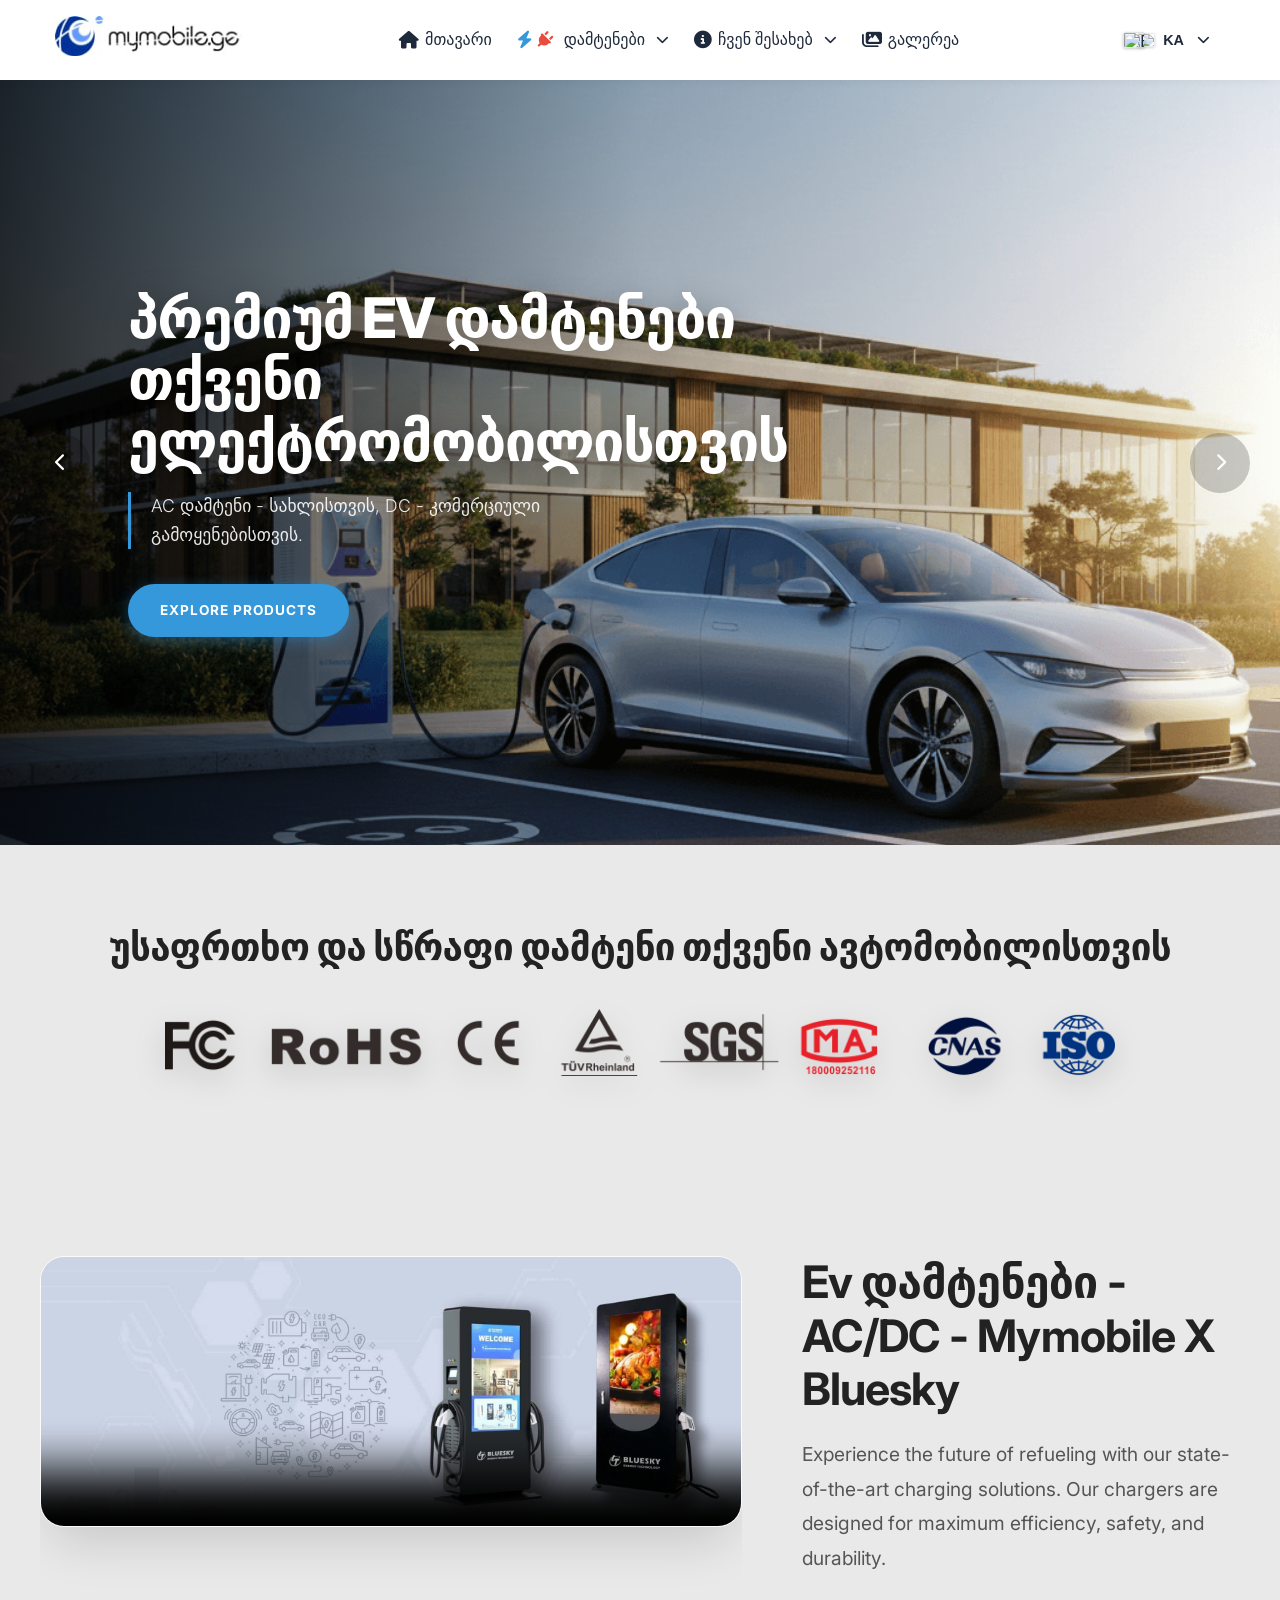
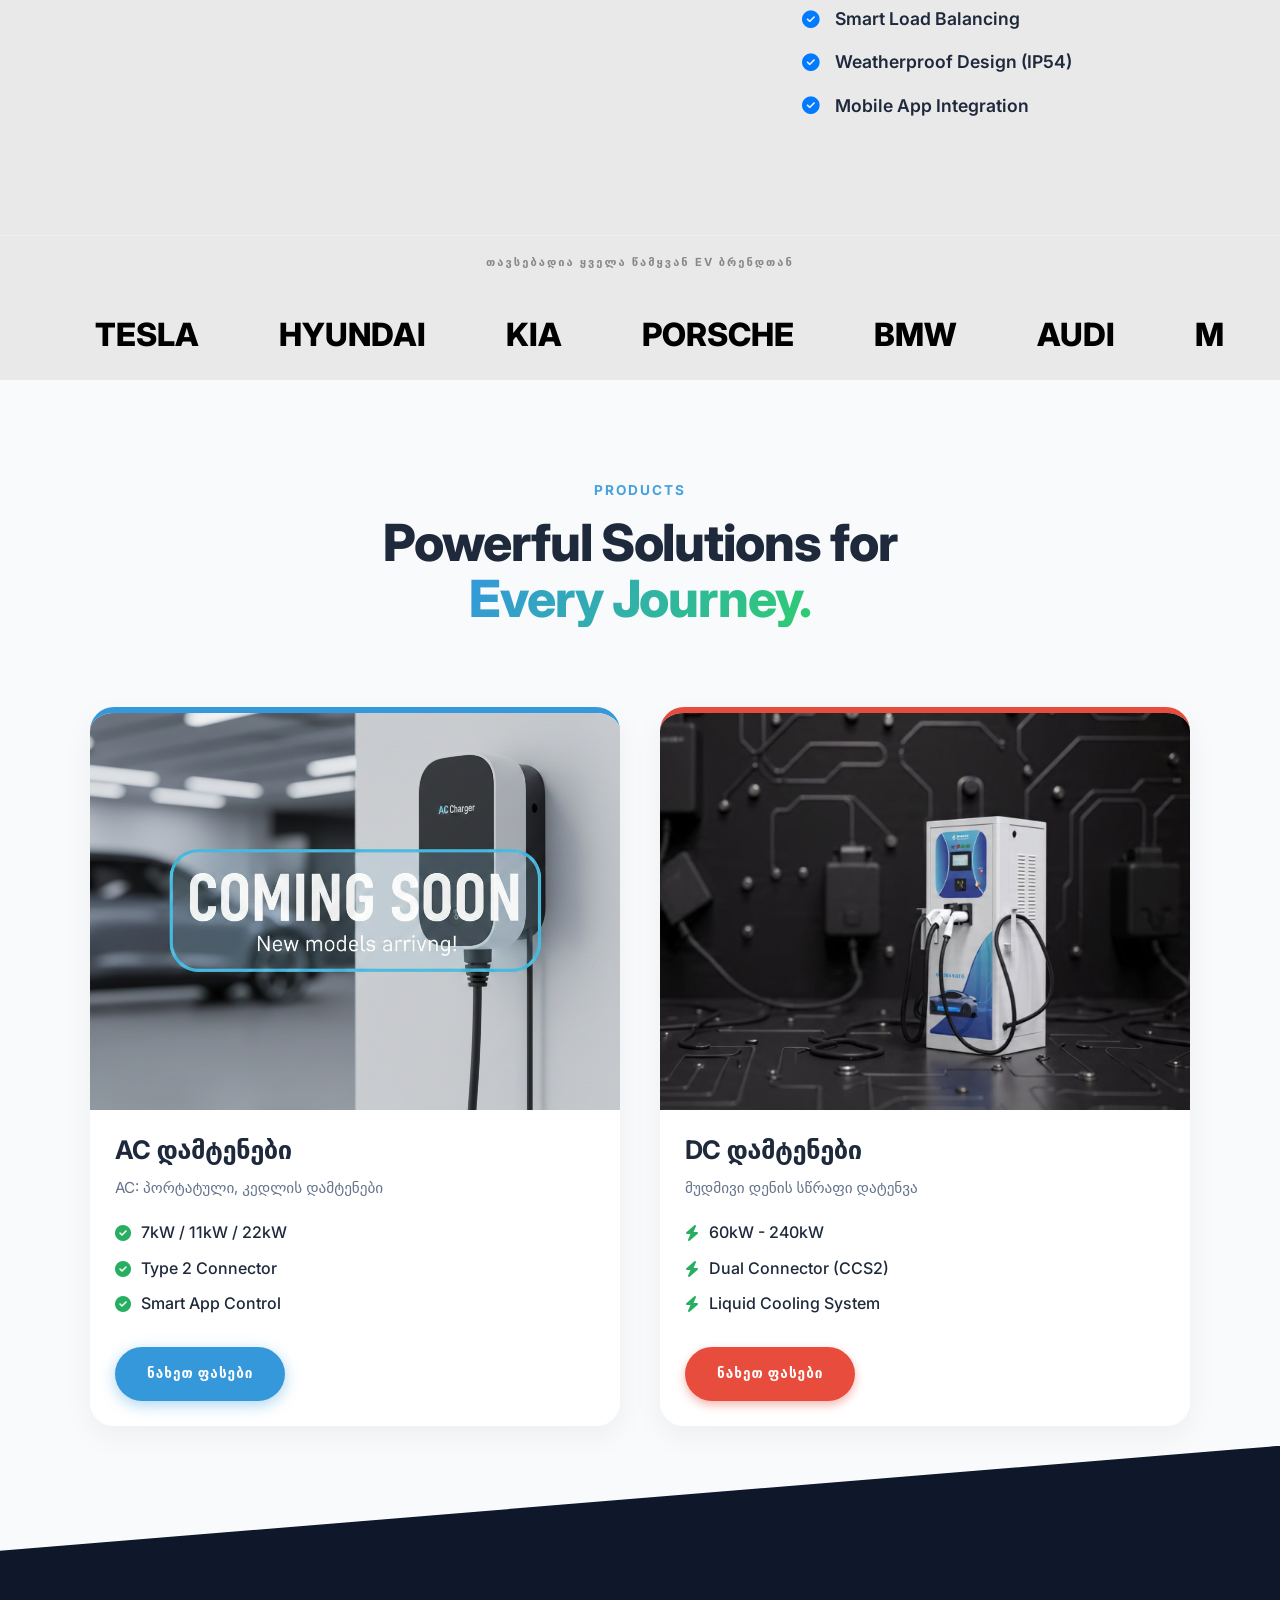
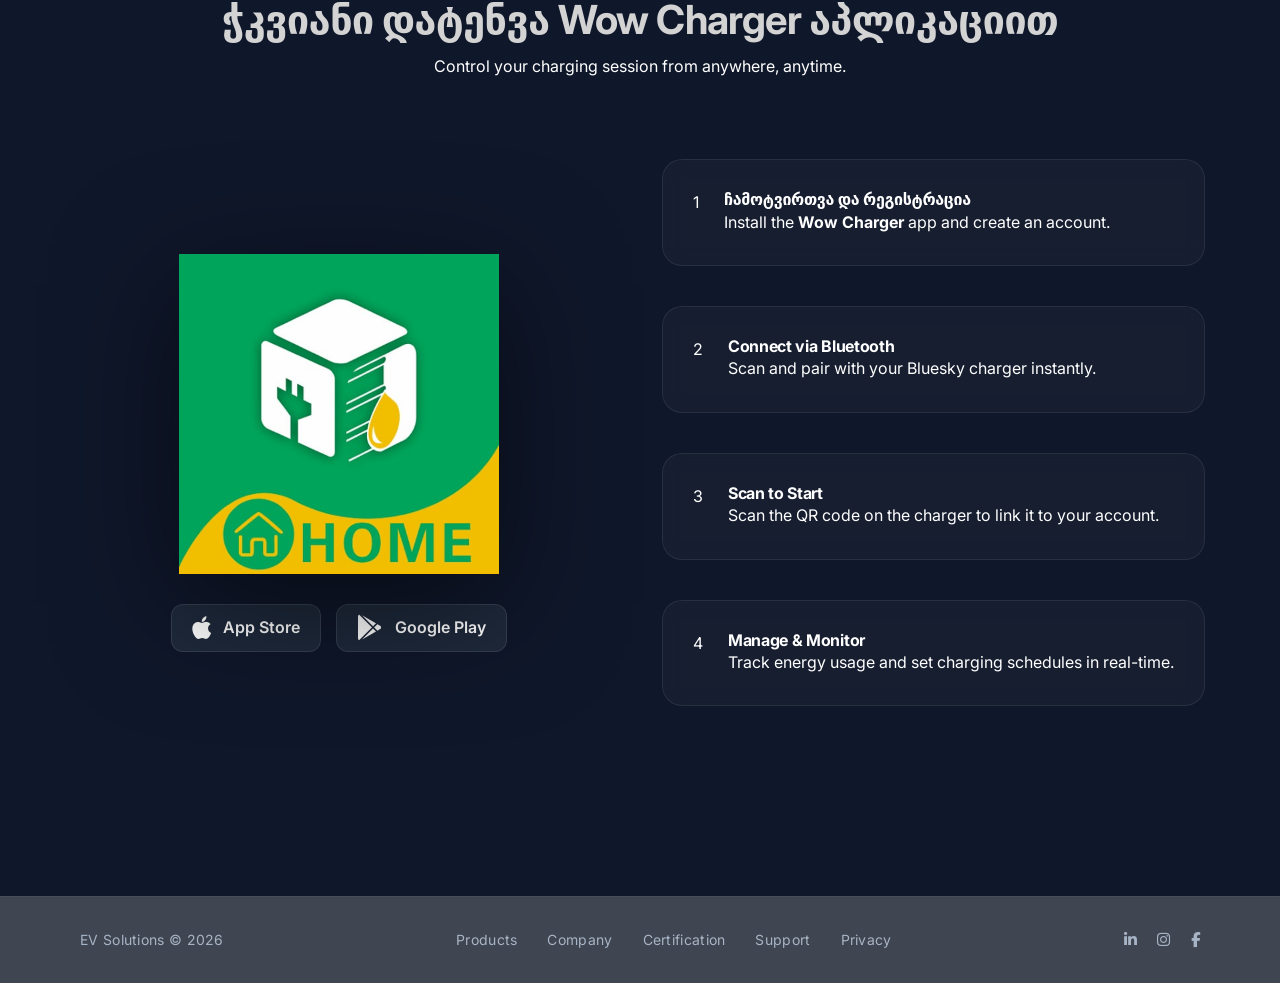
==== index.html @ a7d4d6d0 "myevcar.ge" ====
<!DOCTYPE html>
<html lang="en">

<head>
    <meta charset="UTF-8">
    <meta name="viewport" content="width=device-width, initial-scale=1.0">
    <title data-i18n="pageTitle">AC & DC Chargers | Premium EV Solutions</title>
    <link rel="stylesheet" href="index.css">

    <link rel="preconnect" href="https://fonts.googleapis.com">
    <link rel="preconnect" href="https://fonts.gstatic.com" crossorigin>
    <link href="https://fonts.googleapis.com/css2?family=Inter:wght@400;600;700&display=swap" rel="stylesheet">
    <script src="https://identity.netlify.com/v1/netlify-identity-widget.js"></script>      
    <link rel="stylesheet" href="https://cdnjs.cloudflare.com/ajax/libs/font-awesome/6.4.0/css/all.min.css">

</head>

<body>
    <header class="header">
        <div class="container">
            <div class="logo">
                <a href="index.html">
                    <img src="images/mymobile.png" alt="Logo" class="logo-img" loading="eager" fetchpriority="high">
                </a>
            </div>

            <nav class="navbar" id="mobileNavMenu">
                <ul class="nav-menu">
                    <li class="nav-item">
                        <a href="index.html" class="nav-link">
                            <i class="fas fa-home"></i>
                            <span data-i18n="home">Home</span>
                        </a>
                    </li>

                    <li class="nav-item dropdown">
                        <a href="product.html" class="nav-link dropdown-toggle">
                            <div class="charger-icon">
                                <i class="fas fa-bolt ac-icon-small"></i>
                                <i class="fas fa-plug dc-icon-small"></i>
                            </div>
                            <span data-i18n="chargers">Chargers</span>
                            <i class="fas fa-chevron-down dropdown-icon"></i>
                        </a>
                        <ul class="dropdown-menu">
                            <li>
                                <a href="product.html" class="charger-option">
                                    <div class="charger-type ac-option">
                                        <div class="wave-small"></div>
                                        <span data-i18n="acChargers">AC Chargers</span>
                                    </div>
                                    <small data-i18n="acDesc">AC: portable, wall-mounted</small>
                                </a>
                            </li>
                            <li>
                                <a href="product.html" class="charger-option">
                                    <div class="charger-type dc-option">
                                        <div class="battery-small">
                                            <div class="pos-small"></div>
                                            <div class="neg-small"></div>
                                        </div>
                                        <span data-i18n="dcChargers">DC Chargers</span>
                                    </div>
                                    <small data-i18n="dcDesc">Direct Current Fast Charging</small>
                                </a>
                            </li>
                            <li class="dropdown-divider"></li>
                            <li>
                                <a href="product.html" class="all-products">
                                    <i class="fas fa-bolt-lightning"></i>
                                    <span data-i18n="allProducts">All Charging Products</span>
                                </a>
                            </li>
                        </ul>
                    </li>

                    <li class="nav-item dropdown">
                        <a href="aboutus.html" class="nav-link dropdown-toggle">
                            <i class="fas fa-info-circle"></i>
                            <span data-i18n="about">About Us</span>
                            <i class="fas fa-chevron-down dropdown-icon"></i>
                        </a>
                        <ul class="dropdown-menu">
                            <li>
                                <a href="aboutus.html" class="charger-option">
                                    <i class="fas fa-users"></i>
                                    <span data-i18n="whoWeAre">Who We Are</span>
                                </a>
                            </li>
                            <li>
                                <a href="aboutus.html" class="charger-option">
                                    <i class="fas fa-award"></i>
                                    <span data-i18n="certification">Certification</span>
                                </a>
                            </li>
                            <li class="dropdown-divider"></li>
                            <li>
                                <a href="#" class="all-products" id="openContactModal">
                                    <i class="fas fa-envelope"></i>
                                    <span data-i18n="contact">Contact Us</span>
                                </a>
                            </li>
                        </ul>
                    </li>

                    <li class="nav-item">
                        <a href="#" class="nav-link">
                            <i class="fas fa-images"></i>
                            <span data-i18n="gallery">Gallery</span>
                        </a>
                    </li>

                    <li class="nav-item mobile-lang-switcher-item">
                        <div class="language-switcher mobile-visible">
                            <div class="lang-dropdown">
                                <button class="lang-option" data-lang="en">
                                    <img src="https://flagcdn.com/w20/us.png" class="flag-image option-flag" alt="EN">
                                    <span class="lang-name">English</span>
                                </button>
                                <button class="lang-option" data-lang="ka">
                                    <img src="https://flagcdn.com/w20/ge.png" class="flag-image option-flag" alt="KA">
                                    <span class="lang-name">ქართული</span>
                                </button>
                            </div>
                        </div>
                    </li>
                </ul>
            </nav>

            <div class="header-right-group">
                <div class="language-switcher" id="languageSwitcherDesktop">
                    <button class="lang-btn" id="langToggle">
                        <div class="dual-flags">
                            <img src="https://flagcdn.com/w20/us.png" class="flag-image current-flag" alt="EN">
                            <img src="https://flagcdn.com/w20/ge.png" class="flag-image secondary-flag" alt="KA">
                        </div>
                        <span class="lang-code">EN</span>
                        <i class="fas fa-chevron-down lang-arrow"></i>
                    </button>
                    <div class="lang-dropdown" id="langDropdownDesktop">
                        <button class="lang-option" data-lang="en">
                            <img src="https://flagcdn.com/w20/us.png" class="flag-image option-flag" alt="EN">
                            <span class="lang-name">English</span>
                            <span class="lang-code-option">EN</span>
                        </button>
                        <button class="lang-option" data-lang="ka">
                            <img src="https://flagcdn.com/w20/ge.png" class="flag-image option-flag" alt="KA">
                            <span class="lang-name">ქართული</span>
                            <span class="lang-code-option">KA</span>
                        </button>
                    </div>
                </div>

                <div class="mobile-menu-btn" id="mobileMenuToggle">
                    <i class="fas fa-bars"></i>
                </div>
            </div>
        </div>
    </header>

    <div id="contactModal" class="modal" style="display: none;">
        <div class="modal-content">
            <span id="closeContactModal" class="close-btn">&times;</span>
            <h2 data-i18n="contact">Contact Us</h2>
            <form id="contactForm">
                <input type="text" data-i18n="contactName" placeholder="Name" required>
                <input type="email" data-i18n="contactEmail" placeholder="Email" required>
                <textarea data-i18n="contactMsg" placeholder="How can we help?"></textarea>
                <button type="submit" class="main-button" data-i18n="contactBtn">Send Message</button>
            </form>
        </div>
    </div>
    <main class="main-content-wrapper">
        <div class="slideshow-container full-width-hero">

            <div class="mySlides fade">
                <img src="images/Gemini_Generated_Image_58wnsj58wnsj58wn.png" alt="Fast, Efficient DC Charging Station"
                    style="width:100%">
                <div class="slide-caption-text">
                    <h2 id="db-hero-t1" data-i18n="heroTitle">Premium EV Chargers for Your Electric Vehicle</h2>
                    <p id="db-hero-s1" data-i18n="heroSubtitle">Charger (AC) - home, - office charger, (DC) - commercial
                        charger.</p>
                    <div class="slide-caption-products">
                        <a href="product.html" id="db-hero-btn1" class="cta-button">Explore Products</a>
                    </div>
                </div>
            </div>

            <div class="mySlides fade">
                <img src="images/banner4.jpg" alt="DC Fast Charging System" style="width:100%">
                <div class="slide-caption-text">
                    <h2 id="db-hero-t2" data-i18n="heroTitleTwo">Certified Quality & Reliability</h2>
                    <p id="db-hero-s2" data-i18n="heroSubtitleTwo">Our chargers meet the highest safety and performance
                        standards.</p>
                    <div class="slide-caption-certification">
                        <a href="aboutus.html" id="db-hero-btn2" class="certification-button">Certification</a>
                    </div>
                </div>
            </div>

            <div class="mySlides fade">
                <img src="images/slide2.jpeg" alt="Home AC Wallbox Charger" style="width:100%">
                <div class="slide-caption-text">
                    <h2 id="db-hero-t3" data-i18n="heroTitleThree">Powering the Future of Mobility</h2>
                    <p id="db-hero-s3" data-i18n="heroSubtitleThree">Learn more about our mission, vision, and team of
                        experts.</p>
                    <div class="slide-caption-aboutus">
                        <a href="aboutus.html" id="db-hero-btn3" class="aboutus-button">Who We Are</a>
                    </div>
                </div>
            </div>

            <div class="mySlides fade">
                <img src="images/banner0.jpg" alt="Home AC Wallbox Charger" style="width:100%">
                <div class="slide-caption-text">
                    <h2 id="db-hero-t4" data-i18n="heroTitleFour">See Our Chargers in Action</h2>
                    <p id="db-hero-s4" data-i18n="heroSubtitleFour">Explore our portfolio showing installations and
                        product details.</p>
                    <div class="slide-caption-gallery">
                        <a href="aboutus.html" id="db-hero-btn4" class="gallery-button">Gallery</a>
                    </div>
                </div>
            </div>

            <a class="prev" onclick="plusSlides(-1)"><i class="fas fa-chevron-left"></i></a>
            <a class="next" onclick="plusSlides(1)"><i class="fas fa-chevron-right"></i></a>
        </div>

        <section class="promo-section">
            <h1 id="db-promo-title" data-i18n="promoTitle">Provide a Safe and Fast EV Charger For Your Electric Vehicle
            </h1>
            <img src="images/Certification-mark-2.png" alt="Certification" class="promo-img">
        </section>
        <section class="video-info-section">
            <div class="video-info-flex">
                <div class="video-column">
                    <div class="video-container">
                        <video controls poster="images/banner4.jpg">
                            <source src="images/video3.mp4" type="video/mp4">
                            Your browser does not support the video tag.
                        </video>
                    </div>
                </div>
                <div class="text-column">
                    <h2 id="db-video-title" data-i18n="videoSectionTitle">Ev Chargers - AC/DC - Mymobile X Bluesky</h2>

                    <p id="db-video-text" data-i18n="videoSectionText">
                        Experience the future of refueling with our state-of-the-art charging solutions.
                        Our chargers are designed for maximum efficiency, safety, and durability.
                    </p>

                    <ul class="feature-list">
                        <li><i class="fas fa-check-circle"></i> <span id="db-feat1" data-i18n="feat1">Smart Load
                                Balancing</span></li>
                        <li><i class="fas fa-check-circle"></i> <span id="db-feat2" data-i18n="feat2">Weatherproof
                                Design (IP54)</span></li>
                        <li><i class="fas fa-check-circle"></i> <span id="db-feat3" data-i18n="feat3">Mobile App
                                Integration</span></li>
                    </ul>
                </div>
            </div>
        </section>
        <section class="compatibility-section">
            <div class="container">
                <h3 id="db-compat-title" data-i18n="compatibleWith">Compatible with all major EV brands</h3>
                <div class="logo-slider">
                    <div class="logo-track">
                        <span>TESLA</span> <span>HYUNDAI</span> <span>KIA</span> <span>PORSCHE</span>
                        <span>BMW</span> <span>AUDI</span> <span>MERCEDES</span> <span>TESLA</span>
                        <span>HYUNDAI</span> <span>TOYOTA</span>
                    </div>
                </div>
            </div>
        </section>
        <section id="products" class="products-section container">
            <header class="section-header">
                <span class="eyebrow-text">Products</span>
                <h1 class="product-title" id="db-prod-main-title">Powerful Solutions for <span class="accent-text">Every
                        Journey.</span></h1>
            </header>

            <div class="products-grid">
                <div class="product-card ac-border">
                    <div class="product-badge ac-bg">AC Charger</div>
                    <div class="product-image">
                        <img src="images/coming soon!.png" alt="AC Charger">
                    </div>
                    <div class="product-info">
                        <h3 id="db-prod-ac-name" data-i18n="acChargers">AC დამტენები</h3>
                        <p id="db-prod-ac-desc" data-i18n="acDesc">AC: პორტატული, კედელზე დასამონტაჟებელი</p>
                        <ul class="product-features">
                            <li><i class="fas fa-check-circle"></i> <span id="db-prod-ac-f1">7kW / 11kW / 22kW</span>
                            </li>
                            <li><i class="fas fa-check-circle"></i> <span id="db-prod-ac-f2">Type 2 Connector</span>
                            </li>
                            <li><i class="fas fa-check-circle"></i> <span id="db-prod-ac-f3">Smart App Control</span>
                            </li>
                        </ul>
                        <a href="product.html" id="db-prod-ac-btn" class="cta-button ac-button"
                            data-i18n="viewPricing">Check the prices</a>
                    </div>
                </div>

                <div class="product-card dc-border">
                    <div class="product-badge dc-bg">DC Fast Charger</div>
                    <div class="product-image">
                        <img src="images/dcchargerforproducts.png" alt="DC Charger">
                    </div>
                    <div class="product-info">
                        <h3 id="db-prod-dc-name" data-i18n="dcChargers">DC დამტენები</h3>
                        <p id="db-prod-dc-desc" data-i18n="dcDesc">პირდაპირი დენის სწრაფი დატენვა</p>
                        <ul class="product-features">
                            <li><i class="fas fa-bolt"></i> <span id="db-prod-dc-f1">60kW - 240kW</span></li>
                            <li><i class="fas fa-bolt"></i> <span id="db-prod-dc-f2">Dual Connector (CCS2)</span></li>
                            <li><i class="fas fa-bolt"></i> <span id="db-prod-dc-f3">Liquid Cooling System</span></li>
                        </ul>
                        <a href="product.html" id="db-prod-dc-btn" class="cta-button dc-btn"
                            data-i18n="viewPricing">Check the prices</a>
                    </div>
                </div>
            </div>
        </section>
        <section class="app-instruction-section">
            <div class="container">
                <div class="section-header">
                    <h2 id="db-app-main-title" data-i18n="appTitle">Smart Charging with Wow Charger App</h2>
                    <p id="db-app-subtitle" data-i18n="appSubtitle">Control your charging session from anywhere,
                        anytime.</p>
                </div>
                <div class="app-flex-container">
                    <div class="app-image-column">
                        <img src="images/wowimage.png" alt="Wow Charger App" class="app-mockup">
                        <div class="download-buttons">
                            <a href="https://apps.apple.com/app/wow-charge/id1617208990" class="store-link">
                                <i class="fab fa-apple"></i> App Store
                            </a>
                            <a href="https://play.google.com/store/apps/details?id=com.bluesky.ev.user"
                                class="store-link">
                                <i class="fab fa-google-play"></i> Google Play
                            </a>
                        </div>
                    </div>
                    <div class="app-steps-column">
                        <div class="instruction-step">
                            <span class="step-circle">1</span>
                            <div class="step-text">
                                <h4 id="db-app-s1-title" data-i18n="appStep1Title">Download & Register</h4>
                                <p id="db-app-s1-desc" data-i18n="appStep1Desc">Install the <strong>Wow Charger</strong>
                                    app and create an account.</p>
                            </div>
                        </div>
                        <div class="instruction-step">
                            <span class="step-circle">2</span>
                            <div class="step-text">
                                <h4 id="db-app-s2-title" data-i18n="appStep2Title">Connect via Bluetooth</h4>
                                <p id="db-app-s2-desc" data-i18n="appStep2Desc">Scan and pair with your Bluesky charger
                                    instantly.</p>
                            </div>
                        </div>
                        <div class="instruction-step">
                            <span class="step-circle">3</span>
                            <div class="step-text">
                                <h4 id="db-app-s3-title" data-i18n="appStep3Title">Scan to Start</h4>
                                <p id="db-app-s3-desc" data-i18n="appStep3Desc">Scan the QR code on the charger to link
                                    it to your account.</p>
                            </div>
                        </div>
                        <div class="instruction-step">
                            <span class="step-circle">4</span>
                            <div class="step-text">
                                <h4 id="db-app-s4-title" data-i18n="appStep4Title">Manage & Monitor</h4>
                                <p id="db-app-s4-desc" data-i18n="appStep4Desc">Track energy usage and set charging
                                    schedules in real-time.</p>
                            </div>
                        </div>
                    </div>
                </div>
            </div>
        </section>
    </main>
    <footer class="minimal-footer">
        <div class="footer-container">
            <div class="footer-copy">
                <span id="db-footer-copy">EV Solutions © 2026</span>
            </div>

            <nav class="footer-nav">
                <a href="#" id="db-foot-link-prod">Products</a>
                <a href="#" id="db-foot-link-comp">Company</a>
                <a href="#" id="db-foot-link-cert">Certification</a>
                <a href="#" id="db-foot-link-supp">Support</a>
                <a href="#" id="db-foot-link-priv">Privacy</a>
            </nav>

            <div class="footer-social">
                <a href="#" id="db-social-linkedin"><i class="fab fa-linkedin-in"></i></a>
                <a href="#" id="db-social-instagram"><i class="fab fa-instagram"></i></a>
                <a href="#" id="db-social-facebook"><i class="fab fa-facebook-f"></i></a>
            </div>
        </div>
    </footer>
    <script src="index.js"></script>
</body>

</html>
---- index.css ----
/* ================================================= */
/* RESET & BASE STYLES                              */
/* ================================================= */
:root {
    /* ძირითადი ფერები */
    --primary-blue: #3498db;
    --primary-red: #e74c3c;
    --brand-blue: #3a86ff;
    --brand-navy: #001e62;

    /* ფონი და ტექსტი */
    --bg-light: #f8fafc;
    --slate-bg: #0f172a;
    --slate-dark: #0f172a;
    /* დუბლიკატია, მაგრამ ზოგან ასე გიწერია და იყოს */
    --dark-slate: #1e293b;
    --text-muted: #64748b;
    --text-slate: #94a3b8;
    --text-light: #f1f5f9;
    --white: #ffffff;

    /* ზომები და ეფექტები */
    --header-height: 80px;
    --transition: all 0.3s cubic-bezier(0.4, 0, 0.2, 1);
}

* {
    margin: 0;
    padding: 0;
    box-sizing: border-box;
    /* დაამატე ეს ორი ხაზი */
    overflow-wrap: break-word;
    word-wrap: break-word;
}

html {
    /* Allows smooth scrolling for anchor links */
    scroll-behavior: smooth;
}

body {
    background-color: var(--bg-light);
    color: var(--dark-slate);
    font-family: 'Inter', system-ui, -apple-system, sans-serif;
    -webkit-font-smoothing: antialiased;
    line-height: 1.6;

    /* --- THE FIX --- */
    /* 1. Use 'clip' instead of 'hidden' if supported. 
       It prevents horizontal scroll WITHOUT breaking 'sticky' */
    overflow-x: clip;

    /* 2. Remove 'overflow-y: auto' from body. 
       Let the 'html' handle the natural window scroll. */

}

/* Fallback for older browsers that don't support 'clip' */
@supports not (overflow-x: clip) {
    body {
        overflow-x: hidden;
    }
}

h1,
h2,
h3,
h4 {
    letter-spacing: -0.02em;
    line-height: 1.2;
    font-weight: 700;
}

.container {
    max-width: 1200px;
    margin: 0 auto;
    padding: 0 15px;
    /* შეამცირე 20-დან 15-მდე */
    width: 100%;
    /* დაამატე ეს */
}

/* ================================================= */
/* HEADER & NAVIGATION                              */
/* ================================================= */
.header {
    background-color: white;
    box-shadow: 0 1px 10px rgba(0, 0, 0, 0.05);
    position: sticky;
    top: 0;
    z-index: 1000;
    height: var(--header-height);
    transition: transform 0.3s ease-in-out, background-color 0.3s ease;
    will-change: transform;
}


.header .container {
    display: flex;
    justify-content: space-between;
    align-items: center;
    height: 100%;
}

.header-hidden {
    transform: translateY(-100%);
    /* ჰედერი ავა ზემოთ და დაიმალება */
}

/* Logo */
.logo-img {
    height: 40px;
    transition: var(--transition);
}

.logo a:hover .logo-img {
    transform: scale(1.05);
}

/* Navigation */
.navbar {
    display: flex;
}

.nav-menu {
    display: flex;
    list-style: none;
    /* წერტილების მოშორება მთავარ მენიუში */
    margin: 0;
    padding: 0;
    gap: 5px;
}

.nav-item {
    position: relative;
    list-style: none;
}

.nav-link {
    display: flex;
    align-items: center;
    gap: 6px;
    /* შეამცირე 8-დან 6-მდე */
    padding: 8px 10px;
    /* შეამცირე 10px 15px-დან */
    color: var(--dark-slate);
    text-decoration: none;
    font-weight: 500;
    transition: var(--transition);
    border-radius: 6px;
}

.nav-link:hover {
    background-color: rgba(52, 152, 219, 0.08);
    color: var(--primary-blue);
}

.nav-link i {
    font-size: 1.1rem;
}

.dropdown-icon {
    font-size: 0.8rem !important;
    margin-left: 5px;
    transition: transform 0.3s ease;
}

/* Charger Icons in Nav */
.charger-icon {
    display: inline-flex;
    align-items: center;
    gap: 5px;
    margin-right: 8px;
}

.ac-icon-small {
    color: #3498db;
    font-size: 14px;
}

.dc-icon-small {
    color: #e74c3c;
    font-size: 14px;
    transform: rotate(45deg);
}

/* Dropdown Menu */
.dropdown-menu {
    position: absolute;
    top: 100%;
    left: 0;
    min-width: 220px;
    /* შეამცირე 260-დან */
    max-width: 90vw;
    background: white;
    border-radius: 12px;
    box-shadow: 0 20px 40px rgba(0, 0, 0, 0.12);
    opacity: 0;
    visibility: hidden;
    transform: translateY(10px);
    transition: var(--transition);
    padding: 10px 0;
    list-style: none;
    /* წერტილების მოშორება ჩამოსაშლელ სიაში */
    margin: 0;
}

.dropdown:hover .dropdown-menu {
    opacity: 1;
    visibility: visible;
    transform: translateY(0);
}

.dropdown:hover .dropdown-icon {
    transform: rotate(180deg);
}

.dropdown-menu li {
    list-style: none;
    /* დამატებითი დაზღვევა წერტილების წინააღმდეგ */
    border-bottom: 1px solid #f5f5f5;
    margin: 0;
    padding: 0;
}

.dropdown-menu li:last-child {
    border-bottom: none;
}

/* Charger Options */
.charger-option {
    display: flex;
    flex-direction: column;
    padding: 15px 20px !important;
    text-decoration: none;
    transition: all 0.3s ease;
    color: inherit;
}

.charger-option:hover {
    background-color: #f8f9fa;
}

.charger-type {
    display: flex;
    align-items: center;
    gap: 12px;
    margin-bottom: 5px;
}

.ac-option {
    color: #3498db;
}

.dc-option {
    color: #e74c3c;
}

/* AC/DC Icons */
.wave-small {
    width: 20px;
    height: 12px;
    background:
        radial-gradient(circle at 5px 6px, #3498db 1.5px, transparent 2px),
        radial-gradient(circle at 15px 6px, #3498db 1.5px, transparent 2px);
}

.battery-small {
    width: 20px;
    height: 12px;
    background: white;
    border: 1px solid #e74c3c;
    border-radius: 2px;
    position: relative;
    display: flex;
    align-items: center;
    justify-content: space-around;
}

.battery-small:after {
    content: "";
    position: absolute;
    right: -3px;
    top: 3px;
    width: 1px;
    height: 4px;
    background: #e74c3c;
}

.pos-small,
.neg-small {
    width: 3px;
    height: 3px;
    border-radius: 50%;
    background: #e74c3c;
    background: #2c3e50;
}


.charger-option small {
    color: #7f8c8d;
    font-size: 11px;
    margin-left: 32px;
}

.dropdown-divider {
    height: 1px;
    background: linear-gradient(90deg, transparent, #ddd, transparent);
    margin: 8px 0;
}

.all-products {
    color: #2c3e50 !important;
    font-weight: 500;
    padding: 12px 20px !important;
    display: flex;
    align-items: center;
    gap: 10px;
    text-decoration: none;
}

.all-products i {
    color: #3498db;
}

.all-products:hover {
    background-color: #f8f9fa;
    color: #3498db !important;
}


#languageSwitcherDesktop {
    position: relative;
    display: block;
}

.mobile-lang-switcher-item {
    display: none;
}

.language-switcher {
    position: relative;
}

.lang-btn {
    display: flex;
    align-items: center;
    gap: 8px;
    padding: 8px 15px;
    color: #1e293b;
    text-decoration: none;
    font-weight: 500;
    transition: all 0.3s ease;
    border-radius: 5px;
    white-space: nowrap;
    background-color: transparent;
    border: none;
    cursor: pointer;
    font-size: 1rem;
    white-space: nowrap;
    display: flex;
    flex-shrink: 0;
}

.lang-btn:hover {
    background-color: rgba(52, 152, 219, 0.2);
    color: #3498db;
}

.dual-flags {
    display: flex;
    align-items: center;
    position: relative;
}

.flag-image {
    border-radius: 2px;
    box-shadow: 0 1px 3px rgba(0, 0, 0, 0.2);
    object-fit: cover;
    border: 1px solid rgba(0, 0, 0, 0.1);
}

.current-flag {
    width: 22px;
    height: 16px;
    z-index: 2;
}

.secondary-flag {
    width: 18px;
    height: 14px;
    margin-left: -8px;
    opacity: 0.8;
    z-index: 1;
}

.lang-code {
    font-weight: 600;
    font-size: 0.9rem;
    text-transform: uppercase;
}

.lang-arrow {
    font-size: 0.8rem !important;
    margin-left: 5px;
    transition: transform 0.3s ease;
    color: inherit;
}

.language-switcher.active .lang-arrow {
    transform: rotate(180deg);
}

.lang-dropdown {
    position: absolute;
    top: 100%;
    right: 0;
    min-width: 160px;
    /* შეამცირე 200-დან 160-მდე */
    max-width: 90vw;
    /* დაზღვევა: ეკრანის 90%-ზე მეტი არასდროს იყოს */
    background: white;
    border-radius: 10px;
    box-shadow: 0 15px 35px rgba(0, 0, 0, 0.15);
    opacity: 0;
    visibility: hidden;
    transform: translateY(10px);
    transition: all 0.3s ease;
    z-index: 1000;
    overflow: hidden;
    padding: 10px 0;
    margin-top: 5px;
}

#languageSwitcherDesktop.active .lang-dropdown {
    opacity: 1;
    visibility: visible;
    transform: translateY(0);
}

.lang-option {
    display: flex;
    align-items: center;
    gap: 12px;
    padding: 12px 20px;
    background: none;
    border: none;
    cursor: pointer;
    width: 100%;
    text-align: left;
    transition: all 0.3s ease;
    color: #333;
    text-decoration: none;
}

.lang-option:hover {
    background-color: rgba(52, 152, 219, 0.2);
    color: #3498db;
}



.option-flag {
    width: 20px;
    height: 15px;
    flex-shrink: 0;
}

.lang-name {
    flex: 1;
    font-weight: 500;
    font-size: 0.95rem;
}

/* Mobile Menu Button */
.mobile-menu-btn {
    display: none;
    font-size: 1.5rem;
    color: #1e293b;
    cursor: pointer;
    padding: 10px;
    transition: all 0.3s ease;
    background: none;
    border: none;
}

.mobile-menu-btn.active {
    color: #3498db;
}


/* Universal Button Styling */
.cta-button,
.certification-button,
.aboutus-button,
.gallery-button {
    display: inline-block;
    padding: 16px 32px;
    background-color: var(--primary-blue);
    color: white;
    text-decoration: none;
    border-radius: 50px;
    font-weight: 700;
    text-transform: uppercase;
    letter-spacing: 1px;
    font-size: 0.85rem;
    transition: all 0.3s ease;
    box-shadow: 0 4px 15px rgba(52, 152, 219, 0.4);
    border: none;
    cursor: pointer;
    max-width: 100%;
    /* ღილაკი ეკრანზე დიდი არასდროს იქნება */
    white-space: normal;
    /* ტექსტი გადავა მეორე ხაზზე თუ არ დაეტევა */
    text-align: center;
    word-break: break-word;
}

.cta-button:hover,
.certification-button:hover,
.aboutus-button:hover,
.gallery-button:hover {
    background-color: #2980b9;
    transform: translateY(-3px);
    box-shadow: 0 8px 25px rgba(52, 152, 219, 0.5);

}

/* ================================================= */
/* 5. NAVIGATION ARROWS                              */
/* ================================================= */
.prev,
.next {
    cursor: pointer;
    position: absolute;
    top: 50%;
    transform: translateY(-50%);
    width: 60px;
    height: 60px;
    color: white;
    font-size: 18px;
    display: flex;
    align-items: center;
    justify-content: center;
    z-index: 10;
    transition: var(--transition);
    background-color: rgba(0, 0, 0, 0.2);
    border-radius: 50%;
    text-decoration: none;
}

.prev {
    left: 30px;
}

.next {
    right: 30px;
}

/* ================================================= */
/* HERO SLIDESHOW                                   */
/* ================================================= */
.slideshow-container.full-width-hero {
    margin-top: 0;
    /* Adjusted for seamless look */
    max-width: none;
    width: 100%;
    position: relative;
    overflow: hidden;
}

.mySlides {
    display: none;
    position: relative;
    overflow: hidden;
    height: 85vh;
}

.mySlides.active {
    display: block;
}

.slideshow-container.full-width-hero .mySlides img {
    display: block;
    width: 100%;
    height: 100%;
    object-fit: cover;
}

/* Ken Burns Effect */
.ken-burns {
    width: 100%;
    height: 100%;
    transform: scale(1);
    transition: transform 8s ease-out;
}

.mySlides.active .ken-burns {
    transform: scale(1.1);
}

/* ================================================= */
/* 3. SLIDE CAPTION & TYPOGRAPHY                     */
/* ================================================= */
.slide-caption-text {
    position: absolute;
    top: 0;
    left: 0;
    width: 100%;
    height: 100%;
    display: flex;
    flex-direction: column;
    justify-content: center;
    align-items: flex-start;
    /* Aligns content to the left */
    text-align: left;
    /* Gradient overlay for readability */
    background: linear-gradient(to right, rgba(0, 0, 0, 0.8) 0%, rgba(0, 0, 0, 0.2) 50%, rgba(0, 0, 0, 0) 100%);
    color: white;
    padding: 0 10%;
    opacity: 0;
    transition: opacity 0.8s ease-in-out;
    z-index: 2;
}

.mySlides.active .slide-caption-text {
    opacity: 1;
}

/* Heading Style */
.slide-caption-text h2 {
    font-size: clamp(2rem, 5vw, 3.5rem);
    font-weight: 800;
    line-height: 1.1;
    letter-spacing: -0.03em;
    max-width: 700px;
    margin-bottom: 20px;
    filter: drop-shadow(0 5px 15px rgba(0, 0, 0, 0.3));

    /* Animation: Slide in from left */
    transform: translateX(-50px);
    opacity: 0;
    transition: all 0.7s cubic-bezier(0.2, 1, 0.3, 1) 0.3s;
}

/* Paragraph Style */
.slide-caption-text p {
    font-size: 1.1rem;
    font-weight: 300;
    color: rgba(255, 255, 255, 0.9);
    max-width: 500px;
    line-height: 1.6;
    border-left: 3px solid var(--primary-blue);
    padding-left: 20px;
    margin-bottom: 35px;

    /* Animation: Slide in from left with more delay */
    transform: translateX(-40px);
    opacity: 0;
    transition: all 0.7s cubic-bezier(0.2, 1, 0.3, 1) 0.5s;
}

/* ================================================= */
/* 4. BUTTONS & ANIMATIONS                           */
/* ================================================= */

/* Initial state for all button wrappers in your HTML */
.slide-caption-products,
.slide-caption-certification,
.slide-caption-aboutus,
.slide-caption-gallery {
    opacity: 0;
    transform: translateX(-30px);
    transition: all 0.7s cubic-bezier(0.2, 1, 0.3, 1) 0.7s;
}

/* Trigger Animations when Slide is Active */
.mySlides.active .slide-caption-text h2,
.mySlides.active .slide-caption-text p,
.mySlides.active .slide-caption-products,
.mySlides.active .slide-caption-certification,
.mySlides.active .slide-caption-aboutus,
.mySlides.active .slide-caption-gallery {
    transform: translateX(0);
    opacity: 1;
}

/* Universal Button Styling */
.cta-button,
.certification-button,
.aboutus-button,
.gallery-button {
    display: inline-block;
    padding: 16px 32px;
    background-color: var(--primary-blue);
    color: white;
    text-decoration: none;
    border-radius: 50px;
    font-weight: 700;
    text-transform: uppercase;
    letter-spacing: 1px;
    font-size: 0.85rem;
    transition: all 0.3s ease;
    box-shadow: 0 4px 15px rgba(52, 152, 219, 0.4);
    border: none;
    cursor: pointer;
}

.cta-button:hover,
.certification-button:hover,
.aboutus-button:hover,
.gallery-button:hover {
    background-color: #2980b9;
    transform: translateY(-3px);
    box-shadow: 0 8px 25px rgba(52, 152, 219, 0.5);
}

/* ================================================= */
/* 5. NAVIGATION ARROWS                              */
/* ================================================= */
.prev,
.next {
    cursor: pointer;
    position: absolute;
    top: 50%;
    transform: translateY(-50%);
    width: 60px;
    height: 60px;
    color: white;
    font-size: 18px;
    display: flex;
    align-items: center;
    justify-content: center;
    z-index: 10;
    transition: var(--transition);
    background-color: rgba(0, 0, 0, 0.2);
    border-radius: 50%;
    text-decoration: none;
}

.prev {
    left: 30px;
}

.next {
    right: 30px;
}

.prev:hover,
.next:hover {
    background-color: var(--primary-blue);
    transform: translateY(-50%) scale(1.1);
}

/* ================================================= */
/* VALUE PROPOSITIONS                               */
/* ================================================= */
.value-props-section {
    display: grid;
    grid-template-columns: repeat(auto-fit, minmax(200px, 1fr));
    gap: 30px;
    padding: 60px 20px;
    width: 100%;
    overflow: hidden;
}

.prop-card {
    background: white;
    padding: 30px 20px;
    border-radius: 10px;
    box-shadow: 0 5px 15px rgba(0, 0, 0, 0.05);
    transition: transform 0.3s ease, box-shadow 0.3s ease;
    border-top: 5px solid transparent;
}

.prop-card:hover {
    transform: translateY(-5px);
    box-shadow: 0 10px 20px rgba(0, 0, 0, 0.1);
}

.prop-icon {
    font-size: 2.5rem;
    margin-bottom: 15px;
}

.prop-card h3 {
    font-size: 1.25rem;
    margin-bottom: 10px;
    font-weight: 600;
    color: #1e293b;
}

.prop-card p {
    font-size: 0.95rem;
    color: #7f8c8d;
}

.ac-color {
    color: #3498db;
    border-color: #3498db;
}

.dc-color {
    color: #e74c3c;
    border-color: #e74c3c;
}

.safety-color {
    color: #27ae60;
    border-color: #27ae60;
}

.support-color {
    color: #f39c12;
    border-color: #f39c12;
}

/* ================================================= */
/* PROMO SECTION                                    */
/* ================================================= */
.promo-section {
    background-color: #eae9e9;
    padding: 80px 20px;
    width: 100%;
    display: flex;
    flex-direction: column;
    align-items: center;
    justify-content: center;
    text-align: center;
}

.promo-section h1 {
    color: #222;
    margin-bottom: 40px;
    font-weight: 700;
    line-height: 1.2;
    width: 100%;
    transition: all 0.3s ease;
}

.promo-section h1:not(:lang(ka)) {
    font-size: clamp(1.5rem, 4vw, 2.5rem);
    /* Uses fluid sizing */
    white-space: normal;
    /* CHANGED: Allow wrapping to prevent pushing the page right */
    max-width: 900px;
    margin-left: auto;
    margin-right: auto;
}

.promo-section h1:lang(ka) {
    font-size: clamp(1.5rem, 6vw, 2.3rem);
    /* Dynamically shrinks */
    white-space: normal !important;
    word-wrap: break-word;
    overflow-wrap: break-word;
    max-width: 90%;
    margin: 0 auto 40px auto;
}

.promo-img {
    display: block;
    width: 100%;
    max-width: 950px;
    height: auto;
    filter: drop-shadow(0px 10px 15px rgba(0, 0, 0, 0.15));
    transition: transform 0.3s ease;
}

.promo-img:hover {
    transform: scale(1.01);
}

/* ================================================= */
/* VIDEO INFO SECTION                               */
/* ================================================= */
.video-info-section {
    padding: 100px 0;
    background-color: #eae9e9;
}

.video-info-flex {
    display: flex;
    align-items: stretch;
    gap: 60px;
    max-width: 1400px;
    margin: 0 auto;
    padding: 0 40px;
}

.video-column {
    flex: 1.6;
    display: flex;
}

.text-column {
    flex: 1;
    display: flex;
    flex-direction: column;
    justify-content: center;
}

.video-container {
    width: 100%;
    height: 100%;
    position: relative;
    transition: all 0.5s cubic-bezier(0.4, 0, 0.2, 1);
    border-radius: 20px;
    overflow: hidden;
}

.video-container video {
    width: 100%;
    border-radius: 24px;
    box-shadow: 0 25px 50px -12px rgba(0, 0, 0, 0.15);
    border: 1px solid rgba(255, 255, 255, 0.8);
}

.video-container.is-playing {
    transform: scale(1.05);
    z-index: 10;
}

.text-column h2 {
    font-size: 2.8rem;
    color: #222;
    margin-bottom: 20px;
}

.text-column p {
    font-size: 1.2rem;
    line-height: 1.8;
    color: #555;
    margin-bottom: 30px;
}

.feature-list {
    list-style: none;
    padding: 0;
}

.feature-list li {
    margin-bottom: 15px;
    display: flex;
    align-items: center;
    gap: 15px;
    font-size: 1.1rem;
    font-weight: 600;
}

.feature-list i {
    color: #007bff;
}

/* ================================================= */
/* COMPATIBILITY SLIDER                             */
/* ================================================= */
.compatibility-section {
    padding: 20px 0;
    background-color: #eae9e9;
    border-top: 1px solid #eee;
    text-align: center;
    overflow: hidden;
    /* Clips the animation path */
    width: 100%;
}

.logo-slider {
    overflow: hidden;
    width: 100%;
    max-width: 100vw;
    position: relative;
    contain: paint;
    /* Advanced: limits the browser render area to this box */
}

.compatibility-section h3 {
    font-size: 0.7rem;
    color: #888;
    text-transform: uppercase;
    letter-spacing: 2px;
    margin-bottom: 40px;
}

.logo-slider {
    overflow: hidden;
    width: 100%;
    max-width: 100vw;
    /* Forces it to respect the viewport width */
    position: relative;
    /* This prevents the "invisible" part of the animation from creating a scrollbar */
    contain: paint;
}

.logo-track {
    display: inline-flex;
    /* Changed from inline-block */
    animation: scroll 20s linear infinite;
    will-change: transform;
    /* Helps with zoom performance */
}

.logo-track span {
    font-size: 2rem;
    font-weight: 800;
    color: black;
    margin: 0 40px;
    filter: grayscale(1);
}

@keyframes scroll {
    0% {
        transform: translateX(0);
    }

    100% {
        transform: translateX(-50%);
    }
}

.logo-slider:hover .logo-track {
    animation-play-state: paused;
}

/* ================================================= */
/* APP SECTION                                      */
/* ================================================= */
/* ================================================= */
/* RESTORED APP SECTION (Original Design)            */
/* ================================================= */
.app-instruction-section {
    background-color: #0f172a;
    color: white;
    padding-top: 150px;
    padding-bottom: 150px;
    /* Keeping your original slant */
    clip-path: polygon(0 10%, 100% 0, 100% 100%, 0 100%);
    margin-top: -80px;
    position: relative;
    z-index: 10;
    display: flow-root;
    clear: both;
}

.app-flex-container {
    display: flex;
    align-items: center;
    justify-content: space-between;
    gap: 60px;
    max-width: 1200px;
    margin: 0 auto;
    padding: 0 20px;
}

.app-image-column {
    flex: 1;
    display: flex;
    flex-direction: column;
    /* Fixed: Stack image and buttons */
    justify-content: center;
    align-items: center;
}

.app-mockup {
    width: 100%;
    max-width: 320px;
    filter: drop-shadow(0 30px 60px rgba(0, 0, 0, 0.5));
    margin-bottom: 30px;
    /* Space between phone and buttons */
}

/* Restored Glass-morphism Steps */
.instruction-step {
    display: flex;
    align-items: flex-start;
    gap: 25px;
    margin-bottom: 40px;
    padding: 30px;
    border-radius: 20px;
    background: rgba(255, 255, 255, 0.03);
    border: 1px solid rgba(255, 255, 255, 0.08);
    transition: all 0.3s ease;
    backdrop-filter: blur(10px);
}

.instruction-step:hover {
    background: rgba(255, 255, 255, 0.07);
    transform: translateX(10px);
}

/* ================================================= */
/* NEW FIXED DOWNLOAD BUTTONS (Professional Style)   */
/* ================================================= */
.download-buttons {
    display: flex;
    gap: 15px;
    justify-content: center;
    flex-wrap: wrap;
}

.store-link {
    background: #1e293b;
    color: white !important;
    /* Ensure text is white */
    padding: 10px 20px;
    border-radius: 12px;
    text-decoration: none;
    font-weight: 600;
    border: 1px solid rgba(255, 255, 255, 0.1);
    display: flex;
    align-items: center;
    gap: 12px;
    transition: all 0.3s cubic-bezier(0.175, 0.885, 0.32, 1.275);
    /* Snappy hover */
}

/* Hover effect */
.store-link:hover {
    background: #0f172a;
    transform: translateY(-5px);
    border-color: #3498db;
    box-shadow: 0 10px 20px rgba(0, 0, 0, 0.4);
}

.store-link i {
    font-size: 1.6rem;
}

/* Small label + Big text layout */
.btn-content {
    display: flex;
    flex-direction: column;
    text-align: left;
    line-height: 1.2;
}

.btn-label {
    font-size: 0.65rem;
    text-transform: uppercase;
    color: #94a3b8;
}

.btn-text {
    font-size: 1rem;
    font-weight: 700;
}

/* Responsive fix for mobile */
@media (max-width: 768px) {
    .app-flex-container {
        flex-direction: column;
    }

    .download-buttons {
        width: 100%;
    }
}

/* ================================================= */
/* FOOTER                                            */
/* ================================================= */

/* ================================================= */
/* RESPONSIVE DESIGN                                */
/* ================================================= */

/* Tablet (900px and below) */
@media (max-width: 900px) {


    /* Slideshow */
    .slideshow-container.full-width-hero .mySlides img,
    .mySlides {
        height: 70vh;
    }

    .slide-caption-text h2 {
        font-size: 1.8rem;
        max-width: 80%;
    }

    .slide-caption-text p {
        font-size: 0.95rem;
        max-width: 90%;
    }

    /* Value Props */
    .value-props-section {
        grid-template-columns: repeat(2, 1fr);
        gap: 25px;
    }

    /* Video Info */
    .video-info-flex {
        flex-direction: column;
        text-align: center;
        padding: 0 20px;
    }

    .feature-list li {
        justify-content: center;
    }

    /* App Section */
    .app-flex-container {
        flex-direction: column;
        text-align: center;
    }

    .instruction-step {
        flex-direction: column;
        align-items: center;
        gap: 10px;
        text-align: center;
    }

    /* Promo Section */
    .promo-section h1:not(:lang(ka)) {
        white-space: normal;
        font-size: 2.2rem;
    }
}

/* Mobile (768px and below) */
@media (max-width: 768px) {

    /* Slideshow */
    .slideshow-container.full-width-hero .mySlides img,
    .mySlides {
        height: 60vh;
    }

    .slide-caption-text {
        padding: 0 20px;
    }

    .slide-caption-text h2 {
        font-size: 5.5vw;
        margin-bottom: 5px;
    }

    .slide-caption-text p {
        font-size: 0.85rem;
        margin-bottom: 10px;
    }

    .cta-button {
        padding: 8px 18px;
        font-size: 0.85rem;
    }

    .prev,
    .next {
        top: 55%;
        width: 35px;
        height: 35px;
        line-height: 35px;
        font-size: 16px;
    }

    /* General Sections */
    section {
        padding: 60px 0;
    }

    .app-instruction-section {
        padding: 60px 0;
        margin-top: 60px;
        border-radius: 50px 50px 0 0;
        clip-path: polygon(0 5%, 100% 0, 100% 100%, 0 100%);
    }

    .app-instruction-section::before {
        top: -40px;
        height: 40px;
    }

    .video-info-section {
        padding: 60px 0;
    }

    .promo-section {
        padding: 50px 15px;
    }

    .promo-section h1 {
        font-size: 1.8rem !important;
        margin-bottom: 25px;
        white-space: normal !important;
    }

    .promo-img {
        max-width: 100%;
    }

    .text-column h2 {
        font-size: 2rem;
    }

    .text-column p {
        font-size: 1rem;
    }
}

/* 550px Breakpoint */
@media (max-width: 550px) {

    /* Slideshow */
    .slideshow-container.full-width-hero .mySlides img,
    .mySlides {
        height: 55vh;
    }

    /* Value Props */
    .value-props-section {
        grid-template-columns: 1fr;
        gap: 20px;
        padding: 40px 20px;
    }

    /* Download Buttons */
    .download-buttons {
        flex-direction: column;
        width: 100%;
    }

    .store-link {
        justify-content: center;
    }
}

/* 500px Breakpoint */
/* 500px Breakpoint */
@media (max-width: 500px) {

    /* ტექსტის გამოჩენა და გასწორება */
    .slide-caption-text h2 {
        display: block !important;
        /* გაქრობის მაგივრად ვაჩენთ */
        font-size: 1.5rem !important;
        /* პატარა ეკრანისთვის ოპტიმალური ზომა */
        margin-bottom: 10px;
        text-align: center;
        max-width: 100%;
    }

    .slide-caption-text p {
        display: block !important;
        /* ვაჩენთ */
        font-size: 0.85rem !important;
        margin-bottom: 20px;
        text-align: center;
        border-left: none !important;
        /* ცენტრში ხაზი აღარ გვინდა */
        padding-left: 0 !important;
        max-width: 100%;
    }

    .slide-caption-text {
        justify-content: center;
        align-items: center !important;
        /* ყველაფერი ცენტრში */
        padding: 0 15px;
        /* ვამატებთ მუქ ფონს უკეთესი კითხვადობისთვის */
        background: rgba(0, 0, 0, 0.45) !important;
    }

    .slide-cta {
        margin-top: 10px;
        opacity: 1;
        transform: none;
        display: flex;
        justify-content: center;
        width: 100%;
    }

    .cta-button,
    .certification-button,
    .aboutus-button,
    .gallery-button {
        padding: 10px 20px;
        font-size: 0.85rem;
    }
}

/* 400px Breakpoint */
@media (max-width: 400px) {

    /* Slideshow - ტექსტის გამოჩენა და ლამაზად გასწორება */
    .slideshow-container.full-width-hero .mySlides img,
    .mySlides {
        height: 50vh;
    }

    /* აქ ვაჩენთ ტექსტს, რომელიც ადრე გათიშული იყო */
    .slide-caption-text h2 {
        display: block !important;
        font-size: 1.3rem !important;
        /* ზომა პატარა ეკრანისთვის */
        margin-bottom: 8px;
        text-align: center;
        max-width: 100%;
        opacity: 1 !important;
        transform: none !important;
    }

    .slide-caption-text p {
        display: block !important;
        font-size: 0.8rem !important;
        line-height: 1.3;
        margin-bottom: 15px;
        text-align: center;
        border-left: none !important;
        padding-left: 0 !important;
        max-width: 100%;
        opacity: 1 !important;
        transform: none !important;
    }

    .slide-caption-text {
        display: flex !important;
        flex-direction: column;
        justify-content: center;
        align-items: center !important;
        /* ტექსტი და ღილაკები ცენტრში */
        padding: 0 15px;
        background: rgba(0, 0, 0, 0.4);
        /* მსუბუქი ფონი კითხვადობისთვის */
    }

    /* ღილაკების სტილი */
    .cta-button,
    .certification-button,
    .aboutus-button,
    .gallery-button {
        padding: 6px 14px;
        font-size: 0.75rem;
    }

    /* --- აქედან ქვემოთ შენი ძველი კოდი უცვლელია --- */
    /* Header */
    .header .container {
        padding: 0 10px;
        height: 60px;
    }

    .navbar {
        top: 60px;
    }

    .logo-img {
        height: 25px;
    }

    .mobile-menu-btn {
        font-size: 1.3rem;
    }

    /* App Section */
    .app-flex-container {
        padding: 0 15px;
    }

    .instruction-step {
        padding: 20px;
    }
}

/* ================================================= */
/* PRODUCTS SECTION styles                           */
/* ================================================= */
.products-section {
    padding: 100px 20px;
}

.section-header {
    text-align: center;
    margin-bottom: 60px;
}

.section-header h2 {
    font-size: 2.5rem;
    color: lightgray;
    margin-bottom: 10px;
}

.header-line {
    width: 80px;
    height: 4px;
    background: var(--primary-blue);
    margin: 0 auto;
    border-radius: 2px;
}

.products-grid {
    display: grid;
    grid-template-columns: repeat(auto-fit, minmax(350px, 1fr));
    gap: 40px;
    max-width: 1100px;
    margin: 0 auto;
}

.product-card {
    background: white;
    border-radius: 24px;
    overflow: hidden;
    transition: var(--transition);
    position: relative;
    box-shadow: 0 10px 30px rgba(0, 0, 0, 0.05);
    display: flex;
    flex-direction: column;
}

.product-card:hover {
    transform: translateY(-10px);
    box-shadow: 0 20px 40px rgba(0, 0, 0, 0.1);
}

.ac-border {
    border-top: 6px solid var(--primary-blue);
}

.dc-border {
    border-top: 6px solid var(--primary-red);
}

.product-badge {
    position: absolute;
    top: 20px;
    right: 20px;
    padding: 6px 15px;
    border-radius: 50px;
    font-size: 0.75rem;
    font-weight: 800;
    text-transform: uppercase;
    color: white;
}

.ac-bg {
    background-color: var(--primary-blue);
}

.dc-bg {
    background-color: var(--primary-red);
}

.product-image {
    position: relative;
    width: 100%;
    /* ქმნის კვადრატულ ან მართკუთხა სივრცეს (მაგ: 4:3) */
    aspect-ratio: 4 / 3;
    background: #f8fafc;
    display: flex;
    justify-content: center;
    align-items: center;
    overflow: hidden;
    /* რომ Hover-ის დროს სურათი არ გამოვიდეს გარეთ */
}

.product-image img {
    width: 100%;
    height: 100%;
    /* 'cover' ავსებს მთელ სივრცეს პროპორციების დაცვით */
    /* თუ გინდა მთლიანი სურათი გამოჩნდეს (თეთრი გვერდებით), დატოვე 'contain' */
    object-fit: cover;
    transition: transform 0.6s cubic-bezier(0.4, 0, 0.2, 1);
}

.product-card:hover .product-image img {
    transform: scale(1.1);
}

.product-info {
    padding: 25px;
    /* ოდნავ შევამცირე უფრო სუფთა ვიზუალისთვის */
    text-align: left;
    background: white;
}

.product-info h3 {
    font-size: 1.6rem;
    margin-bottom: 10px;
}

.product-info p {
    color: var(--text-muted);
    font-size: 0.95rem;
    margin-bottom: 20px;
}

.product-features {
    list-style: none;
    margin-bottom: 30px;
}

.product-features li {
    margin-bottom: 10px;
    display: flex;
    align-items: center;
    gap: 10px;
    font-weight: 500;
    color: var(--dark-slate);
}

.product-features i {
    color: #27ae60;
    /* მწვანე სიმბოლოებისთვის */
}

.dc-btn {
    background-color: var(--primary-red);
    box-shadow: 0 4px 10px rgba(231, 76, 60, 0.4);
}

.dc-btn:hover {
    background-color: #c0392b;
}

/* Responsive */
@media (max-width: 768px) {
    .products-grid {
        grid-template-columns: 1fr;
    }
}

.section-header {
    text-align: center;
    margin-bottom: 80px;
    padding: 0 20px;
}

.eyebrow-text {
    display: block;
    font-size: 0.85rem;
    font-weight: 700;
    text-transform: uppercase;
    letter-spacing: 0.15em;
    color: var(--primary-blue);
    margin-bottom: 12px;
    opacity: 0.9;
}

.product-title {
    font-size: clamp(2.2rem, 5vw, 3.2rem);
    /* Fluid typography */
    font-weight: 800;
    color: var(--dark-slate);
    line-height: 1.1;
    margin-bottom: 24px;
    max-width: 800px;
    margin-left: auto;
    margin-right: auto;
}

.accent-text {
    background: linear-gradient(120deg, var(--primary-blue), #2ecc71);
    -webkit-background-clip: text;
    -webkit-text-fill-color: transparent;
    display: inline-block;
}



/* Responsive adjustments */
@media (max-width: 768px) {
    .section-header {
        margin-bottom: 40px;
    }

    .product-title {
        font-size: 1.8rem;
    }
}

.minimal-footer {
    background-color: #111827;
    /* Deep Slate/Charcoal - NOT pure black */
    padding: 30px 0;
    width: 100%;
    font-family: 'Inter', sans-serif;
    border-top: 1px solid rgba(255, 255, 255, 0.05);
    transition: opacity 0.3s ease-in-out;
    opacity: 0.8;
    /* Default state */
}

.footer-container {
    max-width: 1200px;
    margin: 0 auto;
    display: flex;
    justify-content: space-between;
    /* Pushes items to edges */
    align-items: center;
    padding: 0 40px;
}

/* Base style for all text and links */
.footer-copy span,
.footer-nav a,
.footer-social a {
    color: #94a3b8;
    /* Muted steel blue/gray */
    font-size: 14px;
    text-decoration: none;
    transition: all 0.3s ease;
    letter-spacing: 0.3px;
    font-weight: 400;
}

/* Horizontal Nav specific spacing */
.footer-nav {
    display: flex;
    gap: 30px;
}

/* Hover Effect - Changes to a clean off-white */
.footer-nav a:hover,
.footer-social a:hover {
    color: #f8fafc;
}

/* Social Icon spacing */
.footer-social {
    display: flex;
    gap: 20px;
}

.footer-social i {
    font-size: 15px;
}

/* --- Responsive Layout for Mobile --- */
@media (max-width: 768px) {
    .footer-container {
        flex-direction: column;
        /* Stack vertically on small screens */
        gap: 20px;
        text-align: center;
        padding: 40px 20px;
    }

    .footer-nav {
        flex-wrap: wrap;
        justify-content: center;
        gap: 15px 20px;
    }
}

@keyframes scroll {
    from {
        transform: translateX(0);
    }

    to {
        transform: translateX(calc(-100% / 2));
    }

    /* Assumes content is duplicated once */
}


.lang-option-btn.active {
    background-color: var(--primary-blue);
    color: white;
    border-color: var(--primary-blue);
}


@media (max-width: 900px) {

    /* Hide Desktop Switcher */
    #languageSwitcherDesktop {
        display: none;
    }

    .mobile-lang-switcher-item {
        display: block;
        padding: 15px 0;
        border-top: 2px solid #f1f5f9;
        margin-top: 10px;
    }

    .mobile-menu-btn {
        display: block;
        z-index: 1001;
    }

    /* Modern Slide-Down Menu */
    .navbar {
        position: fixed;
        /* მყარად დგას ეკრანზე */
        top: var(--header-height);
        left: 0;
        width: 100%;
        background-color: white;
        box-shadow: 0 15px 30px rgba(0, 0, 0, 0.1);
        transform: translateY(-110%);
        transition: transform 0.4s cubic-bezier(0.4, 0, 0.2, 1), opacity 0.3s ease;
        opacity: 0;
        visibility: hidden;
        padding-bottom: 40px;
        z-index: 999;
        display: block;
        max-height: calc(100vh - var(--header-height));
        overflow-y: auto;
        /* შიდა სქროლვა თუ ბევრი ლინკია */
    }

    .navbar.active {
        transform: translateY(0);
        opacity: 1;
        visibility: visible;
    }

    /* Menu Item Adjustments */
    .nav-menu {
        flex-direction: column;
        padding: 0 20px;
        gap: 0;
    }

    .nav-item {
        width: 100%;
        border-bottom: 1px solid #f1f5f9;
    }

    .nav-link {
        padding: 18px 0;
        font-size: 1.05rem;
        justify-content: flex-start;
    }

    /* Mobile Language Switcher Styling */
    .language-switcher.mobile-visible .lang-dropdown {
        position: static;
        opacity: 1;
        visibility: visible;
        transform: none;
        box-shadow: none;
        display: flex;
        gap: 10px;
        padding: 10px 0;
        background: transparent;
    }

    .language-switcher.mobile-visible .lang-option {
        flex: 1;
        justify-content: center;
        border: 1px solid #e2e8f0;
        border-radius: 8px;
        padding: 12px;
        background: #f8fafc;
    }

    .language-switcher.mobile-visible .lang-option.active {
        border-color: var(--primary-blue);
        background: rgba(52, 152, 219, 0.05);
    }

    /* Submenu (Dropdown) on Mobile */
    .dropdown-menu {
        position: static;
        display: none;
        /* Toggle this via JS */
        opacity: 1;
        visibility: visible;
        transform: none;
        box-shadow: none;
        padding-left: 20px;
        background: #fdfdfd;
    }

    .nav-item.open .dropdown-menu {
        display: block;
    }
}
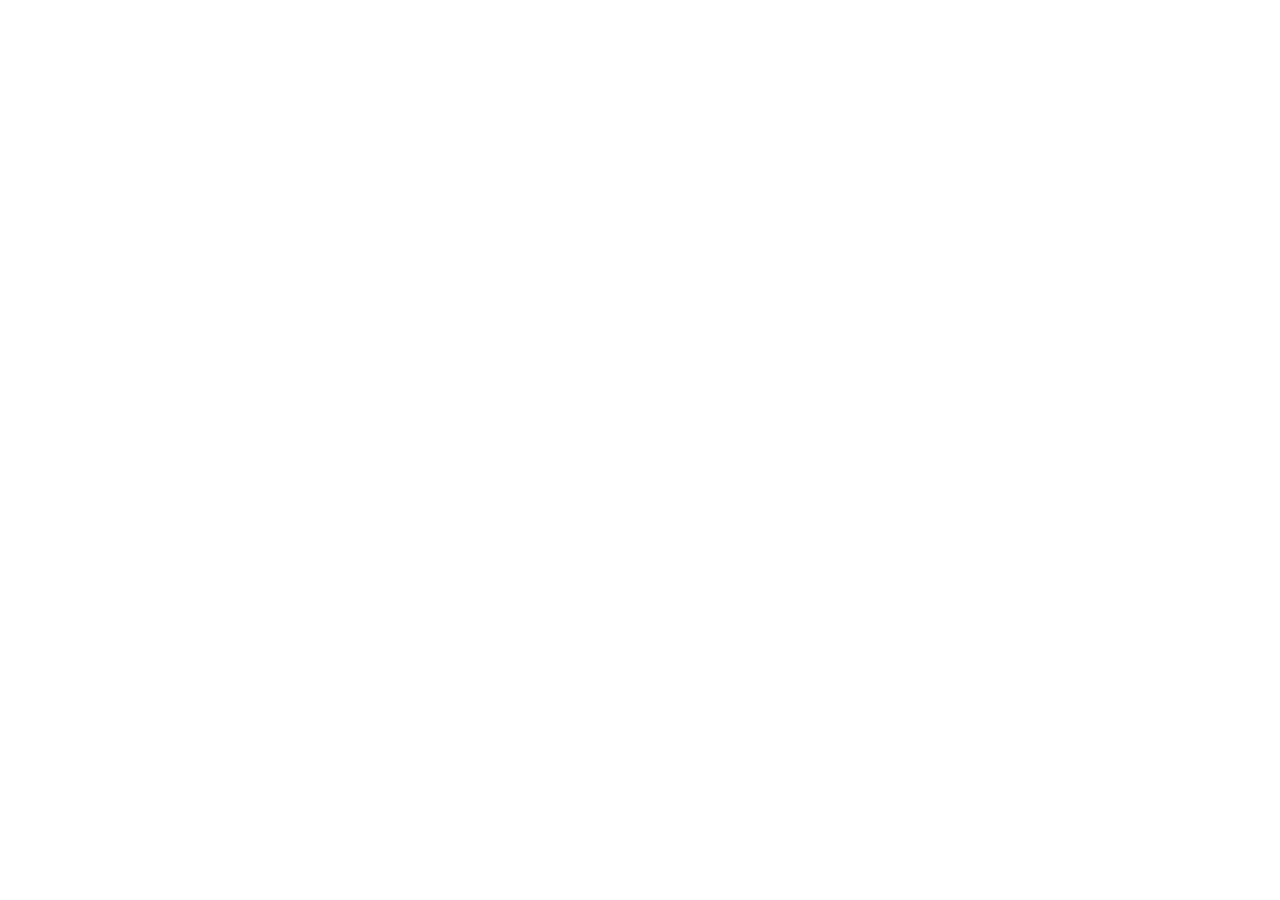
==== commit d7129fb3: "changes2" ====
--- a/index.html
+++ b/index.html
@@ -1,405 +1,12 @@
 <!DOCTYPE html>
-<html lang="en">
-
+<html>
 <head>
-    <meta charset="UTF-8">
-    <meta name="viewport" content="width=device-width, initial-scale=1.0">
-    <title data-i18n="pageTitle">AC & DC Chargers | Premium EV Solutions</title>
-    <link rel="stylesheet" href="index.css">
-
-    <link rel="preconnect" href="https://fonts.googleapis.com">
-    <link rel="preconnect" href="https://fonts.gstatic.com" crossorigin>
-    <link href="https://fonts.googleapis.com/css2?family=Inter:wght@400;600;700&display=swap" rel="stylesheet">
-    <script src="https://identity.netlify.com/v1/netlify-identity-widget.js"></script>      
-    <link rel="stylesheet" href="https://cdnjs.cloudflare.com/ajax/libs/font-awesome/6.4.0/css/all.min.css">
-
+  <meta charset="utf-8" />
+  <meta name="viewport" content="width=device-width, initial-scale=1.0" />
+  <title>Content Manager</title>
+  <script src="https://identity.netlify.com/v1/netlify-identity-widget.js"></script>
 </head>
-
 <body>
-    <header class="header">
-        <div class="container">
-            <div class="logo">
-                <a href="index.html">
-                    <img src="images/mymobile.png" alt="Logo" class="logo-img" loading="eager" fetchpriority="high">
-                </a>
-            </div>
-
-            <nav class="navbar" id="mobileNavMenu">
-                <ul class="nav-menu">
-                    <li class="nav-item">
-                        <a href="index.html" class="nav-link">
-                            <i class="fas fa-home"></i>
-                            <span data-i18n="home">Home</span>
-                        </a>
-                    </li>
-
-                    <li class="nav-item dropdown">
-                        <a href="product.html" class="nav-link dropdown-toggle">
-                            <div class="charger-icon">
-                                <i class="fas fa-bolt ac-icon-small"></i>
-                                <i class="fas fa-plug dc-icon-small"></i>
-                            </div>
-                            <span data-i18n="chargers">Chargers</span>
-                            <i class="fas fa-chevron-down dropdown-icon"></i>
-                        </a>
-                        <ul class="dropdown-menu">
-                            <li>
-                                <a href="product.html" class="charger-option">
-                                    <div class="charger-type ac-option">
-                                        <div class="wave-small"></div>
-                                        <span data-i18n="acChargers">AC Chargers</span>
-                                    </div>
-                                    <small data-i18n="acDesc">AC: portable, wall-mounted</small>
-                                </a>
-                            </li>
-                            <li>
-                                <a href="product.html" class="charger-option">
-                                    <div class="charger-type dc-option">
-                                        <div class="battery-small">
-                                            <div class="pos-small"></div>
-                                            <div class="neg-small"></div>
-                                        </div>
-                                        <span data-i18n="dcChargers">DC Chargers</span>
-                                    </div>
-                                    <small data-i18n="dcDesc">Direct Current Fast Charging</small>
-                                </a>
-                            </li>
-                            <li class="dropdown-divider"></li>
-                            <li>
-                                <a href="product.html" class="all-products">
-                                    <i class="fas fa-bolt-lightning"></i>
-                                    <span data-i18n="allProducts">All Charging Products</span>
-                                </a>
-                            </li>
-                        </ul>
-                    </li>
-
-                    <li class="nav-item dropdown">
-                        <a href="aboutus.html" class="nav-link dropdown-toggle">
-                            <i class="fas fa-info-circle"></i>
-                            <span data-i18n="about">About Us</span>
-                            <i class="fas fa-chevron-down dropdown-icon"></i>
-                        </a>
-                        <ul class="dropdown-menu">
-                            <li>
-                                <a href="aboutus.html" class="charger-option">
-                                    <i class="fas fa-users"></i>
-                                    <span data-i18n="whoWeAre">Who We Are</span>
-                                </a>
-                            </li>
-                            <li>
-                                <a href="aboutus.html" class="charger-option">
-                                    <i class="fas fa-award"></i>
-                                    <span data-i18n="certification">Certification</span>
-                                </a>
-                            </li>
-                            <li class="dropdown-divider"></li>
-                            <li>
-                                <a href="#" class="all-products" id="openContactModal">
-                                    <i class="fas fa-envelope"></i>
-                                    <span data-i18n="contact">Contact Us</span>
-                                </a>
-                            </li>
-                        </ul>
-                    </li>
-
-                    <li class="nav-item">
-                        <a href="#" class="nav-link">
-                            <i class="fas fa-images"></i>
-                            <span data-i18n="gallery">Gallery</span>
-                        </a>
-                    </li>
-
-                    <li class="nav-item mobile-lang-switcher-item">
-                        <div class="language-switcher mobile-visible">
-                            <div class="lang-dropdown">
-                                <button class="lang-option" data-lang="en">
-                                    <img src="https://flagcdn.com/w20/us.png" class="flag-image option-flag" alt="EN">
-                                    <span class="lang-name">English</span>
-                                </button>
-                                <button class="lang-option" data-lang="ka">
-                                    <img src="https://flagcdn.com/w20/ge.png" class="flag-image option-flag" alt="KA">
-                                    <span class="lang-name">ქართული</span>
-                                </button>
-                            </div>
-                        </div>
-                    </li>
-                </ul>
-            </nav>
-
-            <div class="header-right-group">
-                <div class="language-switcher" id="languageSwitcherDesktop">
-                    <button class="lang-btn" id="langToggle">
-                        <div class="dual-flags">
-                            <img src="https://flagcdn.com/w20/us.png" class="flag-image current-flag" alt="EN">
-                            <img src="https://flagcdn.com/w20/ge.png" class="flag-image secondary-flag" alt="KA">
-                        </div>
-                        <span class="lang-code">EN</span>
-                        <i class="fas fa-chevron-down lang-arrow"></i>
-                    </button>
-                    <div class="lang-dropdown" id="langDropdownDesktop">
-                        <button class="lang-option" data-lang="en">
-                            <img src="https://flagcdn.com/w20/us.png" class="flag-image option-flag" alt="EN">
-                            <span class="lang-name">English</span>
-                            <span class="lang-code-option">EN</span>
-                        </button>
-                        <button class="lang-option" data-lang="ka">
-                            <img src="https://flagcdn.com/w20/ge.png" class="flag-image option-flag" alt="KA">
-                            <span class="lang-name">ქართული</span>
-                            <span class="lang-code-option">KA</span>
-                        </button>
-                    </div>
-                </div>
-
-                <div class="mobile-menu-btn" id="mobileMenuToggle">
-                    <i class="fas fa-bars"></i>
-                </div>
-            </div>
-        </div>
-    </header>
-
-    <div id="contactModal" class="modal" style="display: none;">
-        <div class="modal-content">
-            <span id="closeContactModal" class="close-btn">&times;</span>
-            <h2 data-i18n="contact">Contact Us</h2>
-            <form id="contactForm">
-                <input type="text" data-i18n="contactName" placeholder="Name" required>
-                <input type="email" data-i18n="contactEmail" placeholder="Email" required>
-                <textarea data-i18n="contactMsg" placeholder="How can we help?"></textarea>
-                <button type="submit" class="main-button" data-i18n="contactBtn">Send Message</button>
-            </form>
-        </div>
-    </div>
-    <main class="main-content-wrapper">
-        <div class="slideshow-container full-width-hero">
-
-            <div class="mySlides fade">
-                <img src="images/Gemini_Generated_Image_58wnsj58wnsj58wn.png" alt="Fast, Efficient DC Charging Station"
-                    style="width:100%">
-                <div class="slide-caption-text">
-                    <h2 id="db-hero-t1" data-i18n="heroTitle">Premium EV Chargers for Your Electric Vehicle</h2>
-                    <p id="db-hero-s1" data-i18n="heroSubtitle">Charger (AC) - home, - office charger, (DC) - commercial
-                        charger.</p>
-                    <div class="slide-caption-products">
-                        <a href="product.html" id="db-hero-btn1" class="cta-button">Explore Products</a>
-                    </div>
-                </div>
-            </div>
-
-            <div class="mySlides fade">
-                <img src="images/banner4.jpg" alt="DC Fast Charging System" style="width:100%">
-                <div class="slide-caption-text">
-                    <h2 id="db-hero-t2" data-i18n="heroTitleTwo">Certified Quality & Reliability</h2>
-                    <p id="db-hero-s2" data-i18n="heroSubtitleTwo">Our chargers meet the highest safety and performance
-                        standards.</p>
-                    <div class="slide-caption-certification">
-                        <a href="aboutus.html" id="db-hero-btn2" class="certification-button">Certification</a>
-                    </div>
-                </div>
-            </div>
-
-            <div class="mySlides fade">
-                <img src="images/slide2.jpeg" alt="Home AC Wallbox Charger" style="width:100%">
-                <div class="slide-caption-text">
-                    <h2 id="db-hero-t3" data-i18n="heroTitleThree">Powering the Future of Mobility</h2>
-                    <p id="db-hero-s3" data-i18n="heroSubtitleThree">Learn more about our mission, vision, and team of
-                        experts.</p>
-                    <div class="slide-caption-aboutus">
-                        <a href="aboutus.html" id="db-hero-btn3" class="aboutus-button">Who We Are</a>
-                    </div>
-                </div>
-            </div>
-
-            <div class="mySlides fade">
-                <img src="images/banner0.jpg" alt="Home AC Wallbox Charger" style="width:100%">
-                <div class="slide-caption-text">
-                    <h2 id="db-hero-t4" data-i18n="heroTitleFour">See Our Chargers in Action</h2>
-                    <p id="db-hero-s4" data-i18n="heroSubtitleFour">Explore our portfolio showing installations and
-                        product details.</p>
-                    <div class="slide-caption-gallery">
-                        <a href="aboutus.html" id="db-hero-btn4" class="gallery-button">Gallery</a>
-                    </div>
-                </div>
-            </div>
-
-            <a class="prev" onclick="plusSlides(-1)"><i class="fas fa-chevron-left"></i></a>
-            <a class="next" onclick="plusSlides(1)"><i class="fas fa-chevron-right"></i></a>
-        </div>
-
-        <section class="promo-section">
-            <h1 id="db-promo-title" data-i18n="promoTitle">Provide a Safe and Fast EV Charger For Your Electric Vehicle
-            </h1>
-            <img src="images/Certification-mark-2.png" alt="Certification" class="promo-img">
-        </section>
-        <section class="video-info-section">
-            <div class="video-info-flex">
-                <div class="video-column">
-                    <div class="video-container">
-                        <video controls poster="images/banner4.jpg">
-                            <source src="images/video3.mp4" type="video/mp4">
-                            Your browser does not support the video tag.
-                        </video>
-                    </div>
-                </div>
-                <div class="text-column">
-                    <h2 id="db-video-title" data-i18n="videoSectionTitle">Ev Chargers - AC/DC - Mymobile X Bluesky</h2>
-
-                    <p id="db-video-text" data-i18n="videoSectionText">
-                        Experience the future of refueling with our state-of-the-art charging solutions.
-                        Our chargers are designed for maximum efficiency, safety, and durability.
-                    </p>
-
-                    <ul class="feature-list">
-                        <li><i class="fas fa-check-circle"></i> <span id="db-feat1" data-i18n="feat1">Smart Load
-                                Balancing</span></li>
-                        <li><i class="fas fa-check-circle"></i> <span id="db-feat2" data-i18n="feat2">Weatherproof
-                                Design (IP54)</span></li>
-                        <li><i class="fas fa-check-circle"></i> <span id="db-feat3" data-i18n="feat3">Mobile App
-                                Integration</span></li>
-                    </ul>
-                </div>
-            </div>
-        </section>
-        <section class="compatibility-section">
-            <div class="container">
-                <h3 id="db-compat-title" data-i18n="compatibleWith">Compatible with all major EV brands</h3>
-                <div class="logo-slider">
-                    <div class="logo-track">
-                        <span>TESLA</span> <span>HYUNDAI</span> <span>KIA</span> <span>PORSCHE</span>
-                        <span>BMW</span> <span>AUDI</span> <span>MERCEDES</span> <span>TESLA</span>
-                        <span>HYUNDAI</span> <span>TOYOTA</span>
-                    </div>
-                </div>
-            </div>
-        </section>
-        <section id="products" class="products-section container">
-            <header class="section-header">
-                <span class="eyebrow-text">Products</span>
-                <h1 class="product-title" id="db-prod-main-title">Powerful Solutions for <span class="accent-text">Every
-                        Journey.</span></h1>
-            </header>
-
-            <div class="products-grid">
-                <div class="product-card ac-border">
-                    <div class="product-badge ac-bg">AC Charger</div>
-                    <div class="product-image">
-                        <img src="images/coming soon!.png" alt="AC Charger">
-                    </div>
-                    <div class="product-info">
-                        <h3 id="db-prod-ac-name" data-i18n="acChargers">AC დამტენები</h3>
-                        <p id="db-prod-ac-desc" data-i18n="acDesc">AC: პორტატული, კედელზე დასამონტაჟებელი</p>
-                        <ul class="product-features">
-                            <li><i class="fas fa-check-circle"></i> <span id="db-prod-ac-f1">7kW / 11kW / 22kW</span>
-                            </li>
-                            <li><i class="fas fa-check-circle"></i> <span id="db-prod-ac-f2">Type 2 Connector</span>
-                            </li>
-                            <li><i class="fas fa-check-circle"></i> <span id="db-prod-ac-f3">Smart App Control</span>
-                            </li>
-                        </ul>
-                        <a href="product.html" id="db-prod-ac-btn" class="cta-button ac-button"
-                            data-i18n="viewPricing">Check the prices</a>
-                    </div>
-                </div>
-
-                <div class="product-card dc-border">
-                    <div class="product-badge dc-bg">DC Fast Charger</div>
-                    <div class="product-image">
-                        <img src="images/dcchargerforproducts.png" alt="DC Charger">
-                    </div>
-                    <div class="product-info">
-                        <h3 id="db-prod-dc-name" data-i18n="dcChargers">DC დამტენები</h3>
-                        <p id="db-prod-dc-desc" data-i18n="dcDesc">პირდაპირი დენის სწრაფი დატენვა</p>
-                        <ul class="product-features">
-                            <li><i class="fas fa-bolt"></i> <span id="db-prod-dc-f1">60kW - 240kW</span></li>
-                            <li><i class="fas fa-bolt"></i> <span id="db-prod-dc-f2">Dual Connector (CCS2)</span></li>
-                            <li><i class="fas fa-bolt"></i> <span id="db-prod-dc-f3">Liquid Cooling System</span></li>
-                        </ul>
-                        <a href="product.html" id="db-prod-dc-btn" class="cta-button dc-btn"
-                            data-i18n="viewPricing">Check the prices</a>
-                    </div>
-                </div>
-            </div>
-        </section>
-        <section class="app-instruction-section">
-            <div class="container">
-                <div class="section-header">
-                    <h2 id="db-app-main-title" data-i18n="appTitle">Smart Charging with Wow Charger App</h2>
-                    <p id="db-app-subtitle" data-i18n="appSubtitle">Control your charging session from anywhere,
-                        anytime.</p>
-                </div>
-                <div class="app-flex-container">
-                    <div class="app-image-column">
-                        <img src="images/wowimage.png" alt="Wow Charger App" class="app-mockup">
-                        <div class="download-buttons">
-                            <a href="https://apps.apple.com/app/wow-charge/id1617208990" class="store-link">
-                                <i class="fab fa-apple"></i> App Store
-                            </a>
-                            <a href="https://play.google.com/store/apps/details?id=com.bluesky.ev.user"
-                                class="store-link">
-                                <i class="fab fa-google-play"></i> Google Play
-                            </a>
-                        </div>
-                    </div>
-                    <div class="app-steps-column">
-                        <div class="instruction-step">
-                            <span class="step-circle">1</span>
-                            <div class="step-text">
-                                <h4 id="db-app-s1-title" data-i18n="appStep1Title">Download & Register</h4>
-                                <p id="db-app-s1-desc" data-i18n="appStep1Desc">Install the <strong>Wow Charger</strong>
-                                    app and create an account.</p>
-                            </div>
-                        </div>
-                        <div class="instruction-step">
-                            <span class="step-circle">2</span>
-                            <div class="step-text">
-                                <h4 id="db-app-s2-title" data-i18n="appStep2Title">Connect via Bluetooth</h4>
-                                <p id="db-app-s2-desc" data-i18n="appStep2Desc">Scan and pair with your Bluesky charger
-                                    instantly.</p>
-                            </div>
-                        </div>
-                        <div class="instruction-step">
-                            <span class="step-circle">3</span>
-                            <div class="step-text">
-                                <h4 id="db-app-s3-title" data-i18n="appStep3Title">Scan to Start</h4>
-                                <p id="db-app-s3-desc" data-i18n="appStep3Desc">Scan the QR code on the charger to link
-                                    it to your account.</p>
-                            </div>
-                        </div>
-                        <div class="instruction-step">
-                            <span class="step-circle">4</span>
-                            <div class="step-text">
-                                <h4 id="db-app-s4-title" data-i18n="appStep4Title">Manage & Monitor</h4>
-                                <p id="db-app-s4-desc" data-i18n="appStep4Desc">Track energy usage and set charging
-                                    schedules in real-time.</p>
-                            </div>
-                        </div>
-                    </div>
-                </div>
-            </div>
-        </section>
-    </main>
-    <footer class="minimal-footer">
-        <div class="footer-container">
-            <div class="footer-copy">
-                <span id="db-footer-copy">EV Solutions © 2026</span>
-            </div>
-
-            <nav class="footer-nav">
-                <a href="#" id="db-foot-link-prod">Products</a>
-                <a href="#" id="db-foot-link-comp">Company</a>
-                <a href="#" id="db-foot-link-cert">Certification</a>
-                <a href="#" id="db-foot-link-supp">Support</a>
-                <a href="#" id="db-foot-link-priv">Privacy</a>
-            </nav>
-
-            <div class="footer-social">
-                <a href="#" id="db-social-linkedin"><i class="fab fa-linkedin-in"></i></a>
-                <a href="#" id="db-social-instagram"><i class="fab fa-instagram"></i></a>
-                <a href="#" id="db-social-facebook"><i class="fab fa-facebook-f"></i></a>
-            </div>
-        </div>
-    </footer>
-    <script src="index.js"></script>
+  <script src="https://unpkg.com/decap-cms@^3.0.0/dist/decap-cms.js"></script>
 </body>
-
 </html>
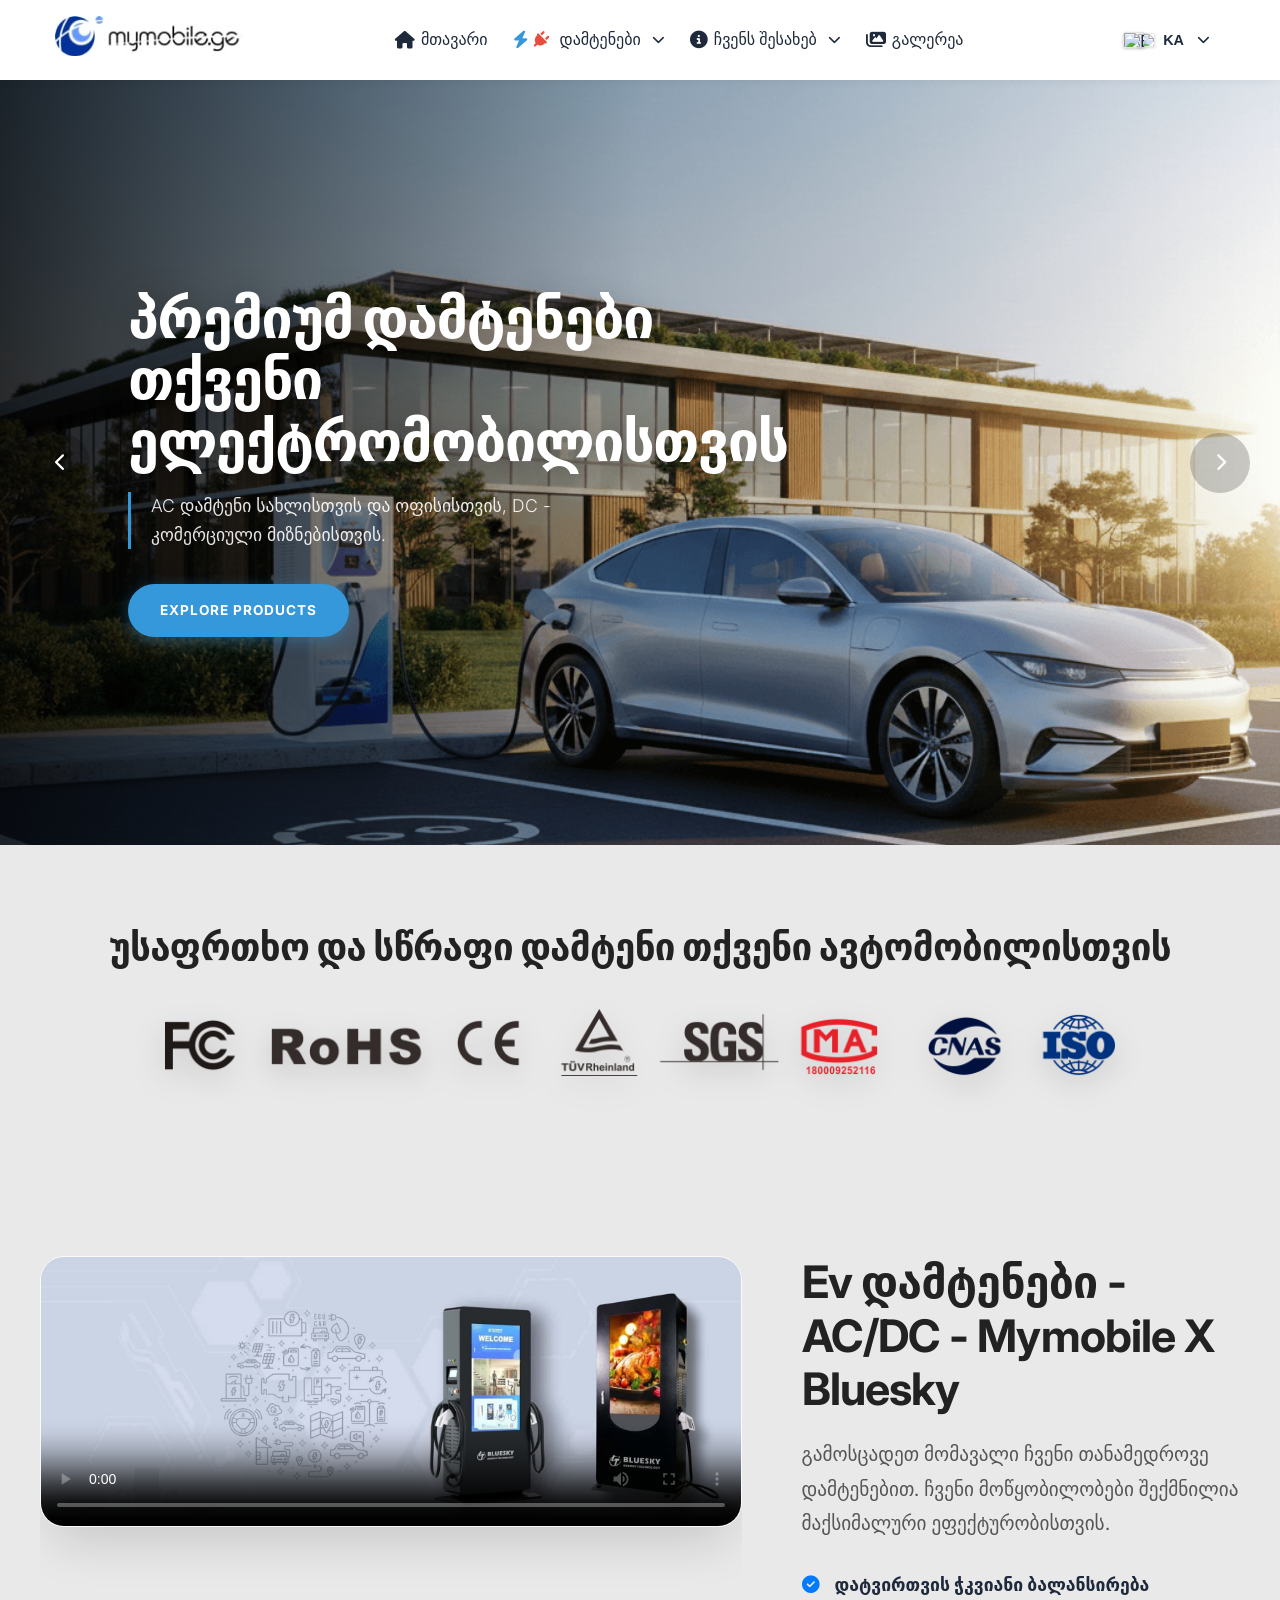
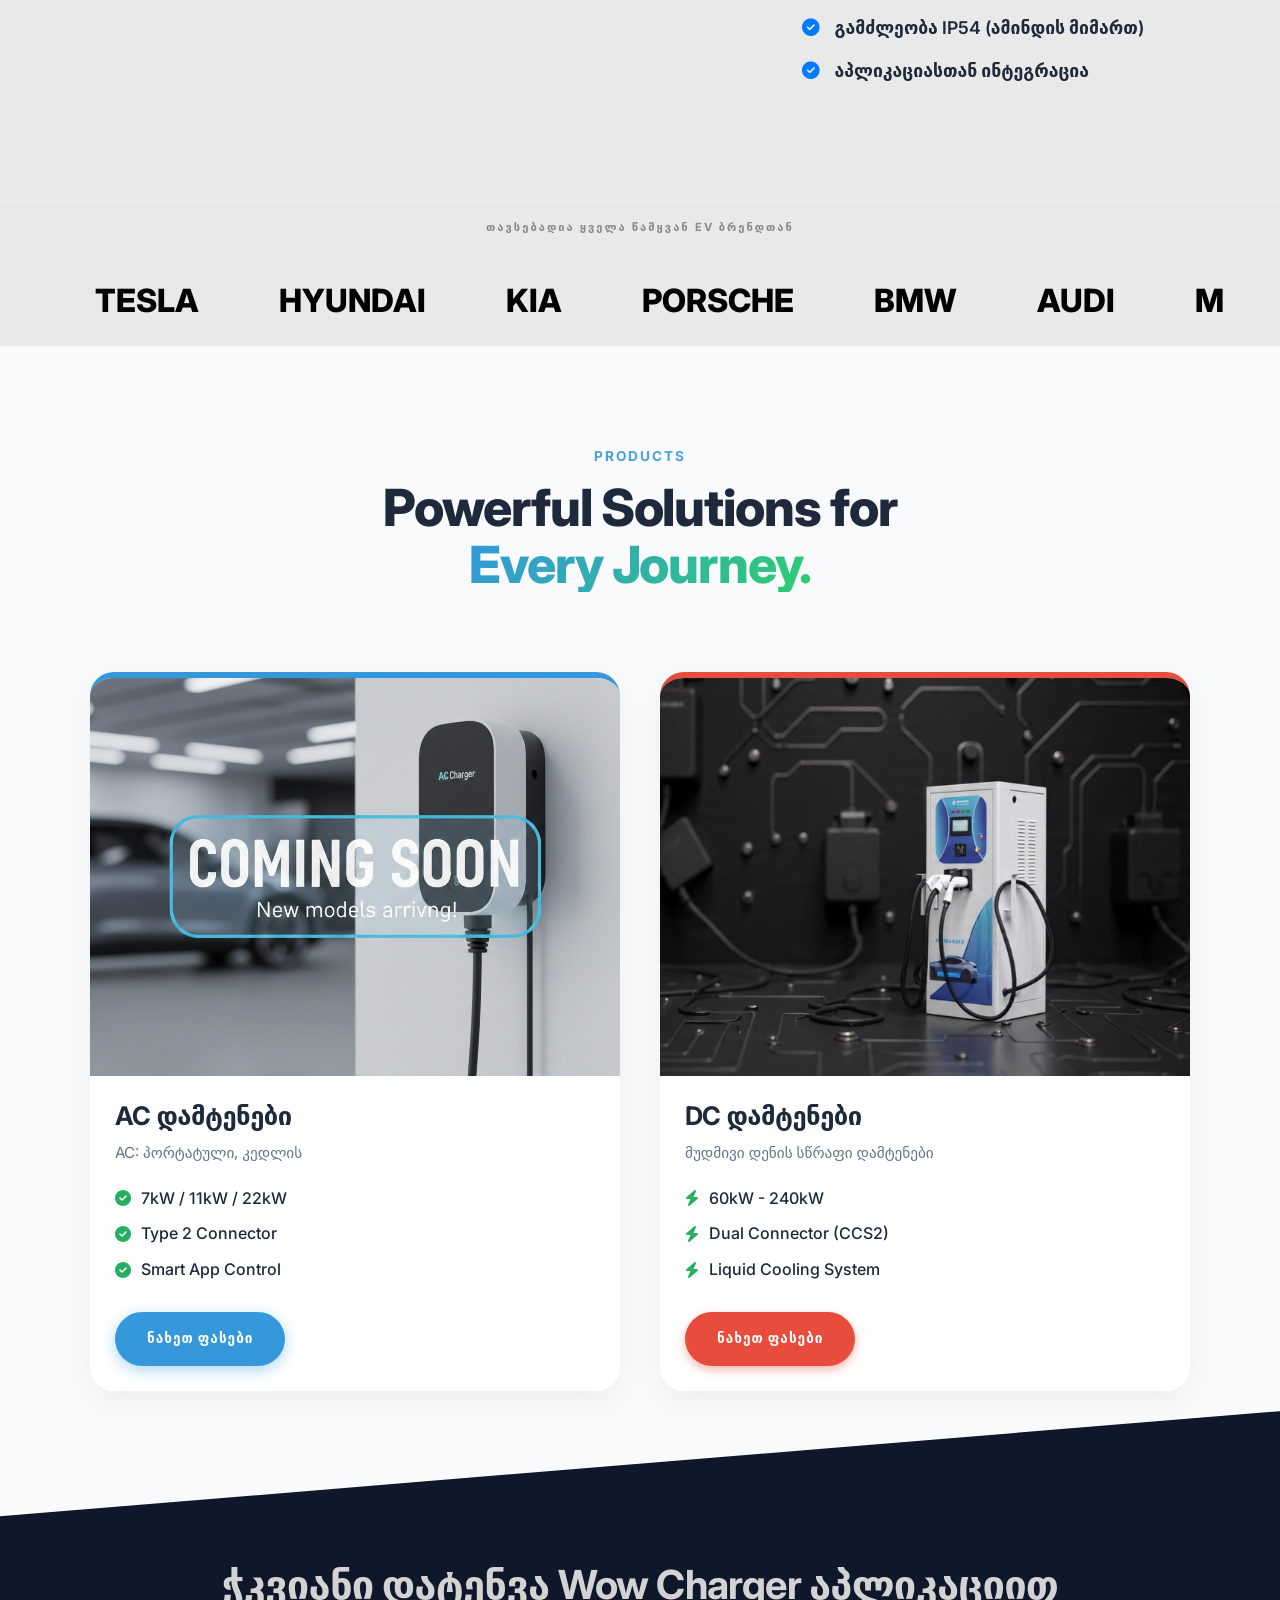
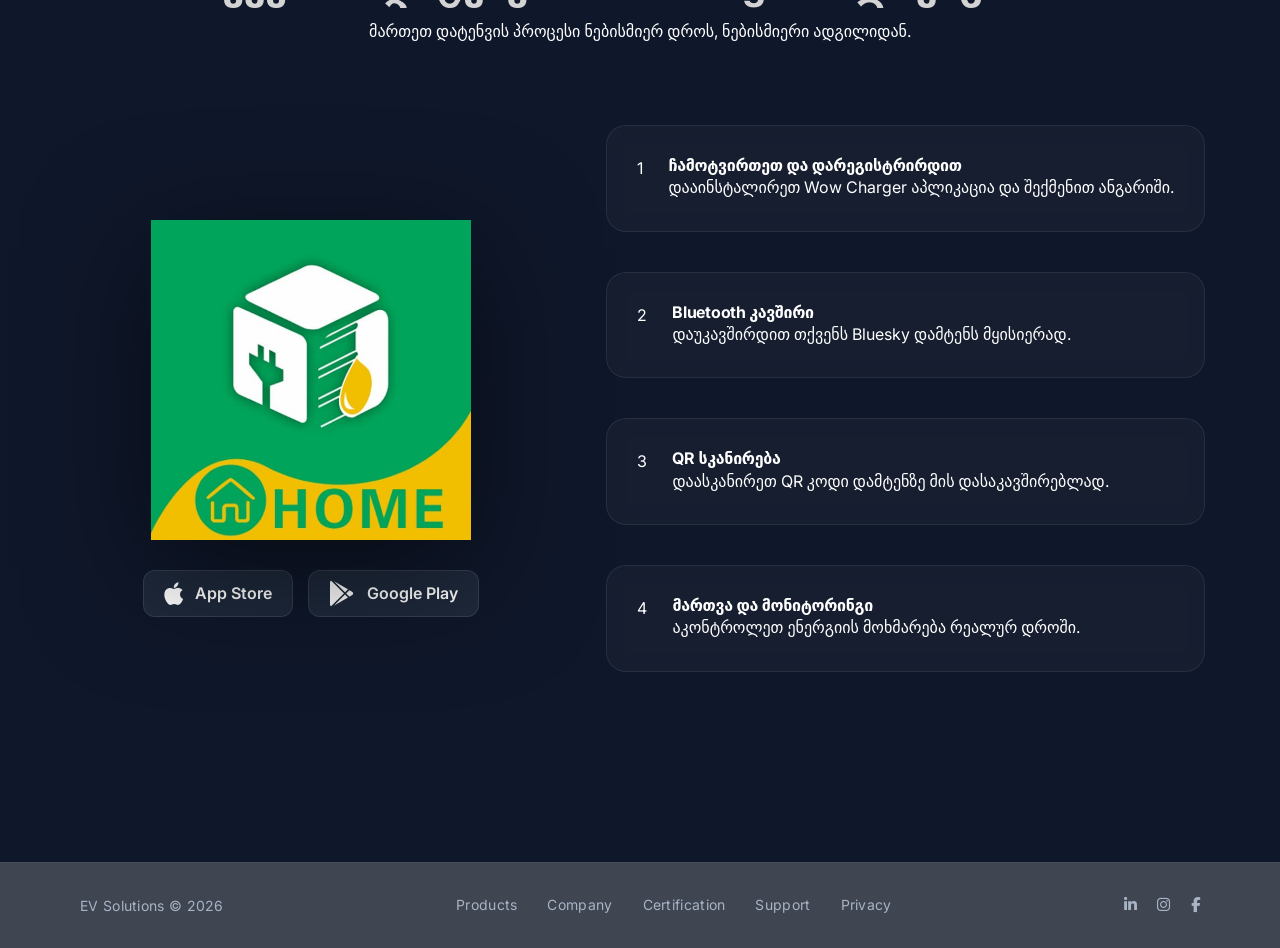
==== commit ef3e3e97: "changes4" ====
--- a/index.html
+++ b/index.html
@@ -1,12 +1,405 @@
 <!DOCTYPE html>
-<html>
+<html lang="en">
+
 <head>
-  <meta charset="utf-8" />
-  <meta name="viewport" content="width=device-width, initial-scale=1.0" />
-  <title>Content Manager</title>
-  <script src="https://identity.netlify.com/v1/netlify-identity-widget.js"></script>
+    <meta charset="UTF-8">
+    <meta name="viewport" content="width=device-width, initial-scale=1.0">
+    <title data-i18n="pageTitle">AC & DC Chargers | Premium EV Solutions</title>
+    <link rel="stylesheet" href="index.css">
+
+    <link rel="preconnect" href="https://fonts.googleapis.com">
+    <link rel="preconnect" href="https://fonts.gstatic.com" crossorigin>
+    <link href="https://fonts.googleapis.com/css2?family=Inter:wght@400;600;700&display=swap" rel="stylesheet">
+    <script src="https://identity.netlify.com/v1/netlify-identity-widget.js"></script>      
+    <link rel="stylesheet" href="https://cdnjs.cloudflare.com/ajax/libs/font-awesome/6.4.0/css/all.min.css">
+
 </head>
+
 <body>
-  <script src="https://unpkg.com/decap-cms@^3.0.0/dist/decap-cms.js"></script>
+    <header class="header">
+        <div class="container">
+            <div class="logo">
+                <a href="index.html">
+                    <img src="images/mymobile.png" alt="Logo" class="logo-img" loading="eager" fetchpriority="high">
+                </a>
+            </div>
+
+            <nav class="navbar" id="mobileNavMenu">
+                <ul class="nav-menu">
+                    <li class="nav-item">
+                        <a href="index.html" class="nav-link">
+                            <i class="fas fa-home"></i>
+                            <span data-i18n="home">Home</span>
+                        </a>
+                    </li>
+
+                    <li class="nav-item dropdown">
+                        <a href="product.html" class="nav-link dropdown-toggle">
+                            <div class="charger-icon">
+                                <i class="fas fa-bolt ac-icon-small"></i>
+                                <i class="fas fa-plug dc-icon-small"></i>
+                            </div>
+                            <span data-i18n="chargers">Chargers</span>
+                            <i class="fas fa-chevron-down dropdown-icon"></i>
+                        </a>
+                        <ul class="dropdown-menu">
+                            <li>
+                                <a href="product.html" class="charger-option">
+                                    <div class="charger-type ac-option">
+                                        <div class="wave-small"></div>
+                                        <span data-i18n="acChargers">AC Chargers</span>
+                                    </div>
+                                    <small data-i18n="acDesc">AC: portable, wall-mounted</small>
+                                </a>
+                            </li>
+                            <li>
+                                <a href="product.html" class="charger-option">
+                                    <div class="charger-type dc-option">
+                                        <div class="battery-small">
+                                            <div class="pos-small"></div>
+                                            <div class="neg-small"></div>
+                                        </div>
+                                        <span data-i18n="dcChargers">DC Chargers</span>
+                                    </div>
+                                    <small data-i18n="dcDesc">Direct Current Fast Charging</small>
+                                </a>
+                            </li>
+                            <li class="dropdown-divider"></li>
+                            <li>
+                                <a href="product.html" class="all-products">
+                                    <i class="fas fa-bolt-lightning"></i>
+                                    <span data-i18n="allProducts">All Charging Products</span>
+                                </a>
+                            </li>
+                        </ul>
+                    </li>
+
+                    <li class="nav-item dropdown">
+                        <a href="aboutus.html" class="nav-link dropdown-toggle">
+                            <i class="fas fa-info-circle"></i>
+                            <span data-i18n="about">About Us</span>
+                            <i class="fas fa-chevron-down dropdown-icon"></i>
+                        </a>
+                        <ul class="dropdown-menu">
+                            <li>
+                                <a href="aboutus.html" class="charger-option">
+                                    <i class="fas fa-users"></i>
+                                    <span data-i18n="whoWeAre">Who We Are</span>
+                                </a>
+                            </li>
+                            <li>
+                                <a href="aboutus.html" class="charger-option">
+                                    <i class="fas fa-award"></i>
+                                    <span data-i18n="certification">Certification</span>
+                                </a>
+                            </li>
+                            <li class="dropdown-divider"></li>
+                            <li>
+                                <a href="#" class="all-products" id="openContactModal">
+                                    <i class="fas fa-envelope"></i>
+                                    <span data-i18n="contact">Contact Us</span>
+                                </a>
+                            </li>
+                        </ul>
+                    </li>
+
+                    <li class="nav-item">
+                        <a href="#" class="nav-link">
+                            <i class="fas fa-images"></i>
+                            <span data-i18n="gallery">Gallery</span>
+                        </a>
+                    </li>
+
+                    <li class="nav-item mobile-lang-switcher-item">
+                        <div class="language-switcher mobile-visible">
+                            <div class="lang-dropdown">
+                                <button class="lang-option" data-lang="en">
+                                    <img src="https://flagcdn.com/w20/us.png" class="flag-image option-flag" alt="EN">
+                                    <span class="lang-name">English</span>
+                                </button>
+                                <button class="lang-option" data-lang="ka">
+                                    <img src="https://flagcdn.com/w20/ge.png" class="flag-image option-flag" alt="KA">
+                                    <span class="lang-name">ქართული</span>
+                                </button>
+                            </div>
+                        </div>
+                    </li>
+                </ul>
+            </nav>
+
+            <div class="header-right-group">
+                <div class="language-switcher" id="languageSwitcherDesktop">
+                    <button class="lang-btn" id="langToggle">
+                        <div class="dual-flags">
+                            <img src="https://flagcdn.com/w20/us.png" class="flag-image current-flag" alt="EN">
+                            <img src="https://flagcdn.com/w20/ge.png" class="flag-image secondary-flag" alt="KA">
+                        </div>
+                        <span class="lang-code">EN</span>
+                        <i class="fas fa-chevron-down lang-arrow"></i>
+                    </button>
+                    <div class="lang-dropdown" id="langDropdownDesktop">
+                        <button class="lang-option" data-lang="en">
+                            <img src="https://flagcdn.com/w20/us.png" class="flag-image option-flag" alt="EN">
+                            <span class="lang-name">English</span>
+                            <span class="lang-code-option">EN</span>
+                        </button>
+                        <button class="lang-option" data-lang="ka">
+                            <img src="https://flagcdn.com/w20/ge.png" class="flag-image option-flag" alt="KA">
+                            <span class="lang-name">ქართული</span>
+                            <span class="lang-code-option">KA</span>
+                        </button>
+                    </div>
+                </div>
+
+                <div class="mobile-menu-btn" id="mobileMenuToggle">
+                    <i class="fas fa-bars"></i>
+                </div>
+            </div>
+        </div>
+    </header>
+
+    <div id="contactModal" class="modal" style="display: none;">
+        <div class="modal-content">
+            <span id="closeContactModal" class="close-btn">&times;</span>
+            <h2 data-i18n="contact">Contact Us</h2>
+            <form id="contactForm">
+                <input type="text" data-i18n="contactName" placeholder="Name" required>
+                <input type="email" data-i18n="contactEmail" placeholder="Email" required>
+                <textarea data-i18n="contactMsg" placeholder="How can we help?"></textarea>
+                <button type="submit" class="main-button" data-i18n="contactBtn">Send Message</button>
+            </form>
+        </div>
+    </div>
+    <main class="main-content-wrapper">
+        <div class="slideshow-container full-width-hero">
+
+            <div class="mySlides fade">
+                <img src="images/Gemini_Generated_Image_58wnsj58wnsj58wn.png" alt="Fast, Efficient DC Charging Station"
+                    style="width:100%">
+                <div class="slide-caption-text">
+                    <h2 id="db-hero-t1" data-i18n="heroTitle">Premium EV Chargers for Your Electric Vehicle</h2>
+                    <p id="db-hero-s1" data-i18n="heroSubtitle">Charger (AC) - home, - office charger, (DC) - commercial
+                        charger.</p>
+                    <div class="slide-caption-products">
+                        <a href="product.html" id="db-hero-btn1" class="cta-button">Explore Products</a>
+                    </div>
+                </div>
+            </div>
+
+            <div class="mySlides fade">
+                <img src="images/banner4.jpg" alt="DC Fast Charging System" style="width:100%">
+                <div class="slide-caption-text">
+                    <h2 id="db-hero-t2" data-i18n="heroTitleTwo">Certified Quality & Reliability</h2>
+                    <p id="db-hero-s2" data-i18n="heroSubtitleTwo">Our chargers meet the highest safety and performance
+                        standards.</p>
+                    <div class="slide-caption-certification">
+                        <a href="aboutus.html" id="db-hero-btn2" class="certification-button">Certification</a>
+                    </div>
+                </div>
+            </div>
+
+            <div class="mySlides fade">
+                <img src="images/slide2.jpeg" alt="Home AC Wallbox Charger" style="width:100%">
+                <div class="slide-caption-text">
+                    <h2 id="db-hero-t3" data-i18n="heroTitleThree">Powering the Future of Mobility</h2>
+                    <p id="db-hero-s3" data-i18n="heroSubtitleThree">Learn more about our mission, vision, and team of
+                        experts.</p>
+                    <div class="slide-caption-aboutus">
+                        <a href="aboutus.html" id="db-hero-btn3" class="aboutus-button">Who We Are</a>
+                    </div>
+                </div>
+            </div>
+
+            <div class="mySlides fade">
+                <img src="images/banner0.jpg" alt="Home AC Wallbox Charger" style="width:100%">
+                <div class="slide-caption-text">
+                    <h2 id="db-hero-t4" data-i18n="heroTitleFour">See Our Chargers in Action</h2>
+                    <p id="db-hero-s4" data-i18n="heroSubtitleFour">Explore our portfolio showing installations and
+                        product details.</p>
+                    <div class="slide-caption-gallery">
+                        <a href="aboutus.html" id="db-hero-btn4" class="gallery-button">Gallery</a>
+                    </div>
+                </div>
+            </div>
+
+            <a class="prev" onclick="plusSlides(-1)"><i class="fas fa-chevron-left"></i></a>
+            <a class="next" onclick="plusSlides(1)"><i class="fas fa-chevron-right"></i></a>
+        </div>
+
+        <section class="promo-section">
+            <h1 id="db-promo-title" data-i18n="promoTitle">Provide a Safe and Fast EV Charger For Your Electric Vehicle
+            </h1>
+            <img src="images/Certification-mark-2.png" alt="Certification" class="promo-img">
+        </section>
+        <section class="video-info-section">
+            <div class="video-info-flex">
+                <div class="video-column">
+                    <div class="video-container">
+                        <video controls poster="images/banner4.jpg">
+                            <source src="images/video3.mp4" type="video/mp4">
+                            Your browser does not support the video tag.
+                        </video>
+                    </div>
+                </div>
+                <div class="text-column">
+                    <h2 id="db-video-title" data-i18n="videoSectionTitle">Ev Chargers - AC/DC - Mymobile X Bluesky</h2>
+
+                    <p id="db-video-text" data-i18n="videoSectionText">
+                        Experience the future of refueling with our state-of-the-art charging solutions.
+                        Our chargers are designed for maximum efficiency, safety, and durability.
+                    </p>
+
+                    <ul class="feature-list">
+                        <li><i class="fas fa-check-circle"></i> <span id="db-feat1" data-i18n="feat1">Smart Load
+                                Balancing</span></li>
+                        <li><i class="fas fa-check-circle"></i> <span id="db-feat2" data-i18n="feat2">Weatherproof
+                                Design (IP54)</span></li>
+                        <li><i class="fas fa-check-circle"></i> <span id="db-feat3" data-i18n="feat3">Mobile App
+                                Integration</span></li>
+                    </ul>
+                </div>
+            </div>
+        </section>
+        <section class="compatibility-section">
+            <div class="container">
+                <h3 id="db-compat-title" data-i18n="compatibleWith">Compatible with all major EV brands</h3>
+                <div class="logo-slider">
+                    <div class="logo-track">
+                        <span>TESLA</span> <span>HYUNDAI</span> <span>KIA</span> <span>PORSCHE</span>
+                        <span>BMW</span> <span>AUDI</span> <span>MERCEDES</span> <span>TESLA</span>
+                        <span>HYUNDAI</span> <span>TOYOTA</span>
+                    </div>
+                </div>
+            </div>
+        </section>
+        <section id="products" class="products-section container">
+            <header class="section-header">
+                <span class="eyebrow-text">Products</span>
+                <h1 class="product-title" id="db-prod-main-title">Powerful Solutions for <span class="accent-text">Every
+                        Journey.</span></h1>
+            </header>
+
+            <div class="products-grid">
+                <div class="product-card ac-border">
+                    <div class="product-badge ac-bg">AC Charger</div>
+                    <div class="product-image">
+                        <img src="images/coming soon!.png" alt="AC Charger">
+                    </div>
+                    <div class="product-info">
+                        <h3 id="db-prod-ac-name" data-i18n="acChargers">AC დამტენები</h3>
+                        <p id="db-prod-ac-desc" data-i18n="acDesc">AC: პორტატული, კედელზე დასამონტაჟებელი</p>
+                        <ul class="product-features">
+                            <li><i class="fas fa-check-circle"></i> <span id="db-prod-ac-f1">7kW / 11kW / 22kW</span>
+                            </li>
+                            <li><i class="fas fa-check-circle"></i> <span id="db-prod-ac-f2">Type 2 Connector</span>
+                            </li>
+                            <li><i class="fas fa-check-circle"></i> <span id="db-prod-ac-f3">Smart App Control</span>
+                            </li>
+                        </ul>
+                        <a href="product.html" id="db-prod-ac-btn" class="cta-button ac-button"
+                            data-i18n="viewPricing">Check the prices</a>
+                    </div>
+                </div>
+
+                <div class="product-card dc-border">
+                    <div class="product-badge dc-bg">DC Fast Charger</div>
+                    <div class="product-image">
+                        <img src="images/dcchargerforproducts.png" alt="DC Charger">
+                    </div>
+                    <div class="product-info">
+                        <h3 id="db-prod-dc-name" data-i18n="dcChargers">DC დამტენები</h3>
+                        <p id="db-prod-dc-desc" data-i18n="dcDesc">პირდაპირი დენის სწრაფი დატენვა</p>
+                        <ul class="product-features">
+                            <li><i class="fas fa-bolt"></i> <span id="db-prod-dc-f1">60kW - 240kW</span></li>
+                            <li><i class="fas fa-bolt"></i> <span id="db-prod-dc-f2">Dual Connector (CCS2)</span></li>
+                            <li><i class="fas fa-bolt"></i> <span id="db-prod-dc-f3">Liquid Cooling System</span></li>
+                        </ul>
+                        <a href="product.html" id="db-prod-dc-btn" class="cta-button dc-btn"
+                            data-i18n="viewPricing">Check the prices</a>
+                    </div>
+                </div>
+            </div>
+        </section>
+        <section class="app-instruction-section">
+            <div class="container">
+                <div class="section-header">
+                    <h2 id="db-app-main-title" data-i18n="appTitle">Smart Charging with Wow Charger App</h2>
+                    <p id="db-app-subtitle" data-i18n="appSubtitle">Control your charging session from anywhere,
+                        anytime.</p>
+                </div>
+                <div class="app-flex-container">
+                    <div class="app-image-column">
+                        <img src="images/wowimage.png" alt="Wow Charger App" class="app-mockup">
+                        <div class="download-buttons">
+                            <a href="https://apps.apple.com/app/wow-charge/id1617208990" class="store-link">
+                                <i class="fab fa-apple"></i> App Store
+                            </a>
+                            <a href="https://play.google.com/store/apps/details?id=com.bluesky.ev.user"
+                                class="store-link">
+                                <i class="fab fa-google-play"></i> Google Play
+                            </a>
+                        </div>
+                    </div>
+                    <div class="app-steps-column">
+                        <div class="instruction-step">
+                            <span class="step-circle">1</span>
+                            <div class="step-text">
+                                <h4 id="db-app-s1-title" data-i18n="appStep1Title">Download & Register</h4>
+                                <p id="db-app-s1-desc" data-i18n="appStep1Desc">Install the <strong>Wow Charger</strong>
+                                    app and create an account.</p>
+                            </div>
+                        </div>
+                        <div class="instruction-step">
+                            <span class="step-circle">2</span>
+                            <div class="step-text">
+                                <h4 id="db-app-s2-title" data-i18n="appStep2Title">Connect via Bluetooth</h4>
+                                <p id="db-app-s2-desc" data-i18n="appStep2Desc">Scan and pair with your Bluesky charger
+                                    instantly.</p>
+                            </div>
+                        </div>
+                        <div class="instruction-step">
+                            <span class="step-circle">3</span>
+                            <div class="step-text">
+                                <h4 id="db-app-s3-title" data-i18n="appStep3Title">Scan to Start</h4>
+                                <p id="db-app-s3-desc" data-i18n="appStep3Desc">Scan the QR code on the charger to link
+                                    it to your account.</p>
+                            </div>
+                        </div>
+                        <div class="instruction-step">
+                            <span class="step-circle">4</span>
+                            <div class="step-text">
+                                <h4 id="db-app-s4-title" data-i18n="appStep4Title">Manage & Monitor</h4>
+                                <p id="db-app-s4-desc" data-i18n="appStep4Desc">Track energy usage and set charging
+                                    schedules in real-time.</p>
+                            </div>
+                        </div>
+                    </div>
+                </div>
+            </div>
+        </section>
+    </main>
+    <footer class="minimal-footer">
+        <div class="footer-container">
+            <div class="footer-copy">
+                <span id="db-footer-copy">EV Solutions © 2026</span>
+            </div>
+
+            <nav class="footer-nav">
+                <a href="#" id="db-foot-link-prod">Products</a>
+                <a href="#" id="db-foot-link-comp">Company</a>
+                <a href="#" id="db-foot-link-cert">Certification</a>
+                <a href="#" id="db-foot-link-supp">Support</a>
+                <a href="#" id="db-foot-link-priv">Privacy</a>
+            </nav>
+
+            <div class="footer-social">
+                <a href="#" id="db-social-linkedin"><i class="fab fa-linkedin-in"></i></a>
+                <a href="#" id="db-social-instagram"><i class="fab fa-instagram"></i></a>
+                <a href="#" id="db-social-facebook"><i class="fab fa-facebook-f"></i></a>
+            </div>
+        </div>
+    </footer>
+    <script src="index.js"></script>
 </body>
+
 </html>
--- a/index.css
+++ b/index.css
@@ -0,0 +1,1876 @@
+/* ================================================= */
+/* RESET & BASE STYLES                              */
+/* ================================================= */
+:root {
+    /* ძირითადი ფერები */
+    --primary-blue: #3498db;
+    --primary-red: #e74c3c;
+    --brand-blue: #3a86ff;
+    --brand-navy: #001e62;
+
+    /* ფონი და ტექსტი */
+    --bg-light: #f8fafc;
+    --slate-bg: #0f172a;
+    --slate-dark: #0f172a;
+    /* დუბლიკატია, მაგრამ ზოგან ასე გიწერია და იყოს */
+    --dark-slate: #1e293b;
+    --text-muted: #64748b;
+    --text-slate: #94a3b8;
+    --text-light: #f1f5f9;
+    --white: #ffffff;
+
+    /* ზომები და ეფექტები */
+    --header-height: 80px;
+    --transition: all 0.3s cubic-bezier(0.4, 0, 0.2, 1);
+}
+
+* {
+    margin: 0;
+    padding: 0;
+    box-sizing: border-box;
+    /* დაამატე ეს ორი ხაზი */
+    overflow-wrap: break-word;
+    word-wrap: break-word;
+}
+
+html {
+    /* Allows smooth scrolling for anchor links */
+    scroll-behavior: smooth;
+}
+
+body {
+    background-color: var(--bg-light);
+    color: var(--dark-slate);
+    font-family: 'Inter', system-ui, -apple-system, sans-serif;
+    -webkit-font-smoothing: antialiased;
+    line-height: 1.6;
+
+    /* --- THE FIX --- */
+    /* 1. Use 'clip' instead of 'hidden' if supported. 
+       It prevents horizontal scroll WITHOUT breaking 'sticky' */
+    overflow-x: clip;
+
+    /* 2. Remove 'overflow-y: auto' from body. 
+       Let the 'html' handle the natural window scroll. */
+
+}
+
+/* Fallback for older browsers that don't support 'clip' */
+@supports not (overflow-x: clip) {
+    body {
+        overflow-x: hidden;
+    }
+}
+
+h1,
+h2,
+h3,
+h4 {
+    letter-spacing: -0.02em;
+    line-height: 1.2;
+    font-weight: 700;
+}
+
+.container {
+    max-width: 1200px;
+    margin: 0 auto;
+    padding: 0 15px;
+    /* შეამცირე 20-დან 15-მდე */
+    width: 100%;
+    /* დაამატე ეს */
+}
+
+/* ================================================= */
+/* HEADER & NAVIGATION                              */
+/* ================================================= */
+.header {
+    background-color: white;
+    box-shadow: 0 1px 10px rgba(0, 0, 0, 0.05);
+    position: sticky;
+    top: 0;
+    z-index: 1000;
+    height: var(--header-height);
+    transition: transform 0.3s ease-in-out, background-color 0.3s ease;
+    will-change: transform;
+}
+
+
+.header .container {
+    display: flex;
+    justify-content: space-between;
+    align-items: center;
+    height: 100%;
+}
+
+.header-hidden {
+    transform: translateY(-100%);
+    /* ჰედერი ავა ზემოთ და დაიმალება */
+}
+
+/* Logo */
+.logo-img {
+    height: 40px;
+    transition: var(--transition);
+}
+
+.logo a:hover .logo-img {
+    transform: scale(1.05);
+}
+
+/* Navigation */
+.navbar {
+    display: flex;
+}
+
+.nav-menu {
+    display: flex;
+    list-style: none;
+    /* წერტილების მოშორება მთავარ მენიუში */
+    margin: 0;
+    padding: 0;
+    gap: 5px;
+}
+
+.nav-item {
+    position: relative;
+    list-style: none;
+}
+
+.nav-link {
+    display: flex;
+    align-items: center;
+    gap: 6px;
+    /* შეამცირე 8-დან 6-მდე */
+    padding: 8px 10px;
+    /* შეამცირე 10px 15px-დან */
+    color: var(--dark-slate);
+    text-decoration: none;
+    font-weight: 500;
+    transition: var(--transition);
+    border-radius: 6px;
+}
+
+.nav-link:hover {
+    background-color: rgba(52, 152, 219, 0.08);
+    color: var(--primary-blue);
+}
+
+.nav-link i {
+    font-size: 1.1rem;
+}
+
+.dropdown-icon {
+    font-size: 0.8rem !important;
+    margin-left: 5px;
+    transition: transform 0.3s ease;
+}
+
+/* Charger Icons in Nav */
+.charger-icon {
+    display: inline-flex;
+    align-items: center;
+    gap: 5px;
+    margin-right: 8px;
+}
+
+.ac-icon-small {
+    color: #3498db;
+    font-size: 14px;
+}
+
+.dc-icon-small {
+    color: #e74c3c;
+    font-size: 14px;
+    transform: rotate(45deg);
+}
+
+/* Dropdown Menu */
+.dropdown-menu {
+    position: absolute;
+    top: 100%;
+    left: 0;
+    min-width: 220px;
+    /* შეამცირე 260-დან */
+    max-width: 90vw;
+    background: white;
+    border-radius: 12px;
+    box-shadow: 0 20px 40px rgba(0, 0, 0, 0.12);
+    opacity: 0;
+    visibility: hidden;
+    transform: translateY(10px);
+    transition: var(--transition);
+    padding: 10px 0;
+    list-style: none;
+    /* წერტილების მოშორება ჩამოსაშლელ სიაში */
+    margin: 0;
+}
+
+.dropdown:hover .dropdown-menu {
+    opacity: 1;
+    visibility: visible;
+    transform: translateY(0);
+}
+
+.dropdown:hover .dropdown-icon {
+    transform: rotate(180deg);
+}
+
+.dropdown-menu li {
+    list-style: none;
+    /* დამატებითი დაზღვევა წერტილების წინააღმდეგ */
+    border-bottom: 1px solid #f5f5f5;
+    margin: 0;
+    padding: 0;
+}
+
+.dropdown-menu li:last-child {
+    border-bottom: none;
+}
+
+/* Charger Options */
+.charger-option {
+    display: flex;
+    flex-direction: column;
+    padding: 15px 20px !important;
+    text-decoration: none;
+    transition: all 0.3s ease;
+    color: inherit;
+}
+
+.charger-option:hover {
+    background-color: #f8f9fa;
+}
+
+.charger-type {
+    display: flex;
+    align-items: center;
+    gap: 12px;
+    margin-bottom: 5px;
+}
+
+.ac-option {
+    color: #3498db;
+}
+
+.dc-option {
+    color: #e74c3c;
+}
+
+/* AC/DC Icons */
+.wave-small {
+    width: 20px;
+    height: 12px;
+    background:
+        radial-gradient(circle at 5px 6px, #3498db 1.5px, transparent 2px),
+        radial-gradient(circle at 15px 6px, #3498db 1.5px, transparent 2px);
+}
+
+.battery-small {
+    width: 20px;
+    height: 12px;
+    background: white;
+    border: 1px solid #e74c3c;
+    border-radius: 2px;
+    position: relative;
+    display: flex;
+    align-items: center;
+    justify-content: space-around;
+}
+
+.battery-small:after {
+    content: "";
+    position: absolute;
+    right: -3px;
+    top: 3px;
+    width: 1px;
+    height: 4px;
+    background: #e74c3c;
+}
+
+.pos-small,
+.neg-small {
+    width: 3px;
+    height: 3px;
+    border-radius: 50%;
+    background: #e74c3c;
+    background: #2c3e50;
+}
+
+
+.charger-option small {
+    color: #7f8c8d;
+    font-size: 11px;
+    margin-left: 32px;
+}
+
+.dropdown-divider {
+    height: 1px;
+    background: linear-gradient(90deg, transparent, #ddd, transparent);
+    margin: 8px 0;
+}
+
+.all-products {
+    color: #2c3e50 !important;
+    font-weight: 500;
+    padding: 12px 20px !important;
+    display: flex;
+    align-items: center;
+    gap: 10px;
+    text-decoration: none;
+}
+
+.all-products i {
+    color: #3498db;
+}
+
+.all-products:hover {
+    background-color: #f8f9fa;
+    color: #3498db !important;
+}
+
+
+#languageSwitcherDesktop {
+    position: relative;
+    display: block;
+}
+
+.mobile-lang-switcher-item {
+    display: none;
+}
+
+.language-switcher {
+    position: relative;
+}
+
+.lang-btn {
+    display: flex;
+    align-items: center;
+    gap: 8px;
+    padding: 8px 15px;
+    color: #1e293b;
+    text-decoration: none;
+    font-weight: 500;
+    transition: all 0.3s ease;
+    border-radius: 5px;
+    white-space: nowrap;
+    background-color: transparent;
+    border: none;
+    cursor: pointer;
+    font-size: 1rem;
+    white-space: nowrap;
+    display: flex;
+    flex-shrink: 0;
+}
+
+.lang-btn:hover {
+    background-color: rgba(52, 152, 219, 0.2);
+    color: #3498db;
+}
+
+.dual-flags {
+    display: flex;
+    align-items: center;
+    position: relative;
+}
+
+.flag-image {
+    border-radius: 2px;
+    box-shadow: 0 1px 3px rgba(0, 0, 0, 0.2);
+    object-fit: cover;
+    border: 1px solid rgba(0, 0, 0, 0.1);
+}
+
+.current-flag {
+    width: 22px;
+    height: 16px;
+    z-index: 2;
+}
+
+.secondary-flag {
+    width: 18px;
+    height: 14px;
+    margin-left: -8px;
+    opacity: 0.8;
+    z-index: 1;
+}
+
+.lang-code {
+    font-weight: 600;
+    font-size: 0.9rem;
+    text-transform: uppercase;
+}
+
+.lang-arrow {
+    font-size: 0.8rem !important;
+    margin-left: 5px;
+    transition: transform 0.3s ease;
+    color: inherit;
+}
+
+.language-switcher.active .lang-arrow {
+    transform: rotate(180deg);
+}
+
+.lang-dropdown {
+    position: absolute;
+    top: 100%;
+    right: 0;
+    min-width: 160px;
+    /* შეამცირე 200-დან 160-მდე */
+    max-width: 90vw;
+    /* დაზღვევა: ეკრანის 90%-ზე მეტი არასდროს იყოს */
+    background: white;
+    border-radius: 10px;
+    box-shadow: 0 15px 35px rgba(0, 0, 0, 0.15);
+    opacity: 0;
+    visibility: hidden;
+    transform: translateY(10px);
+    transition: all 0.3s ease;
+    z-index: 1000;
+    overflow: hidden;
+    padding: 10px 0;
+    margin-top: 5px;
+}
+
+#languageSwitcherDesktop.active .lang-dropdown {
+    opacity: 1;
+    visibility: visible;
+    transform: translateY(0);
+}
+
+.lang-option {
+    display: flex;
+    align-items: center;
+    gap: 12px;
+    padding: 12px 20px;
+    background: none;
+    border: none;
+    cursor: pointer;
+    width: 100%;
+    text-align: left;
+    transition: all 0.3s ease;
+    color: #333;
+    text-decoration: none;
+}
+
+.lang-option:hover {
+    background-color: rgba(52, 152, 219, 0.2);
+    color: #3498db;
+}
+
+
+
+.option-flag {
+    width: 20px;
+    height: 15px;
+    flex-shrink: 0;
+}
+
+.lang-name {
+    flex: 1;
+    font-weight: 500;
+    font-size: 0.95rem;
+}
+
+/* Mobile Menu Button */
+.mobile-menu-btn {
+    display: none;
+    font-size: 1.5rem;
+    color: #1e293b;
+    cursor: pointer;
+    padding: 10px;
+    transition: all 0.3s ease;
+    background: none;
+    border: none;
+}
+
+.mobile-menu-btn.active {
+    color: #3498db;
+}
+
+
+/* Universal Button Styling */
+.cta-button,
+.certification-button,
+.aboutus-button,
+.gallery-button {
+    display: inline-block;
+    padding: 16px 32px;
+    background-color: var(--primary-blue);
+    color: white;
+    text-decoration: none;
+    border-radius: 50px;
+    font-weight: 700;
+    text-transform: uppercase;
+    letter-spacing: 1px;
+    font-size: 0.85rem;
+    transition: all 0.3s ease;
+    box-shadow: 0 4px 15px rgba(52, 152, 219, 0.4);
+    border: none;
+    cursor: pointer;
+    max-width: 100%;
+    /* ღილაკი ეკრანზე დიდი არასდროს იქნება */
+    white-space: normal;
+    /* ტექსტი გადავა მეორე ხაზზე თუ არ დაეტევა */
+    text-align: center;
+    word-break: break-word;
+}
+
+.cta-button:hover,
+.certification-button:hover,
+.aboutus-button:hover,
+.gallery-button:hover {
+    background-color: #2980b9;
+    transform: translateY(-3px);
+    box-shadow: 0 8px 25px rgba(52, 152, 219, 0.5);
+
+}
+
+/* ================================================= */
+/* 5. NAVIGATION ARROWS                              */
+/* ================================================= */
+.prev,
+.next {
+    cursor: pointer;
+    position: absolute;
+    top: 50%;
+    transform: translateY(-50%);
+    width: 60px;
+    height: 60px;
+    color: white;
+    font-size: 18px;
+    display: flex;
+    align-items: center;
+    justify-content: center;
+    z-index: 10;
+    transition: var(--transition);
+    background-color: rgba(0, 0, 0, 0.2);
+    border-radius: 50%;
+    text-decoration: none;
+}
+
+.prev {
+    left: 30px;
+}
+
+.next {
+    right: 30px;
+}
+
+/* ================================================= */
+/* HERO SLIDESHOW                                   */
+/* ================================================= */
+.slideshow-container.full-width-hero {
+    margin-top: 0;
+    /* Adjusted for seamless look */
+    max-width: none;
+    width: 100%;
+    position: relative;
+    overflow: hidden;
+}
+
+.mySlides {
+    display: none;
+    position: relative;
+    overflow: hidden;
+    height: 85vh;
+}
+
+.mySlides.active {
+    display: block;
+}
+
+.slideshow-container.full-width-hero .mySlides img {
+    display: block;
+    width: 100%;
+    height: 100%;
+    object-fit: cover;
+}
+
+/* Ken Burns Effect */
+.ken-burns {
+    width: 100%;
+    height: 100%;
+    transform: scale(1);
+    transition: transform 8s ease-out;
+}
+
+.mySlides.active .ken-burns {
+    transform: scale(1.1);
+}
+
+/* ================================================= */
+/* 3. SLIDE CAPTION & TYPOGRAPHY                     */
+/* ================================================= */
+.slide-caption-text {
+    position: absolute;
+    top: 0;
+    left: 0;
+    width: 100%;
+    height: 100%;
+    display: flex;
+    flex-direction: column;
+    justify-content: center;
+    align-items: flex-start;
+    /* Aligns content to the left */
+    text-align: left;
+    /* Gradient overlay for readability */
+    background: linear-gradient(to right, rgba(0, 0, 0, 0.8) 0%, rgba(0, 0, 0, 0.2) 50%, rgba(0, 0, 0, 0) 100%);
+    color: white;
+    padding: 0 10%;
+    opacity: 0;
+    transition: opacity 0.8s ease-in-out;
+    z-index: 2;
+}
+
+.mySlides.active .slide-caption-text {
+    opacity: 1;
+}
+
+/* Heading Style */
+.slide-caption-text h2 {
+    font-size: clamp(2rem, 5vw, 3.5rem);
+    font-weight: 800;
+    line-height: 1.1;
+    letter-spacing: -0.03em;
+    max-width: 700px;
+    margin-bottom: 20px;
+    filter: drop-shadow(0 5px 15px rgba(0, 0, 0, 0.3));
+
+    /* Animation: Slide in from left */
+    transform: translateX(-50px);
+    opacity: 0;
+    transition: all 0.7s cubic-bezier(0.2, 1, 0.3, 1) 0.3s;
+}
+
+/* Paragraph Style */
+.slide-caption-text p {
+    font-size: 1.1rem;
+    font-weight: 300;
+    color: rgba(255, 255, 255, 0.9);
+    max-width: 500px;
+    line-height: 1.6;
+    border-left: 3px solid var(--primary-blue);
+    padding-left: 20px;
+    margin-bottom: 35px;
+
+    /* Animation: Slide in from left with more delay */
+    transform: translateX(-40px);
+    opacity: 0;
+    transition: all 0.7s cubic-bezier(0.2, 1, 0.3, 1) 0.5s;
+}
+
+/* ================================================= */
+/* 4. BUTTONS & ANIMATIONS                           */
+/* ================================================= */
+
+/* Initial state for all button wrappers in your HTML */
+.slide-caption-products,
+.slide-caption-certification,
+.slide-caption-aboutus,
+.slide-caption-gallery {
+    opacity: 0;
+    transform: translateX(-30px);
+    transition: all 0.7s cubic-bezier(0.2, 1, 0.3, 1) 0.7s;
+}
+
+/* Trigger Animations when Slide is Active */
+.mySlides.active .slide-caption-text h2,
+.mySlides.active .slide-caption-text p,
+.mySlides.active .slide-caption-products,
+.mySlides.active .slide-caption-certification,
+.mySlides.active .slide-caption-aboutus,
+.mySlides.active .slide-caption-gallery {
+    transform: translateX(0);
+    opacity: 1;
+}
+
+/* Universal Button Styling */
+.cta-button,
+.certification-button,
+.aboutus-button,
+.gallery-button {
+    display: inline-block;
+    padding: 16px 32px;
+    background-color: var(--primary-blue);
+    color: white;
+    text-decoration: none;
+    border-radius: 50px;
+    font-weight: 700;
+    text-transform: uppercase;
+    letter-spacing: 1px;
+    font-size: 0.85rem;
+    transition: all 0.3s ease;
+    box-shadow: 0 4px 15px rgba(52, 152, 219, 0.4);
+    border: none;
+    cursor: pointer;
+}
+
+.cta-button:hover,
+.certification-button:hover,
+.aboutus-button:hover,
+.gallery-button:hover {
+    background-color: #2980b9;
+    transform: translateY(-3px);
+    box-shadow: 0 8px 25px rgba(52, 152, 219, 0.5);
+}
+
+/* ================================================= */
+/* 5. NAVIGATION ARROWS                              */
+/* ================================================= */
+.prev,
+.next {
+    cursor: pointer;
+    position: absolute;
+    top: 50%;
+    transform: translateY(-50%);
+    width: 60px;
+    height: 60px;
+    color: white;
+    font-size: 18px;
+    display: flex;
+    align-items: center;
+    justify-content: center;
+    z-index: 10;
+    transition: var(--transition);
+    background-color: rgba(0, 0, 0, 0.2);
+    border-radius: 50%;
+    text-decoration: none;
+}
+
+.prev {
+    left: 30px;
+}
+
+.next {
+    right: 30px;
+}
+
+.prev:hover,
+.next:hover {
+    background-color: var(--primary-blue);
+    transform: translateY(-50%) scale(1.1);
+}
+
+/* ================================================= */
+/* VALUE PROPOSITIONS                               */
+/* ================================================= */
+.value-props-section {
+    display: grid;
+    grid-template-columns: repeat(auto-fit, minmax(200px, 1fr));
+    gap: 30px;
+    padding: 60px 20px;
+    width: 100%;
+    overflow: hidden;
+}
+
+.prop-card {
+    background: white;
+    padding: 30px 20px;
+    border-radius: 10px;
+    box-shadow: 0 5px 15px rgba(0, 0, 0, 0.05);
+    transition: transform 0.3s ease, box-shadow 0.3s ease;
+    border-top: 5px solid transparent;
+}
+
+.prop-card:hover {
+    transform: translateY(-5px);
+    box-shadow: 0 10px 20px rgba(0, 0, 0, 0.1);
+}
+
+.prop-icon {
+    font-size: 2.5rem;
+    margin-bottom: 15px;
+}
+
+.prop-card h3 {
+    font-size: 1.25rem;
+    margin-bottom: 10px;
+    font-weight: 600;
+    color: #1e293b;
+}
+
+.prop-card p {
+    font-size: 0.95rem;
+    color: #7f8c8d;
+}
+
+.ac-color {
+    color: #3498db;
+    border-color: #3498db;
+}
+
+.dc-color {
+    color: #e74c3c;
+    border-color: #e74c3c;
+}
+
+.safety-color {
+    color: #27ae60;
+    border-color: #27ae60;
+}
+
+.support-color {
+    color: #f39c12;
+    border-color: #f39c12;
+}
+
+/* ================================================= */
+/* PROMO SECTION                                    */
+/* ================================================= */
+.promo-section {
+    background-color: #eae9e9;
+    padding: 80px 20px;
+    width: 100%;
+    display: flex;
+    flex-direction: column;
+    align-items: center;
+    justify-content: center;
+    text-align: center;
+}
+
+.promo-section h1 {
+    color: #222;
+    margin-bottom: 40px;
+    font-weight: 700;
+    line-height: 1.2;
+    width: 100%;
+    transition: all 0.3s ease;
+}
+
+.promo-section h1:not(:lang(ka)) {
+    font-size: clamp(1.5rem, 4vw, 2.5rem);
+    /* Uses fluid sizing */
+    white-space: normal;
+    /* CHANGED: Allow wrapping to prevent pushing the page right */
+    max-width: 900px;
+    margin-left: auto;
+    margin-right: auto;
+}
+
+.promo-section h1:lang(ka) {
+    font-size: clamp(1.5rem, 6vw, 2.3rem);
+    /* Dynamically shrinks */
+    white-space: normal !important;
+    word-wrap: break-word;
+    overflow-wrap: break-word;
+    max-width: 90%;
+    margin: 0 auto 40px auto;
+}
+
+.promo-img {
+    display: block;
+    width: 100%;
+    max-width: 950px;
+    height: auto;
+    filter: drop-shadow(0px 10px 15px rgba(0, 0, 0, 0.15));
+    transition: transform 0.3s ease;
+}
+
+.promo-img:hover {
+    transform: scale(1.01);
+}
+
+/* ================================================= */
+/* VIDEO INFO SECTION                               */
+/* ================================================= */
+.video-info-section {
+    padding: 100px 0;
+    background-color: #eae9e9;
+}
+
+.video-info-flex {
+    display: flex;
+    align-items: stretch;
+    gap: 60px;
+    max-width: 1400px;
+    margin: 0 auto;
+    padding: 0 40px;
+}
+
+.video-column {
+    flex: 1.6;
+    display: flex;
+}
+
+.text-column {
+    flex: 1;
+    display: flex;
+    flex-direction: column;
+    justify-content: center;
+}
+
+.video-container {
+    width: 100%;
+    height: 100%;
+    position: relative;
+    transition: all 0.5s cubic-bezier(0.4, 0, 0.2, 1);
+    border-radius: 20px;
+    overflow: hidden;
+}
+
+.video-container video {
+    width: 100%;
+    border-radius: 24px;
+    box-shadow: 0 25px 50px -12px rgba(0, 0, 0, 0.15);
+    border: 1px solid rgba(255, 255, 255, 0.8);
+}
+
+.video-container.is-playing {
+    transform: scale(1.05);
+    z-index: 10;
+}
+
+.text-column h2 {
+    font-size: 2.8rem;
+    color: #222;
+    margin-bottom: 20px;
+}
+
+.text-column p {
+    font-size: 1.2rem;
+    line-height: 1.8;
+    color: #555;
+    margin-bottom: 30px;
+}
+
+.feature-list {
+    list-style: none;
+    padding: 0;
+}
+
+.feature-list li {
+    margin-bottom: 15px;
+    display: flex;
+    align-items: center;
+    gap: 15px;
+    font-size: 1.1rem;
+    font-weight: 600;
+}
+
+.feature-list i {
+    color: #007bff;
+}
+
+/* ================================================= */
+/* COMPATIBILITY SLIDER                             */
+/* ================================================= */
+.compatibility-section {
+    padding: 20px 0;
+    background-color: #eae9e9;
+    border-top: 1px solid #eee;
+    text-align: center;
+    overflow: hidden;
+    /* Clips the animation path */
+    width: 100%;
+}
+
+.logo-slider {
+    overflow: hidden;
+    width: 100%;
+    max-width: 100vw;
+    position: relative;
+    contain: paint;
+    /* Advanced: limits the browser render area to this box */
+}
+
+.compatibility-section h3 {
+    font-size: 0.7rem;
+    color: #888;
+    text-transform: uppercase;
+    letter-spacing: 2px;
+    margin-bottom: 40px;
+}
+
+.logo-slider {
+    overflow: hidden;
+    width: 100%;
+    max-width: 100vw;
+    /* Forces it to respect the viewport width */
+    position: relative;
+    /* This prevents the "invisible" part of the animation from creating a scrollbar */
+    contain: paint;
+}
+
+.logo-track {
+    display: inline-flex;
+    /* Changed from inline-block */
+    animation: scroll 20s linear infinite;
+    will-change: transform;
+    /* Helps with zoom performance */
+}
+
+.logo-track span {
+    font-size: 2rem;
+    font-weight: 800;
+    color: black;
+    margin: 0 40px;
+    filter: grayscale(1);
+}
+
+@keyframes scroll {
+    0% {
+        transform: translateX(0);
+    }
+
+    100% {
+        transform: translateX(-50%);
+    }
+}
+
+.logo-slider:hover .logo-track {
+    animation-play-state: paused;
+}
+
+/* ================================================= */
+/* APP SECTION                                      */
+/* ================================================= */
+/* ================================================= */
+/* RESTORED APP SECTION (Original Design)            */
+/* ================================================= */
+.app-instruction-section {
+    background-color: #0f172a;
+    color: white;
+    padding-top: 150px;
+    padding-bottom: 150px;
+    /* Keeping your original slant */
+    clip-path: polygon(0 10%, 100% 0, 100% 100%, 0 100%);
+    margin-top: -80px;
+    position: relative;
+    z-index: 10;
+    display: flow-root;
+    clear: both;
+}
+
+.app-flex-container {
+    display: flex;
+    align-items: center;
+    justify-content: space-between;
+    gap: 60px;
+    max-width: 1200px;
+    margin: 0 auto;
+    padding: 0 20px;
+}
+
+.app-image-column {
+    flex: 1;
+    display: flex;
+    flex-direction: column;
+    /* Fixed: Stack image and buttons */
+    justify-content: center;
+    align-items: center;
+}
+
+.app-mockup {
+    width: 100%;
+    max-width: 320px;
+    filter: drop-shadow(0 30px 60px rgba(0, 0, 0, 0.5));
+    margin-bottom: 30px;
+    /* Space between phone and buttons */
+}
+
+/* Restored Glass-morphism Steps */
+.instruction-step {
+    display: flex;
+    align-items: flex-start;
+    gap: 25px;
+    margin-bottom: 40px;
+    padding: 30px;
+    border-radius: 20px;
+    background: rgba(255, 255, 255, 0.03);
+    border: 1px solid rgba(255, 255, 255, 0.08);
+    transition: all 0.3s ease;
+    backdrop-filter: blur(10px);
+}
+
+.instruction-step:hover {
+    background: rgba(255, 255, 255, 0.07);
+    transform: translateX(10px);
+}
+
+/* ================================================= */
+/* NEW FIXED DOWNLOAD BUTTONS (Professional Style)   */
+/* ================================================= */
+.download-buttons {
+    display: flex;
+    gap: 15px;
+    justify-content: center;
+    flex-wrap: wrap;
+}
+
+.store-link {
+    background: #1e293b;
+    color: white !important;
+    /* Ensure text is white */
+    padding: 10px 20px;
+    border-radius: 12px;
+    text-decoration: none;
+    font-weight: 600;
+    border: 1px solid rgba(255, 255, 255, 0.1);
+    display: flex;
+    align-items: center;
+    gap: 12px;
+    transition: all 0.3s cubic-bezier(0.175, 0.885, 0.32, 1.275);
+    /* Snappy hover */
+}
+
+/* Hover effect */
+.store-link:hover {
+    background: #0f172a;
+    transform: translateY(-5px);
+    border-color: #3498db;
+    box-shadow: 0 10px 20px rgba(0, 0, 0, 0.4);
+}
+
+.store-link i {
+    font-size: 1.6rem;
+}
+
+/* Small label + Big text layout */
+.btn-content {
+    display: flex;
+    flex-direction: column;
+    text-align: left;
+    line-height: 1.2;
+}
+
+.btn-label {
+    font-size: 0.65rem;
+    text-transform: uppercase;
+    color: #94a3b8;
+}
+
+.btn-text {
+    font-size: 1rem;
+    font-weight: 700;
+}
+
+/* Responsive fix for mobile */
+@media (max-width: 768px) {
+    .app-flex-container {
+        flex-direction: column;
+    }
+
+    .download-buttons {
+        width: 100%;
+    }
+}
+
+/* ================================================= */
+/* FOOTER                                            */
+/* ================================================= */
+
+/* ================================================= */
+/* RESPONSIVE DESIGN                                */
+/* ================================================= */
+
+/* Tablet (900px and below) */
+@media (max-width: 900px) {
+
+
+    /* Slideshow */
+    .slideshow-container.full-width-hero .mySlides img,
+    .mySlides {
+        height: 70vh;
+    }
+
+    .slide-caption-text h2 {
+        font-size: 1.8rem;
+        max-width: 80%;
+    }
+
+    .slide-caption-text p {
+        font-size: 0.95rem;
+        max-width: 90%;
+    }
+
+    /* Value Props */
+    .value-props-section {
+        grid-template-columns: repeat(2, 1fr);
+        gap: 25px;
+    }
+
+    /* Video Info */
+    .video-info-flex {
+        flex-direction: column;
+        text-align: center;
+        padding: 0 20px;
+    }
+
+    .feature-list li {
+        justify-content: center;
+    }
+
+    /* App Section */
+    .app-flex-container {
+        flex-direction: column;
+        text-align: center;
+    }
+
+    .instruction-step {
+        flex-direction: column;
+        align-items: center;
+        gap: 10px;
+        text-align: center;
+    }
+
+    /* Promo Section */
+    .promo-section h1:not(:lang(ka)) {
+        white-space: normal;
+        font-size: 2.2rem;
+    }
+}
+
+/* Mobile (768px and below) */
+@media (max-width: 768px) {
+
+    /* Slideshow */
+    .slideshow-container.full-width-hero .mySlides img,
+    .mySlides {
+        height: 60vh;
+    }
+
+    .slide-caption-text {
+        padding: 0 20px;
+    }
+
+    .slide-caption-text h2 {
+        font-size: 5.5vw;
+        margin-bottom: 5px;
+    }
+
+    .slide-caption-text p {
+        font-size: 0.85rem;
+        margin-bottom: 10px;
+    }
+
+    .cta-button {
+        padding: 8px 18px;
+        font-size: 0.85rem;
+    }
+
+    .prev,
+    .next {
+        top: 55%;
+        width: 35px;
+        height: 35px;
+        line-height: 35px;
+        font-size: 16px;
+    }
+
+    /* General Sections */
+    section {
+        padding: 60px 0;
+    }
+
+    .app-instruction-section {
+        padding: 60px 0;
+        margin-top: 60px;
+        border-radius: 50px 50px 0 0;
+        clip-path: polygon(0 5%, 100% 0, 100% 100%, 0 100%);
+    }
+
+    .app-instruction-section::before {
+        top: -40px;
+        height: 40px;
+    }
+
+    .video-info-section {
+        padding: 60px 0;
+    }
+
+    .promo-section {
+        padding: 50px 15px;
+    }
+
+    .promo-section h1 {
+        font-size: 1.8rem !important;
+        margin-bottom: 25px;
+        white-space: normal !important;
+    }
+
+    .promo-img {
+        max-width: 100%;
+    }
+
+    .text-column h2 {
+        font-size: 2rem;
+    }
+
+    .text-column p {
+        font-size: 1rem;
+    }
+}
+
+/* 550px Breakpoint */
+@media (max-width: 550px) {
+
+    /* Slideshow */
+    .slideshow-container.full-width-hero .mySlides img,
+    .mySlides {
+        height: 55vh;
+    }
+
+    /* Value Props */
+    .value-props-section {
+        grid-template-columns: 1fr;
+        gap: 20px;
+        padding: 40px 20px;
+    }
+
+    /* Download Buttons */
+    .download-buttons {
+        flex-direction: column;
+        width: 100%;
+    }
+
+    .store-link {
+        justify-content: center;
+    }
+}
+
+/* 500px Breakpoint */
+/* 500px Breakpoint */
+@media (max-width: 500px) {
+
+    /* ტექსტის გამოჩენა და გასწორება */
+    .slide-caption-text h2 {
+        display: block !important;
+        /* გაქრობის მაგივრად ვაჩენთ */
+        font-size: 1.5rem !important;
+        /* პატარა ეკრანისთვის ოპტიმალური ზომა */
+        margin-bottom: 10px;
+        text-align: center;
+        max-width: 100%;
+    }
+
+    .slide-caption-text p {
+        display: block !important;
+        /* ვაჩენთ */
+        font-size: 0.85rem !important;
+        margin-bottom: 20px;
+        text-align: center;
+        border-left: none !important;
+        /* ცენტრში ხაზი აღარ გვინდა */
+        padding-left: 0 !important;
+        max-width: 100%;
+    }
+
+    .slide-caption-text {
+        justify-content: center;
+        align-items: center !important;
+        /* ყველაფერი ცენტრში */
+        padding: 0 15px;
+        /* ვამატებთ მუქ ფონს უკეთესი კითხვადობისთვის */
+        background: rgba(0, 0, 0, 0.45) !important;
+    }
+
+    .slide-cta {
+        margin-top: 10px;
+        opacity: 1;
+        transform: none;
+        display: flex;
+        justify-content: center;
+        width: 100%;
+    }
+
+    .cta-button,
+    .certification-button,
+    .aboutus-button,
+    .gallery-button {
+        padding: 10px 20px;
+        font-size: 0.85rem;
+    }
+}
+
+/* 400px Breakpoint */
+@media (max-width: 400px) {
+
+    /* Slideshow - ტექსტის გამოჩენა და ლამაზად გასწორება */
+    .slideshow-container.full-width-hero .mySlides img,
+    .mySlides {
+        height: 50vh;
+    }
+
+    /* აქ ვაჩენთ ტექსტს, რომელიც ადრე გათიშული იყო */
+    .slide-caption-text h2 {
+        display: block !important;
+        font-size: 1.3rem !important;
+        /* ზომა პატარა ეკრანისთვის */
+        margin-bottom: 8px;
+        text-align: center;
+        max-width: 100%;
+        opacity: 1 !important;
+        transform: none !important;
+    }
+
+    .slide-caption-text p {
+        display: block !important;
+        font-size: 0.8rem !important;
+        line-height: 1.3;
+        margin-bottom: 15px;
+        text-align: center;
+        border-left: none !important;
+        padding-left: 0 !important;
+        max-width: 100%;
+        opacity: 1 !important;
+        transform: none !important;
+    }
+
+    .slide-caption-text {
+        display: flex !important;
+        flex-direction: column;
+        justify-content: center;
+        align-items: center !important;
+        /* ტექსტი და ღილაკები ცენტრში */
+        padding: 0 15px;
+        background: rgba(0, 0, 0, 0.4);
+        /* მსუბუქი ფონი კითხვადობისთვის */
+    }
+
+    /* ღილაკების სტილი */
+    .cta-button,
+    .certification-button,
+    .aboutus-button,
+    .gallery-button {
+        padding: 6px 14px;
+        font-size: 0.75rem;
+    }
+
+    /* --- აქედან ქვემოთ შენი ძველი კოდი უცვლელია --- */
+    /* Header */
+    .header .container {
+        padding: 0 10px;
+        height: 60px;
+    }
+
+    .navbar {
+        top: 60px;
+    }
+
+    .logo-img {
+        height: 25px;
+    }
+
+    .mobile-menu-btn {
+        font-size: 1.3rem;
+    }
+
+    /* App Section */
+    .app-flex-container {
+        padding: 0 15px;
+    }
+
+    .instruction-step {
+        padding: 20px;
+    }
+}
+
+/* ================================================= */
+/* PRODUCTS SECTION styles                           */
+/* ================================================= */
+.products-section {
+    padding: 100px 20px;
+}
+
+.section-header {
+    text-align: center;
+    margin-bottom: 60px;
+}
+
+.section-header h2 {
+    font-size: 2.5rem;
+    color: lightgray;
+    margin-bottom: 10px;
+}
+
+.header-line {
+    width: 80px;
+    height: 4px;
+    background: var(--primary-blue);
+    margin: 0 auto;
+    border-radius: 2px;
+}
+
+.products-grid {
+    display: grid;
+    grid-template-columns: repeat(auto-fit, minmax(350px, 1fr));
+    gap: 40px;
+    max-width: 1100px;
+    margin: 0 auto;
+}
+
+.product-card {
+    background: white;
+    border-radius: 24px;
+    overflow: hidden;
+    transition: var(--transition);
+    position: relative;
+    box-shadow: 0 10px 30px rgba(0, 0, 0, 0.05);
+    display: flex;
+    flex-direction: column;
+}
+
+.product-card:hover {
+    transform: translateY(-10px);
+    box-shadow: 0 20px 40px rgba(0, 0, 0, 0.1);
+}
+
+.ac-border {
+    border-top: 6px solid var(--primary-blue);
+}
+
+.dc-border {
+    border-top: 6px solid var(--primary-red);
+}
+
+.product-badge {
+    position: absolute;
+    top: 20px;
+    right: 20px;
+    padding: 6px 15px;
+    border-radius: 50px;
+    font-size: 0.75rem;
+    font-weight: 800;
+    text-transform: uppercase;
+    color: white;
+}
+
+.ac-bg {
+    background-color: var(--primary-blue);
+}
+
+.dc-bg {
+    background-color: var(--primary-red);
+}
+
+.product-image {
+    position: relative;
+    width: 100%;
+    /* ქმნის კვადრატულ ან მართკუთხა სივრცეს (მაგ: 4:3) */
+    aspect-ratio: 4 / 3;
+    background: #f8fafc;
+    display: flex;
+    justify-content: center;
+    align-items: center;
+    overflow: hidden;
+    /* რომ Hover-ის დროს სურათი არ გამოვიდეს გარეთ */
+}
+
+.product-image img {
+    width: 100%;
+    height: 100%;
+    /* 'cover' ავსებს მთელ სივრცეს პროპორციების დაცვით */
+    /* თუ გინდა მთლიანი სურათი გამოჩნდეს (თეთრი გვერდებით), დატოვე 'contain' */
+    object-fit: cover;
+    transition: transform 0.6s cubic-bezier(0.4, 0, 0.2, 1);
+}
+
+.product-card:hover .product-image img {
+    transform: scale(1.1);
+}
+
+.product-info {
+    padding: 25px;
+    /* ოდნავ შევამცირე უფრო სუფთა ვიზუალისთვის */
+    text-align: left;
+    background: white;
+}
+
+.product-info h3 {
+    font-size: 1.6rem;
+    margin-bottom: 10px;
+}
+
+.product-info p {
+    color: var(--text-muted);
+    font-size: 0.95rem;
+    margin-bottom: 20px;
+}
+
+.product-features {
+    list-style: none;
+    margin-bottom: 30px;
+}
+
+.product-features li {
+    margin-bottom: 10px;
+    display: flex;
+    align-items: center;
+    gap: 10px;
+    font-weight: 500;
+    color: var(--dark-slate);
+}
+
+.product-features i {
+    color: #27ae60;
+    /* მწვანე სიმბოლოებისთვის */
+}
+
+.dc-btn {
+    background-color: var(--primary-red);
+    box-shadow: 0 4px 10px rgba(231, 76, 60, 0.4);
+}
+
+.dc-btn:hover {
+    background-color: #c0392b;
+}
+
+/* Responsive */
+@media (max-width: 768px) {
+    .products-grid {
+        grid-template-columns: 1fr;
+    }
+}
+
+.section-header {
+    text-align: center;
+    margin-bottom: 80px;
+    padding: 0 20px;
+}
+
+.eyebrow-text {
+    display: block;
+    font-size: 0.85rem;
+    font-weight: 700;
+    text-transform: uppercase;
+    letter-spacing: 0.15em;
+    color: var(--primary-blue);
+    margin-bottom: 12px;
+    opacity: 0.9;
+}
+
+.product-title {
+    font-size: clamp(2.2rem, 5vw, 3.2rem);
+    /* Fluid typography */
+    font-weight: 800;
+    color: var(--dark-slate);
+    line-height: 1.1;
+    margin-bottom: 24px;
+    max-width: 800px;
+    margin-left: auto;
+    margin-right: auto;
+}
+
+.accent-text {
+    background: linear-gradient(120deg, var(--primary-blue), #2ecc71);
+    -webkit-background-clip: text;
+    -webkit-text-fill-color: transparent;
+    display: inline-block;
+}
+
+
+
+/* Responsive adjustments */
+@media (max-width: 768px) {
+    .section-header {
+        margin-bottom: 40px;
+    }
+
+    .product-title {
+        font-size: 1.8rem;
+    }
+}
+
+.minimal-footer {
+    background-color: #111827;
+    /* Deep Slate/Charcoal - NOT pure black */
+    padding: 30px 0;
+    width: 100%;
+    font-family: 'Inter', sans-serif;
+    border-top: 1px solid rgba(255, 255, 255, 0.05);
+    transition: opacity 0.3s ease-in-out;
+    opacity: 0.8;
+    /* Default state */
+}
+
+.footer-container {
+    max-width: 1200px;
+    margin: 0 auto;
+    display: flex;
+    justify-content: space-between;
+    /* Pushes items to edges */
+    align-items: center;
+    padding: 0 40px;
+}
+
+/* Base style for all text and links */
+.footer-copy span,
+.footer-nav a,
+.footer-social a {
+    color: #94a3b8;
+    /* Muted steel blue/gray */
+    font-size: 14px;
+    text-decoration: none;
+    transition: all 0.3s ease;
+    letter-spacing: 0.3px;
+    font-weight: 400;
+}
+
+/* Horizontal Nav specific spacing */
+.footer-nav {
+    display: flex;
+    gap: 30px;
+}
+
+/* Hover Effect - Changes to a clean off-white */
+.footer-nav a:hover,
+.footer-social a:hover {
+    color: #f8fafc;
+}
+
+/* Social Icon spacing */
+.footer-social {
+    display: flex;
+    gap: 20px;
+}
+
+.footer-social i {
+    font-size: 15px;
+}
+
+/* --- Responsive Layout for Mobile --- */
+@media (max-width: 768px) {
+    .footer-container {
+        flex-direction: column;
+        /* Stack vertically on small screens */
+        gap: 20px;
+        text-align: center;
+        padding: 40px 20px;
+    }
+
+    .footer-nav {
+        flex-wrap: wrap;
+        justify-content: center;
+        gap: 15px 20px;
+    }
+}
+
+@keyframes scroll {
+    from {
+        transform: translateX(0);
+    }
+
+    to {
+        transform: translateX(calc(-100% / 2));
+    }
+
+    /* Assumes content is duplicated once */
+}
+
+
+.lang-option-btn.active {
+    background-color: var(--primary-blue);
+    color: white;
+    border-color: var(--primary-blue);
+}
+
+
+@media (max-width: 900px) {
+
+    /* Hide Desktop Switcher */
+    #languageSwitcherDesktop {
+        display: none;
+    }
+
+    .mobile-lang-switcher-item {
+        display: block;
+        padding: 15px 0;
+        border-top: 2px solid #f1f5f9;
+        margin-top: 10px;
+    }
+
+    .mobile-menu-btn {
+        display: block;
+        z-index: 1001;
+    }
+
+    /* Modern Slide-Down Menu */
+    .navbar {
+        position: fixed;
+        /* მყარად დგას ეკრანზე */
+        top: var(--header-height);
+        left: 0;
+        width: 100%;
+        background-color: white;
+        box-shadow: 0 15px 30px rgba(0, 0, 0, 0.1);
+        transform: translateY(-110%);
+        transition: transform 0.4s cubic-bezier(0.4, 0, 0.2, 1), opacity 0.3s ease;
+        opacity: 0;
+        visibility: hidden;
+        padding-bottom: 40px;
+        z-index: 999;
+        display: block;
+        max-height: calc(100vh - var(--header-height));
+        overflow-y: auto;
+        /* შიდა სქროლვა თუ ბევრი ლინკია */
+    }
+
+    .navbar.active {
+        transform: translateY(0);
+        opacity: 1;
+        visibility: visible;
+    }
+
+    /* Menu Item Adjustments */
+    .nav-menu {
+        flex-direction: column;
+        padding: 0 20px;
+        gap: 0;
+    }
+
+    .nav-item {
+        width: 100%;
+        border-bottom: 1px solid #f1f5f9;
+    }
+
+    .nav-link {
+        padding: 18px 0;
+        font-size: 1.05rem;
+        justify-content: flex-start;
+    }
+
+    /* Mobile Language Switcher Styling */
+    .language-switcher.mobile-visible .lang-dropdown {
+        position: static;
+        opacity: 1;
+        visibility: visible;
+        transform: none;
+        box-shadow: none;
+        display: flex;
+        gap: 10px;
+        padding: 10px 0;
+        background: transparent;
+    }
+
+    .language-switcher.mobile-visible .lang-option {
+        flex: 1;
+        justify-content: center;
+        border: 1px solid #e2e8f0;
+        border-radius: 8px;
+        padding: 12px;
+        background: #f8fafc;
+    }
+
+    .language-switcher.mobile-visible .lang-option.active {
+        border-color: var(--primary-blue);
+        background: rgba(52, 152, 219, 0.05);
+    }
+
+    /* Submenu (Dropdown) on Mobile */
+    .dropdown-menu {
+        position: static;
+        display: none;
+        /* Toggle this via JS */
+        opacity: 1;
+        visibility: visible;
+        transform: none;
+        box-shadow: none;
+        padding-left: 20px;
+        background: #fdfdfd;
+    }
+
+    .nav-item.open .dropdown-menu {
+        display: block;
+    }
+}
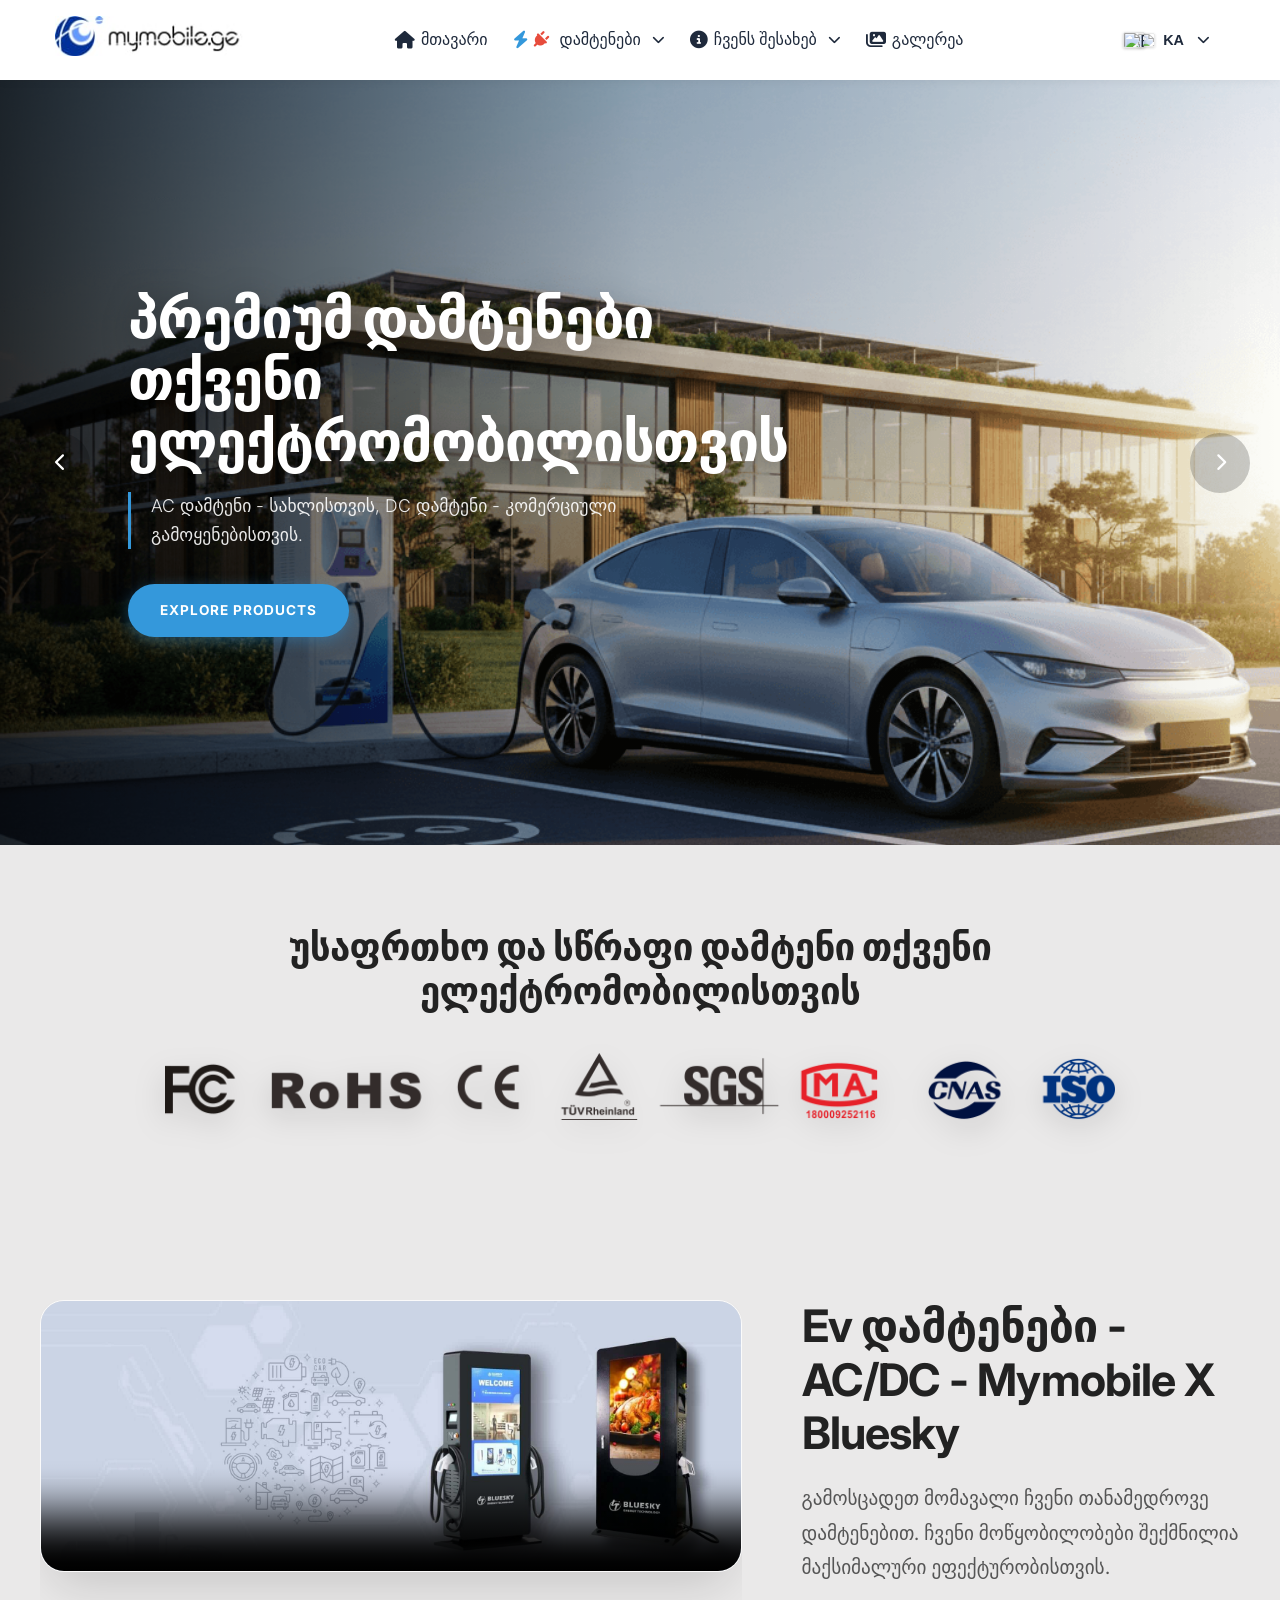
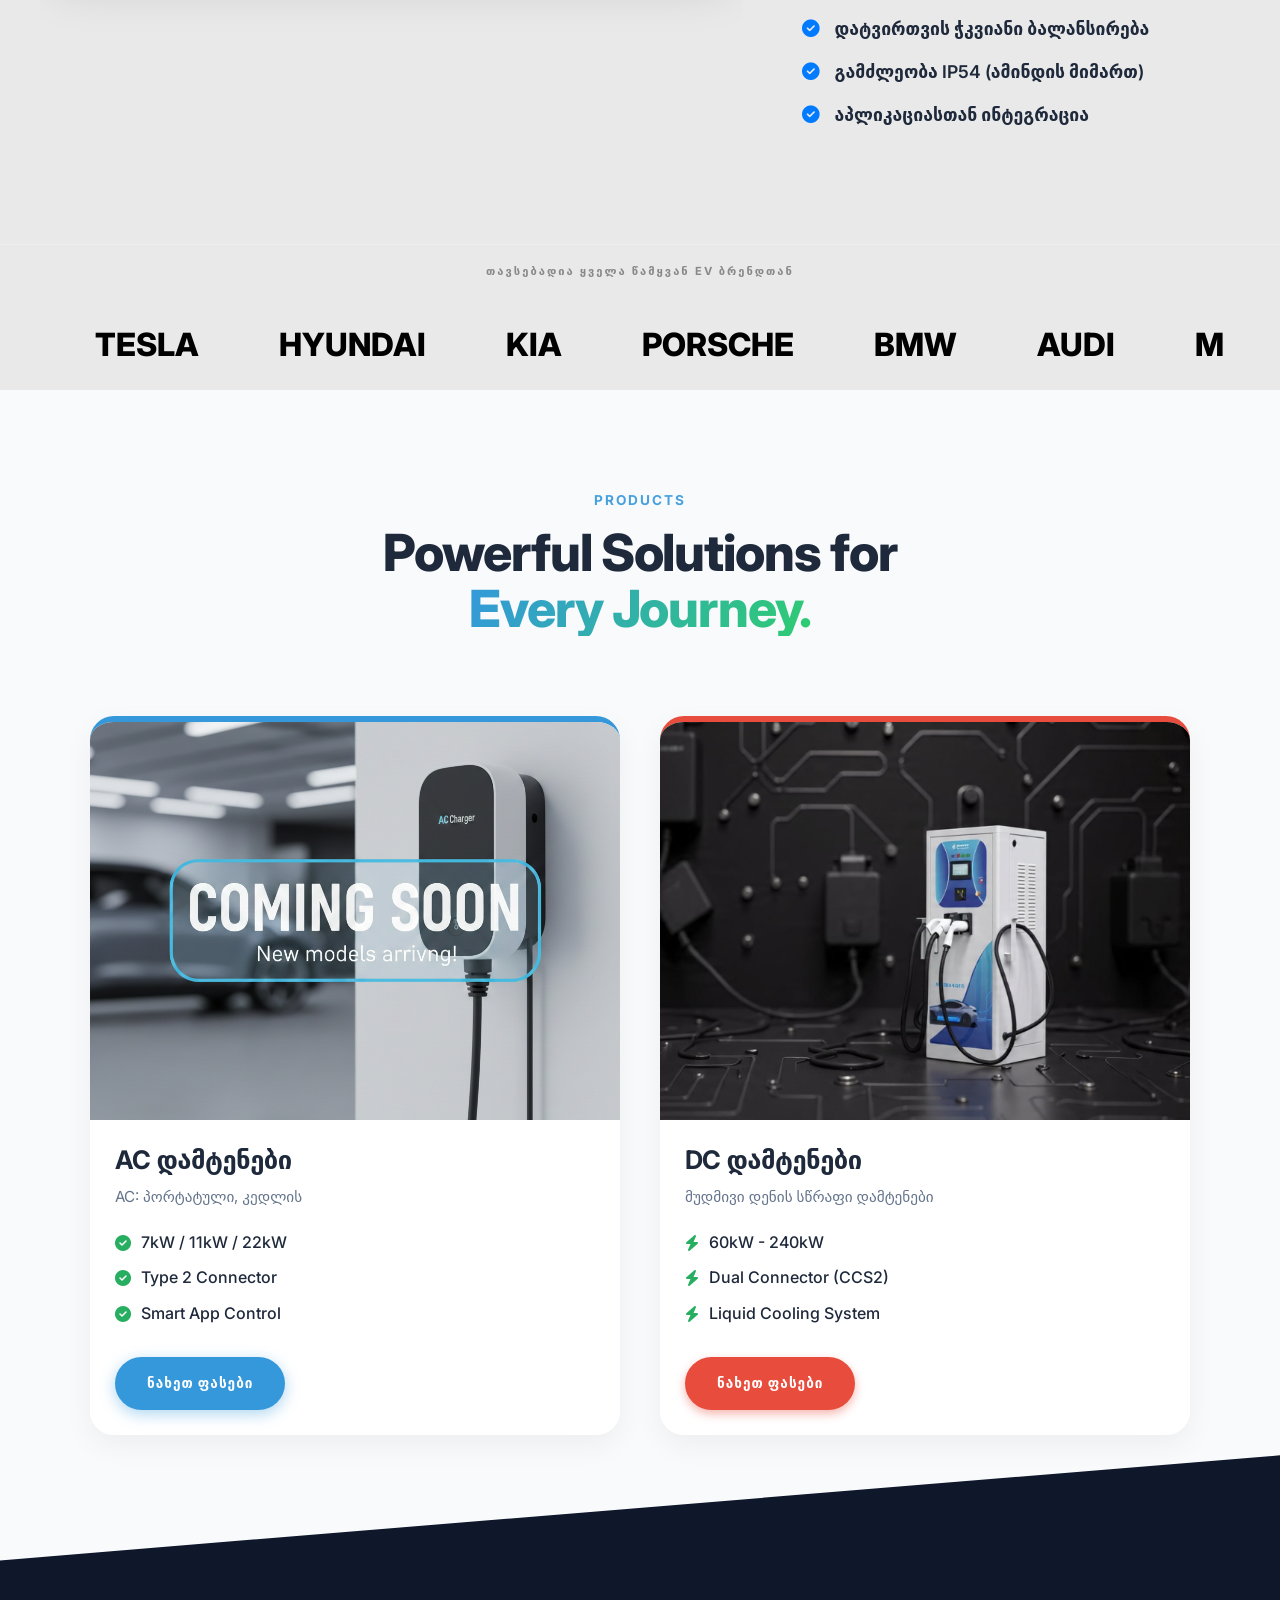
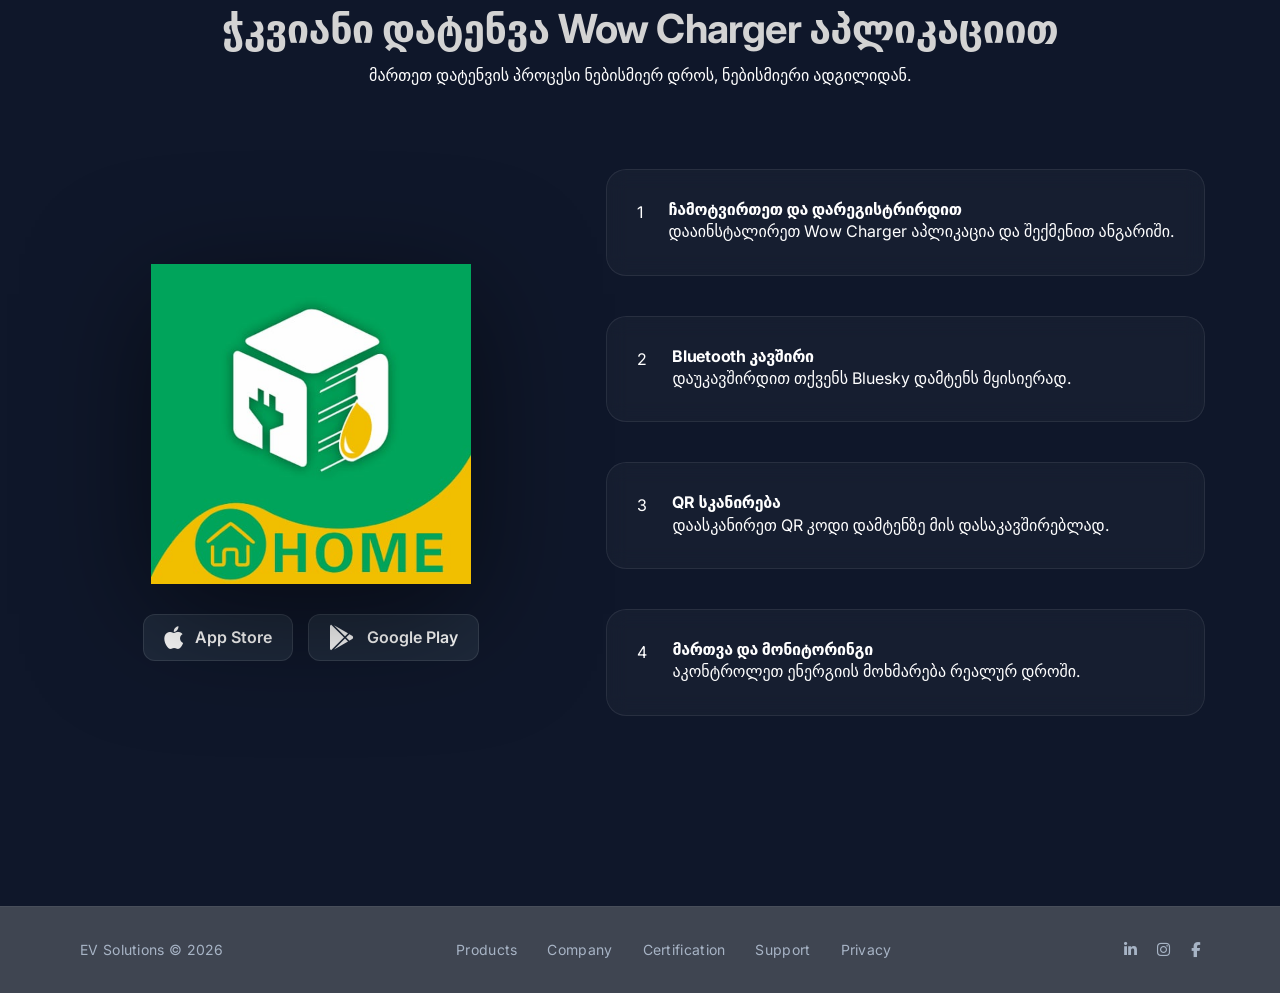
==== commit d6b97d77: "change 9 slideshow added  for admin pannel" ====
--- a/index.html
+++ b/index.html
@@ -10,7 +10,7 @@
     <link rel="preconnect" href="https://fonts.googleapis.com">
     <link rel="preconnect" href="https://fonts.gstatic.com" crossorigin>
     <link href="https://fonts.googleapis.com/css2?family=Inter:wght@400;600;700&display=swap" rel="stylesheet">
-    <script src="https://identity.netlify.com/v1/netlify-identity-widget.js"></script>      
+    <script src="https://identity.netlify.com/v1/netlify-identity-widget.js"></script>
     <link rel="stylesheet" href="https://cdnjs.cloudflare.com/ajax/libs/font-awesome/6.4.0/css/all.min.css">
 
 </head>
@@ -20,7 +20,8 @@
         <div class="container">
             <div class="logo">
                 <a href="index.html">
-                    <img src="images/mymobile.png" alt="Logo" class="logo-img" loading="eager" fetchpriority="high">
+                    <img src="images/mymobile.png" data-i18n-src="logo" alt="Logo" class="logo-img" loading="eager"
+                        fetchpriority="high">
                 </a>
             </div>
 
@@ -174,8 +175,8 @@
         <div class="slideshow-container full-width-hero">
 
             <div class="mySlides fade">
-                <img src="images/Gemini_Generated_Image_58wnsj58wnsj58wn.png" alt="Fast, Efficient DC Charging Station"
-                    style="width:100%">
+                <img src="images/Gemini_Generated_Image_58wnsj58wnsj58wn.png" data-i18n-src="slide1Img"
+                    alt="Fast, Efficient DC Charging Station" style="width:100%">
                 <div class="slide-caption-text">
                     <h2 id="db-hero-t1" data-i18n="heroTitle">Premium EV Chargers for Your Electric Vehicle</h2>
                     <p id="db-hero-s1" data-i18n="heroSubtitle">Charger (AC) - home, - office charger, (DC) - commercial
@@ -187,7 +188,8 @@
             </div>
 
             <div class="mySlides fade">
-                <img src="images/banner4.jpg" alt="DC Fast Charging System" style="width:100%">
+                <img src="images/banner4.jpg" alt="DC Fast Charging System" data-i18n-src="slide2Img"
+                    style="width:100%">
                 <div class="slide-caption-text">
                     <h2 id="db-hero-t2" data-i18n="heroTitleTwo">Certified Quality & Reliability</h2>
                     <p id="db-hero-s2" data-i18n="heroSubtitleTwo">Our chargers meet the highest safety and performance
@@ -199,7 +201,8 @@
             </div>
 
             <div class="mySlides fade">
-                <img src="images/slide2.jpeg" alt="Home AC Wallbox Charger" style="width:100%">
+                <img src="images/slide2.jpeg" alt="Home AC Wallbox Charger" data-i18n-src="slide3Img"
+                    style="width:100%">
                 <div class="slide-caption-text">
                     <h2 id="db-hero-t3" data-i18n="heroTitleThree">Powering the Future of Mobility</h2>
                     <p id="db-hero-s3" data-i18n="heroSubtitleThree">Learn more about our mission, vision, and team of
@@ -211,7 +214,8 @@
             </div>
 
             <div class="mySlides fade">
-                <img src="images/banner0.jpg" alt="Home AC Wallbox Charger" style="width:100%">
+                <img src="images/banner0.jpg" alt="Home AC Wallbox Charger" data-i18n-src="slide4Img"
+                    style="width:100%">
                 <div class="slide-caption-text">
                     <h2 id="db-hero-t4" data-i18n="heroTitleFour">See Our Chargers in Action</h2>
                     <p id="db-hero-s4" data-i18n="heroSubtitleFour">Explore our portfolio showing installations and
@@ -229,7 +233,7 @@
         <section class="promo-section">
             <h1 id="db-promo-title" data-i18n="promoTitle">Provide a Safe and Fast EV Charger For Your Electric Vehicle
             </h1>
-            <img src="images/Certification-mark-2.png" alt="Certification" class="promo-img">
+            <img src="images/Certification-mark-2.png" alt="Certification" data-i18n-src="promoImg" class="promo-img">
         </section>
         <section class="video-info-section">
             <div class="video-info-flex">
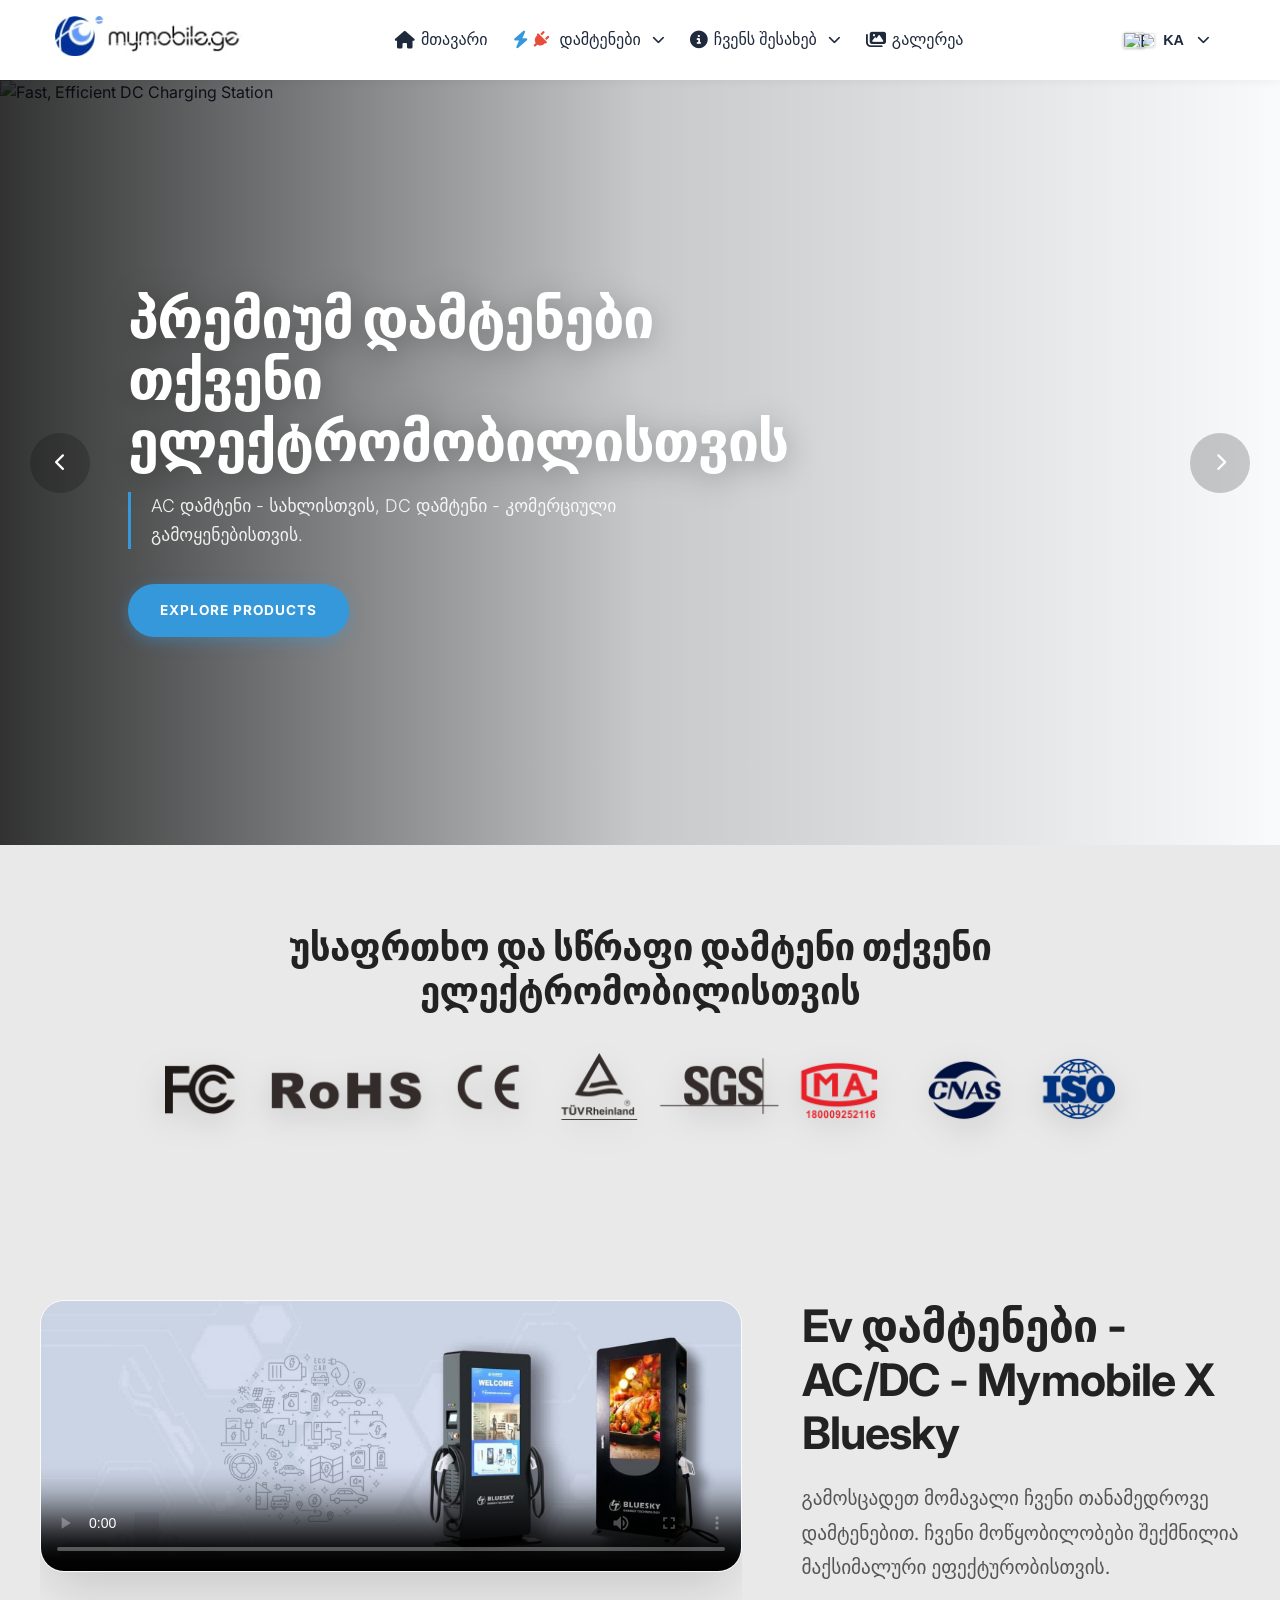
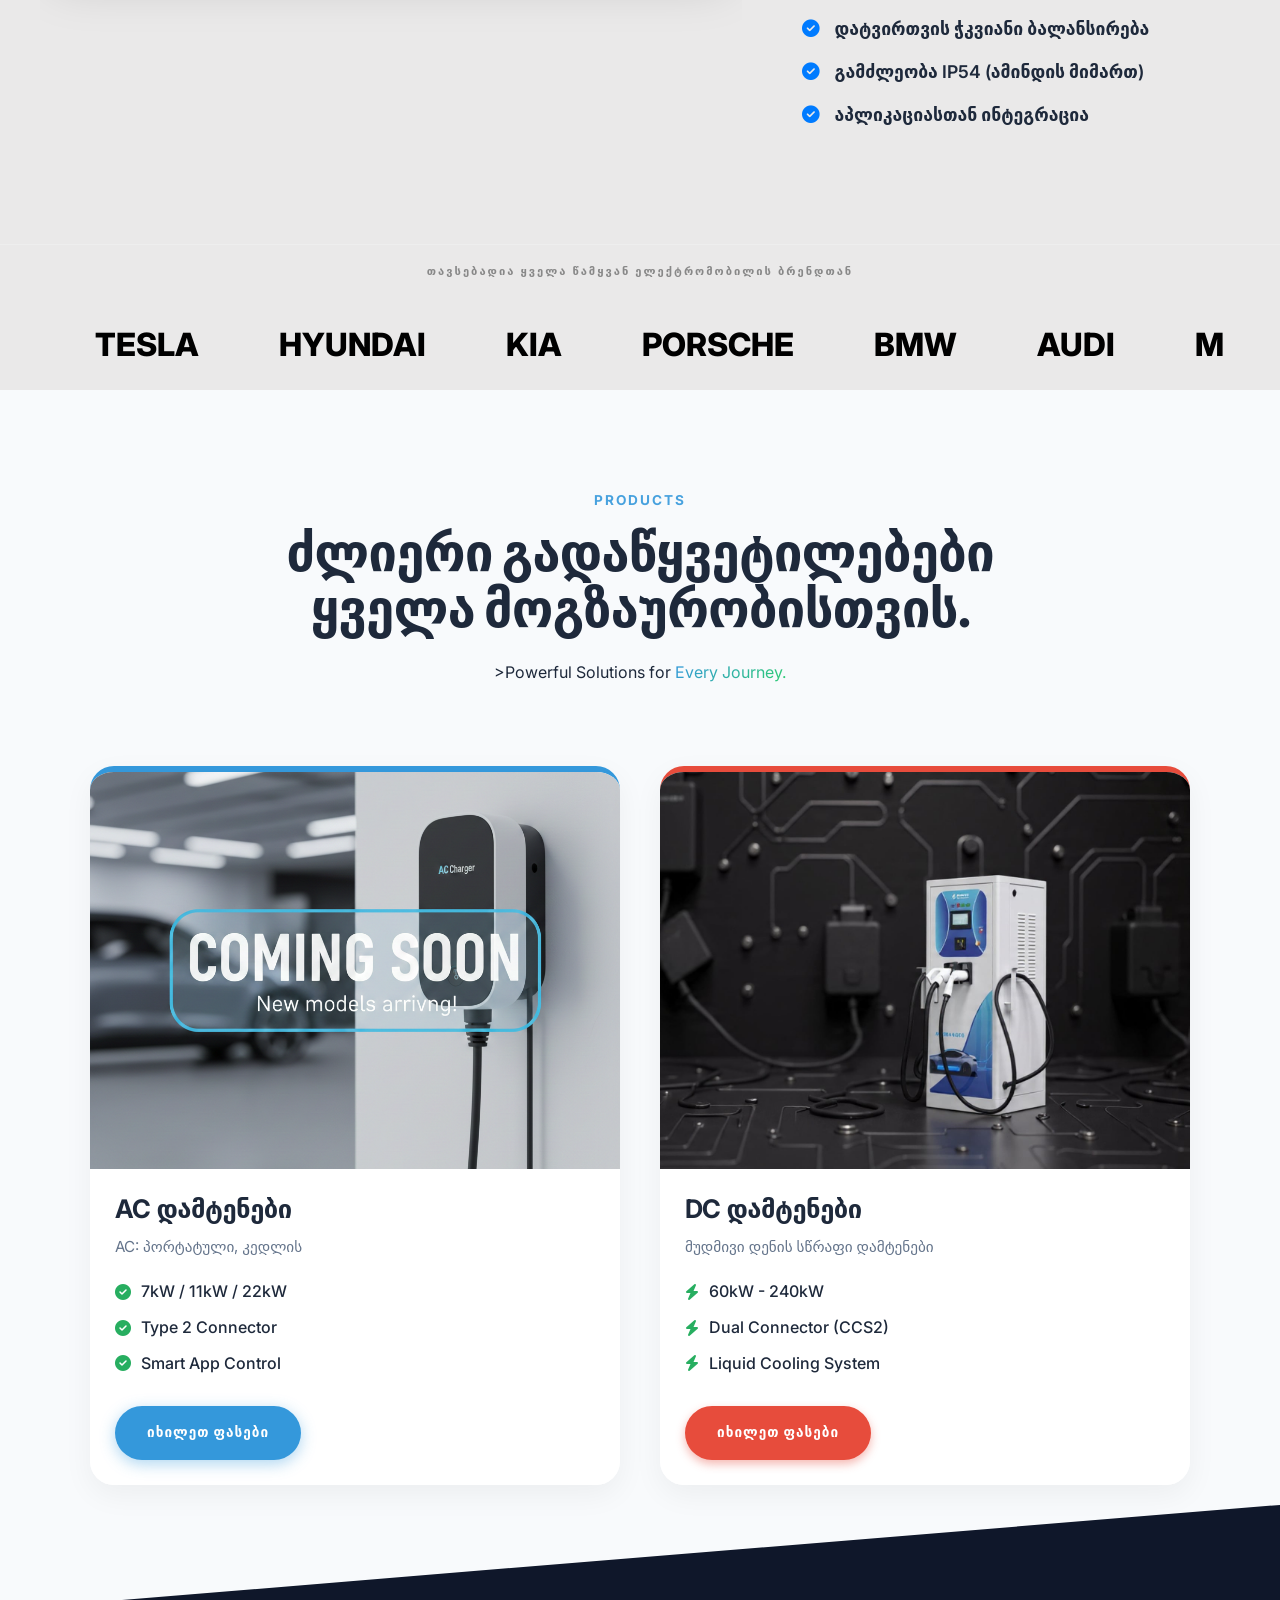
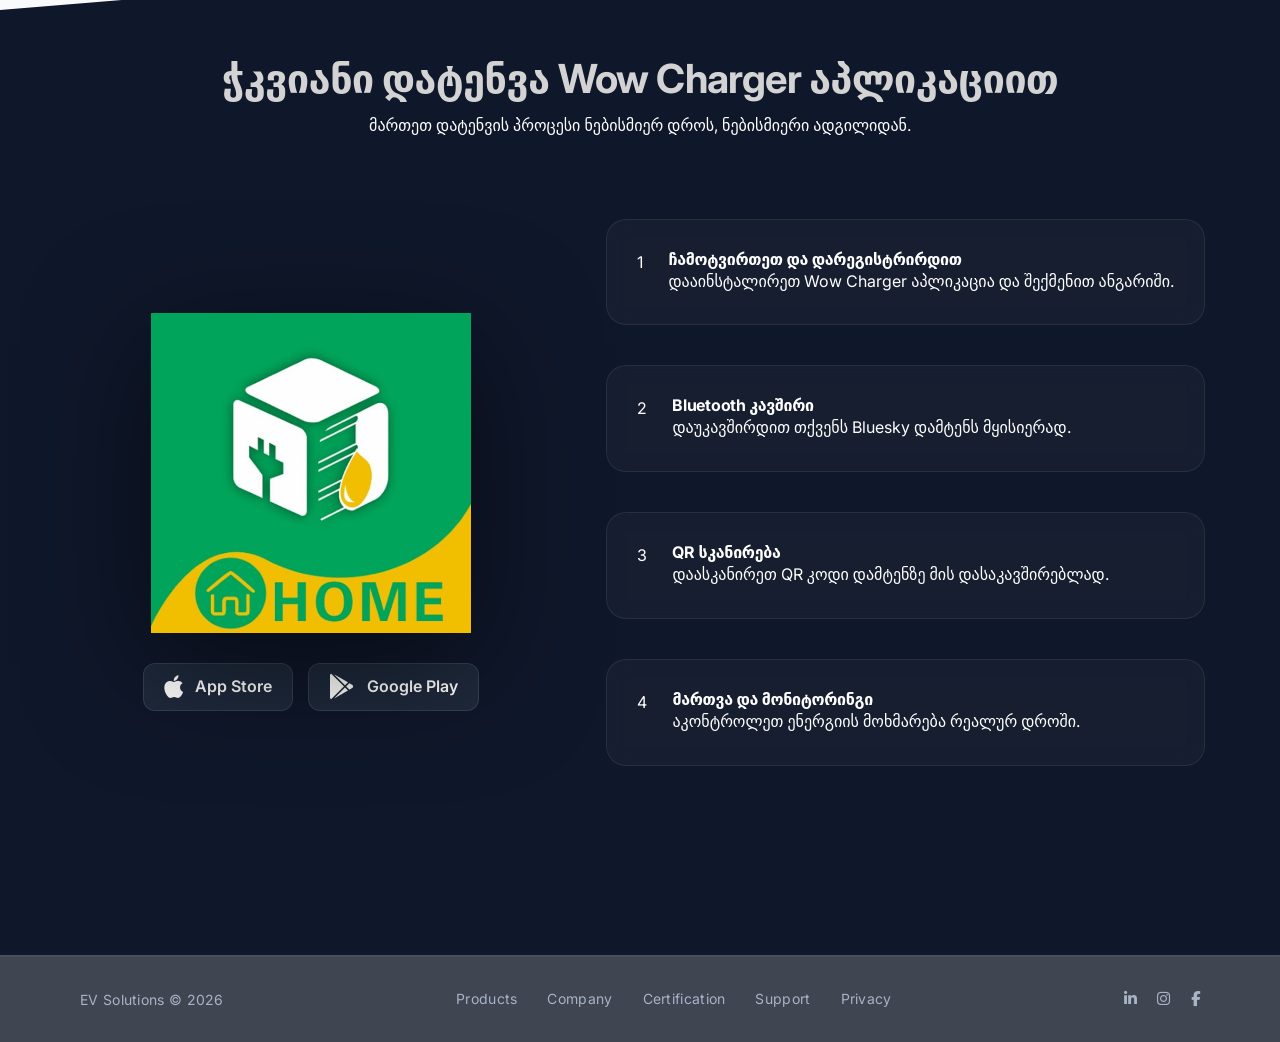
==== commit ddcb80e5: "changes 11 added product-left bar" ====
--- a/index.html
+++ b/index.html
@@ -279,8 +279,9 @@
         <section id="products" class="products-section container">
             <header class="section-header">
                 <span class="eyebrow-text">Products</span>
-                <h1 class="product-title" id="db-prod-main-title">Powerful Solutions for <span class="accent-text">Every
-                        Journey.</span></h1>
+                <h1 class="product-title" id="db-prod-main-title" data-i18n="prodMainTitle"></h1>>Powerful Solutions for
+                <span class="accent-text">Every
+                    Journey.</span></h1>
             </header>
 
             <div class="products-grid">
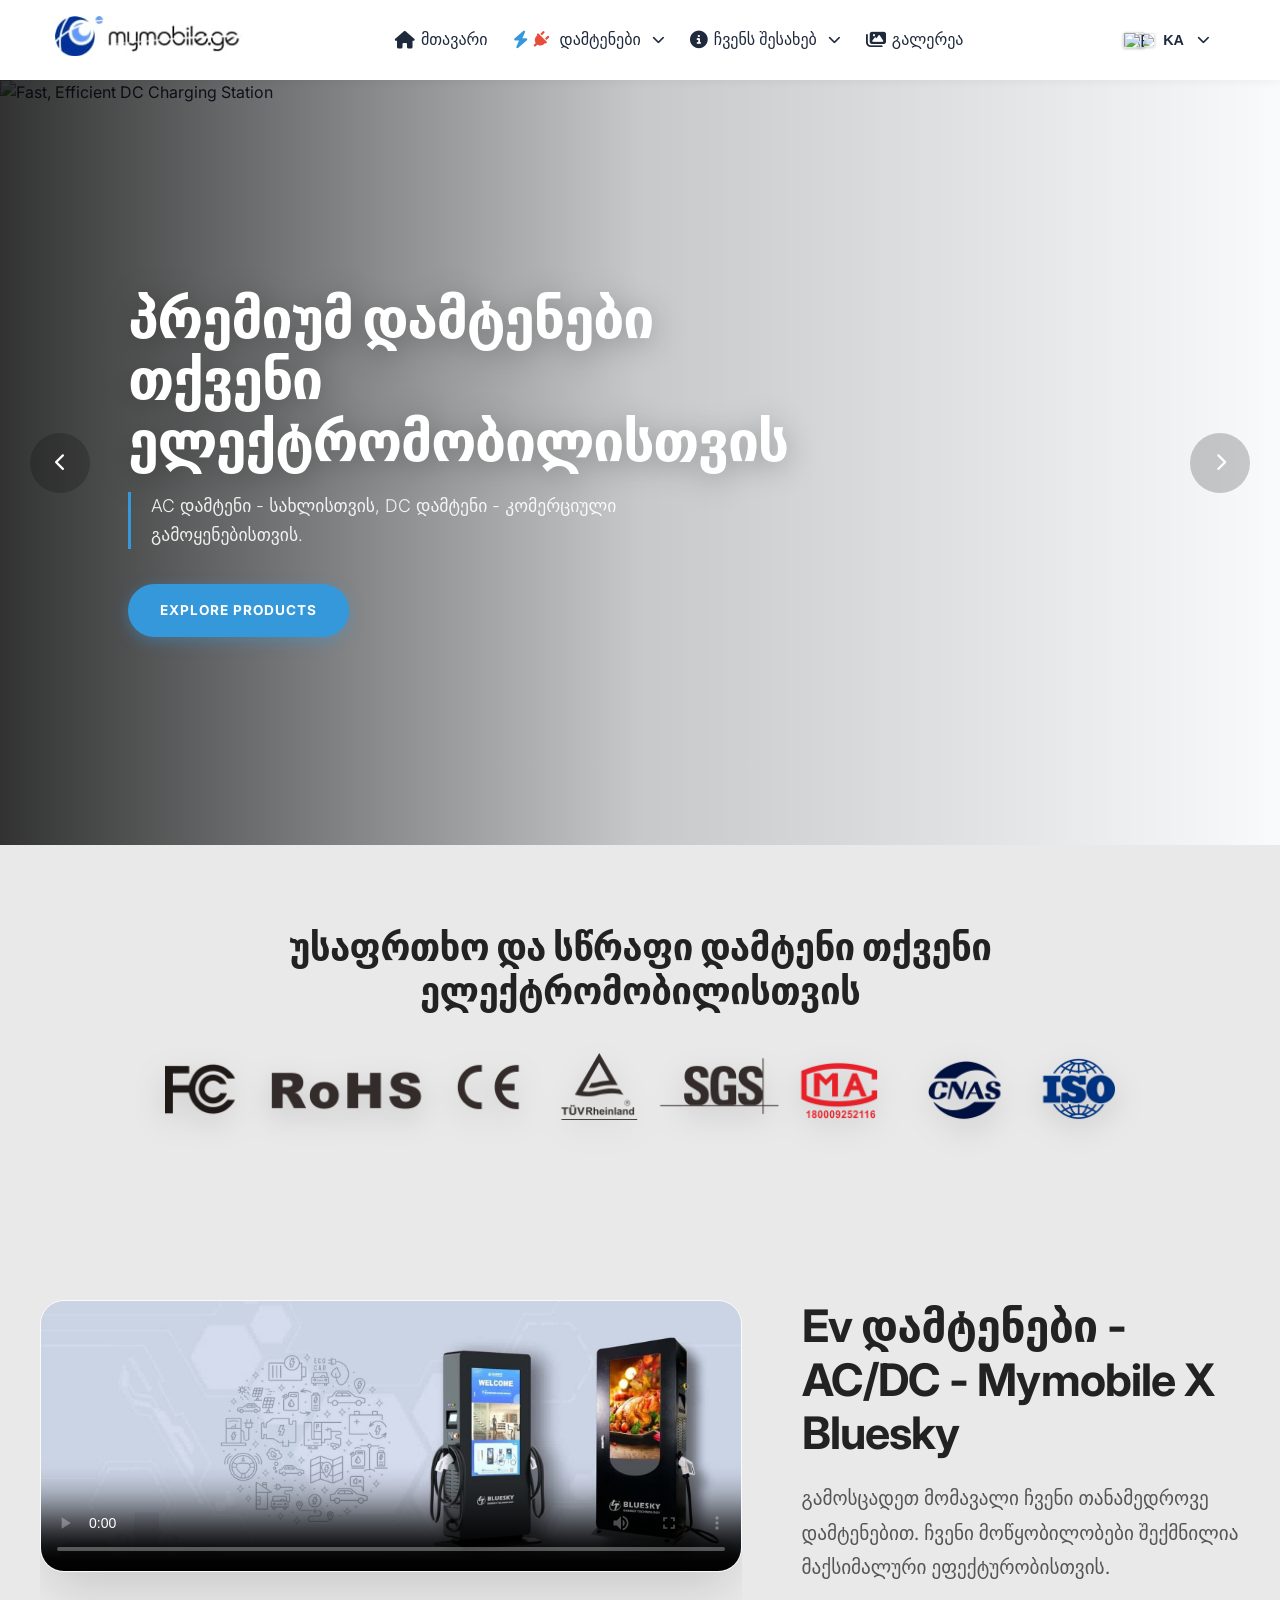
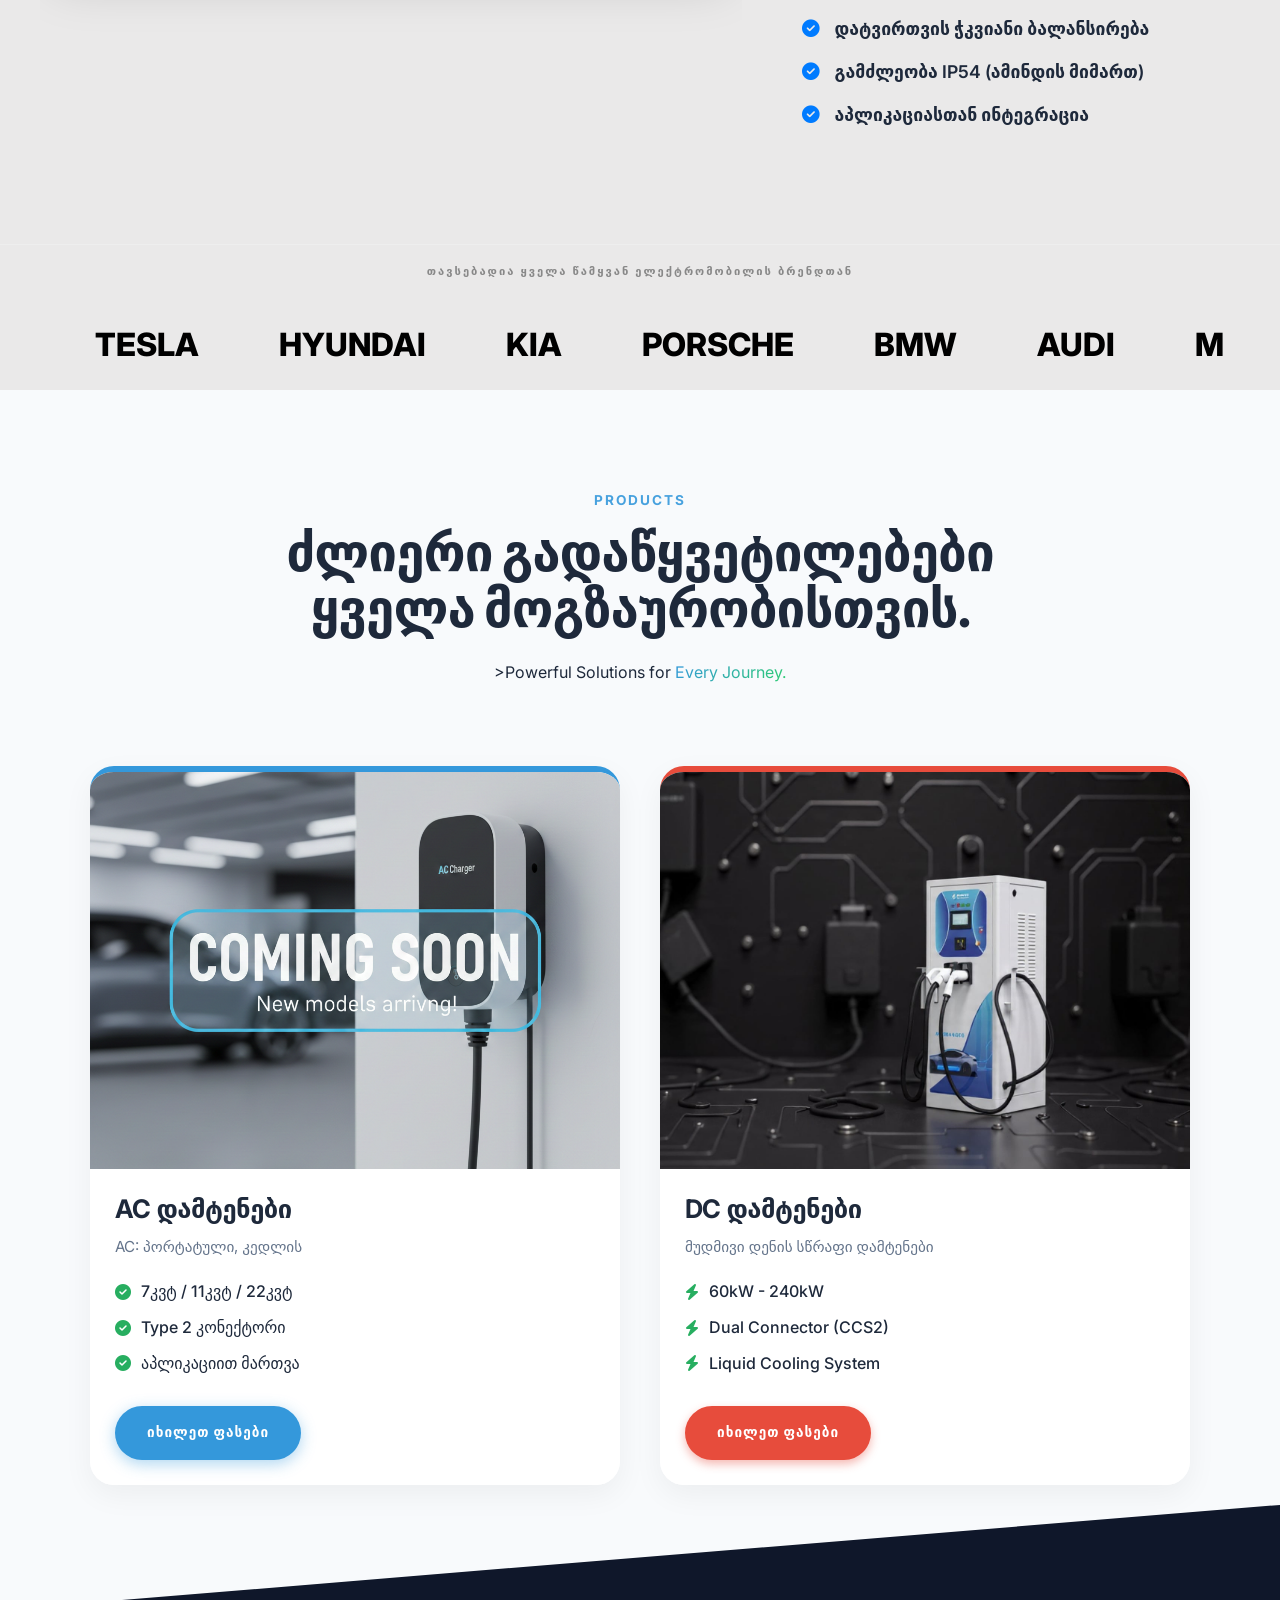
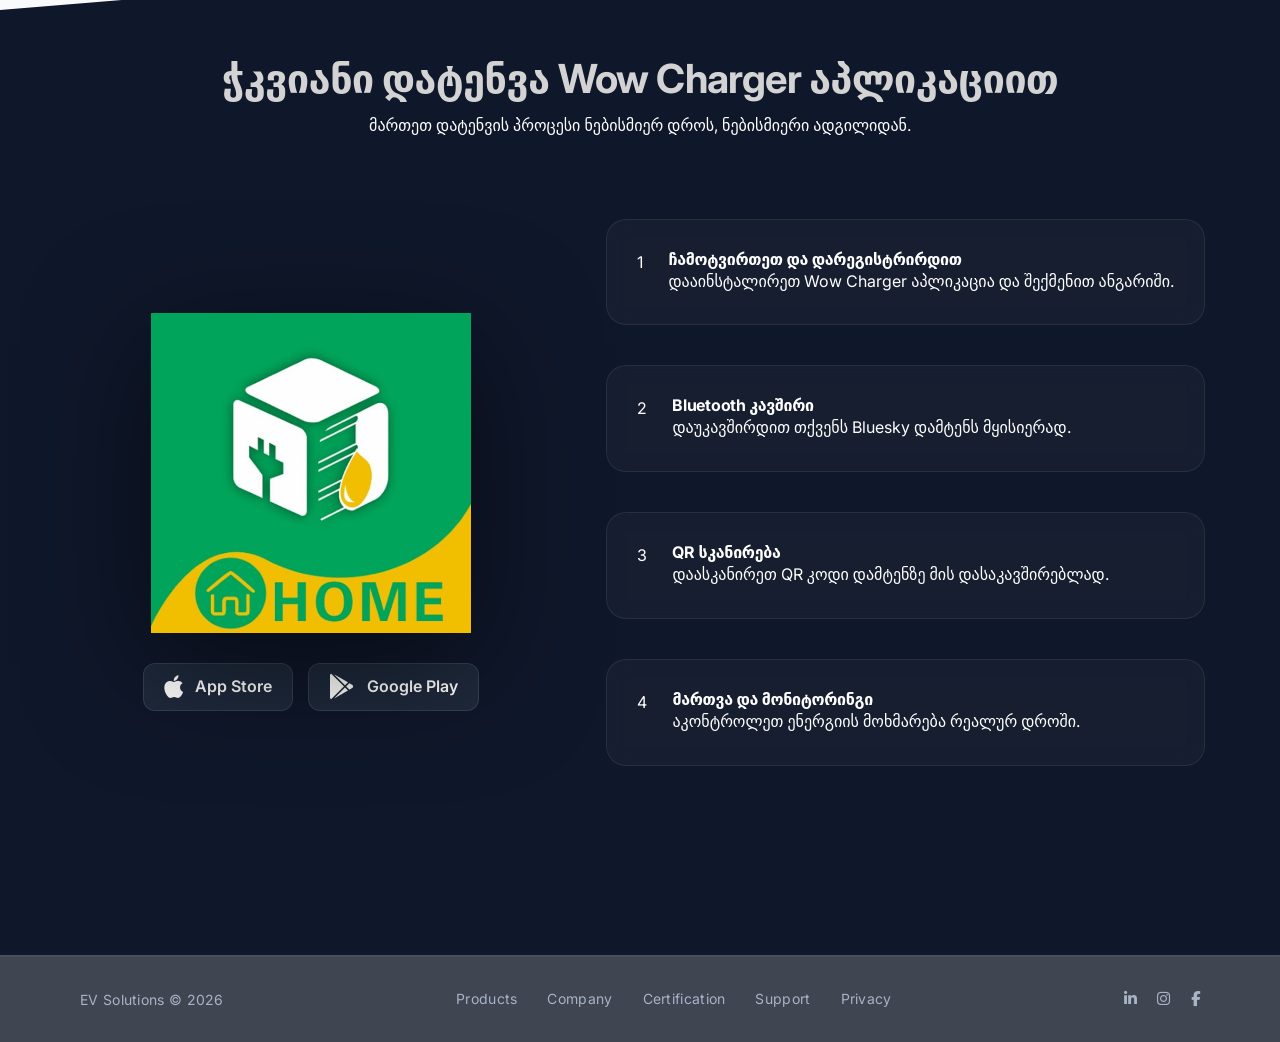
==== commit 6528889d: "changes 13 config" ====
--- a/index.html
+++ b/index.html
@@ -294,12 +294,12 @@
                         <h3 id="db-prod-ac-name" data-i18n="acChargers">AC დამტენები</h3>
                         <p id="db-prod-ac-desc" data-i18n="acDesc">AC: პორტატული, კედელზე დასამონტაჟებელი</p>
                         <ul class="product-features">
-                            <li><i class="fas fa-check-circle"></i> <span id="db-prod-ac-f1">7kW / 11kW / 22kW</span>
-                            </li>
-                            <li><i class="fas fa-check-circle"></i> <span id="db-prod-ac-f2">Type 2 Connector</span>
-                            </li>
-                            <li><i class="fas fa-check-circle"></i> <span id="db-prod-ac-f3">Smart App Control</span>
-                            </li>
+                            <li><i class="fas fa-check-circle"></i> <span id="db-prod-ac-f1" data-i18n="acFeat1">7kW /
+                                    11kW / 22kW</span></li>
+                            <li><i class="fas fa-check-circle"></i> <span id="db-prod-ac-f2" data-i18n="acFeat2">Type 2
+                                    Connector</span></li>
+                            <li><i class="fas fa-check-circle"></i> <span id="db-prod-ac-f3" data-i18n="acFeat3">Smart
+                                    App Control</span></li>
                         </ul>
                         <a href="product.html" id="db-prod-ac-btn" class="cta-button ac-button"
                             data-i18n="viewPricing">Check the prices</a>
@@ -315,9 +315,12 @@
                         <h3 id="db-prod-dc-name" data-i18n="dcChargers">DC დამტენები</h3>
                         <p id="db-prod-dc-desc" data-i18n="dcDesc">პირდაპირი დენის სწრაფი დატენვა</p>
                         <ul class="product-features">
-                            <li><i class="fas fa-bolt"></i> <span id="db-prod-dc-f1">60kW - 240kW</span></li>
-                            <li><i class="fas fa-bolt"></i> <span id="db-prod-dc-f2">Dual Connector (CCS2)</span></li>
-                            <li><i class="fas fa-bolt"></i> <span id="db-prod-dc-f3">Liquid Cooling System</span></li>
+                            <li><i class="fas fa-bolt"></i> <span id="db-prod-dc-f1" data-i18n="dcFeat1">60kW -
+                                    240kW</span></li>
+                            <li><i class="fas fa-bolt"></i> <span id="db-prod-dc-f2" data-i18n="dcFeat2">Dual Connector
+                                    (CCS2)</span></li>
+                            <li><i class="fas fa-bolt"></i> <span id="db-prod-dc-f3" data-i18n="dcFeat3">Liquid Cooling
+                                    System</span></li>
                         </ul>
                         <a href="product.html" id="db-prod-dc-btn" class="cta-button dc-btn"
                             data-i18n="viewPricing">Check the prices</a>
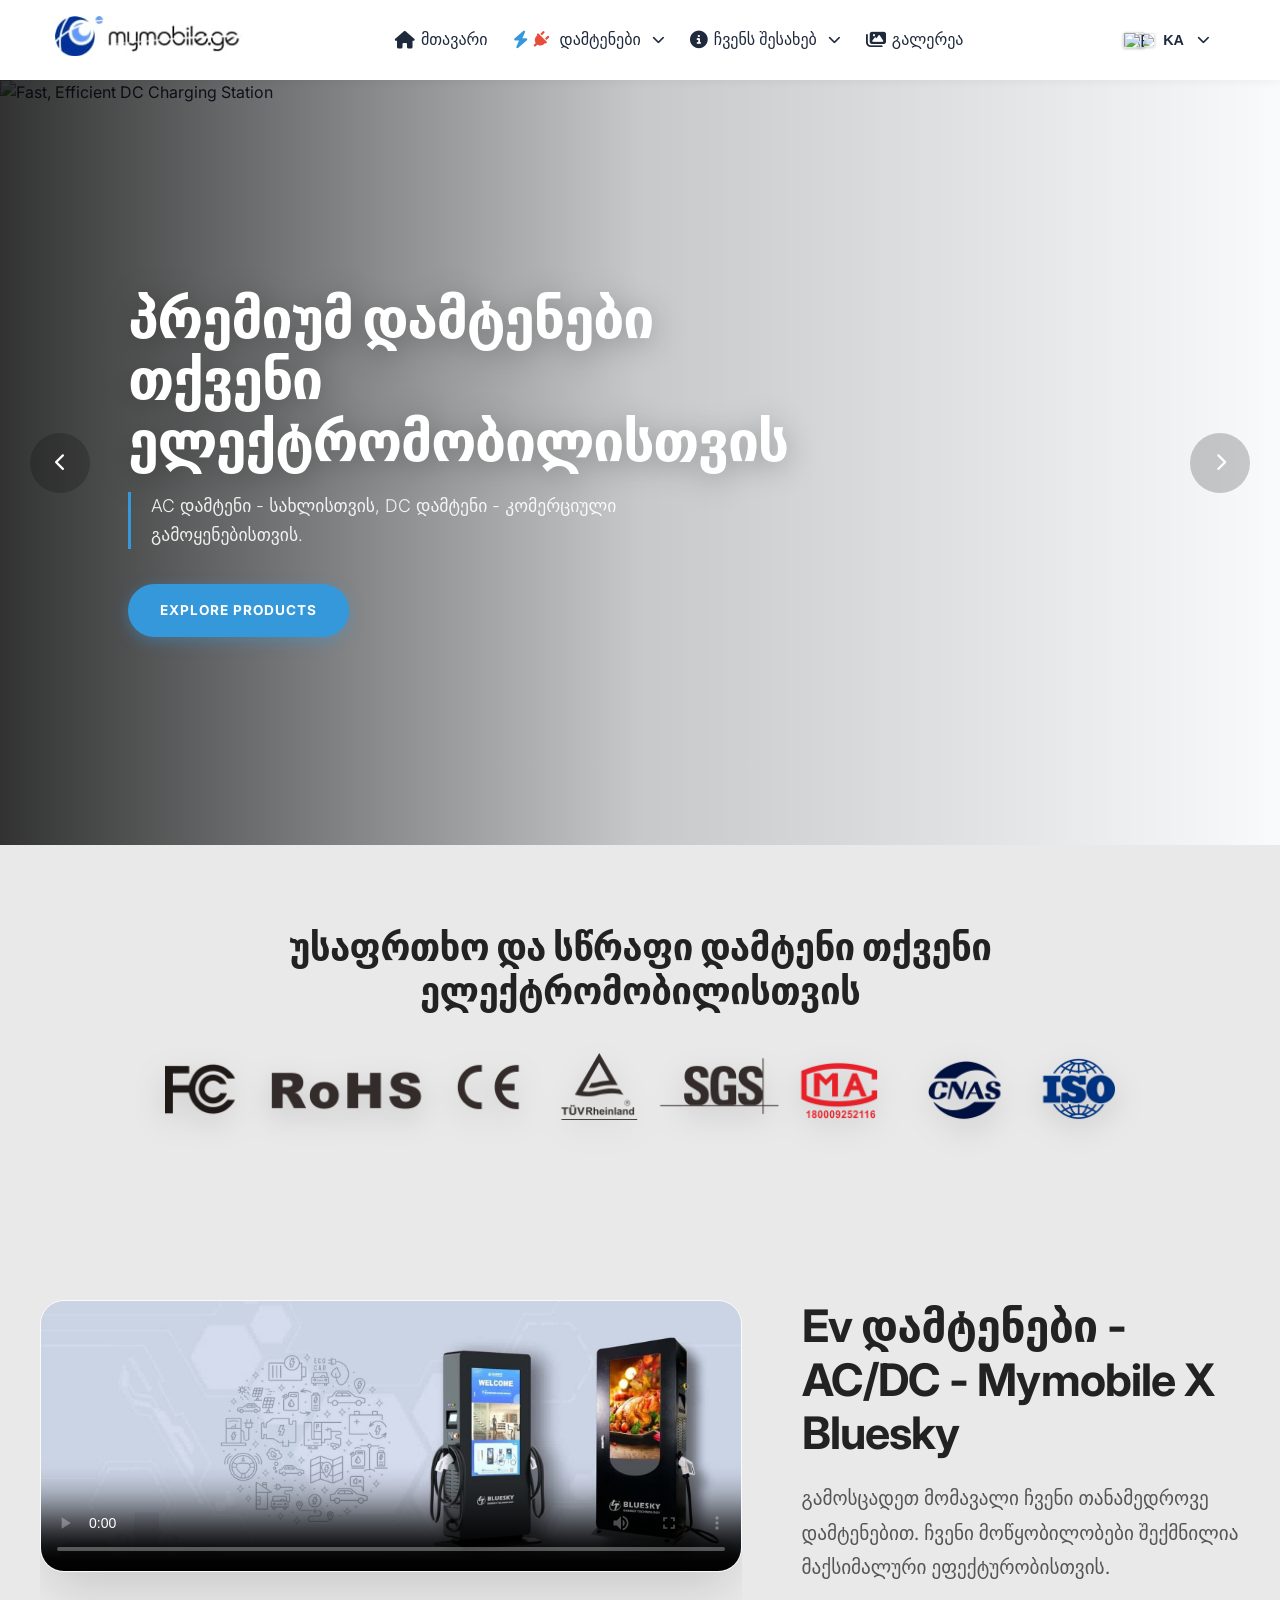
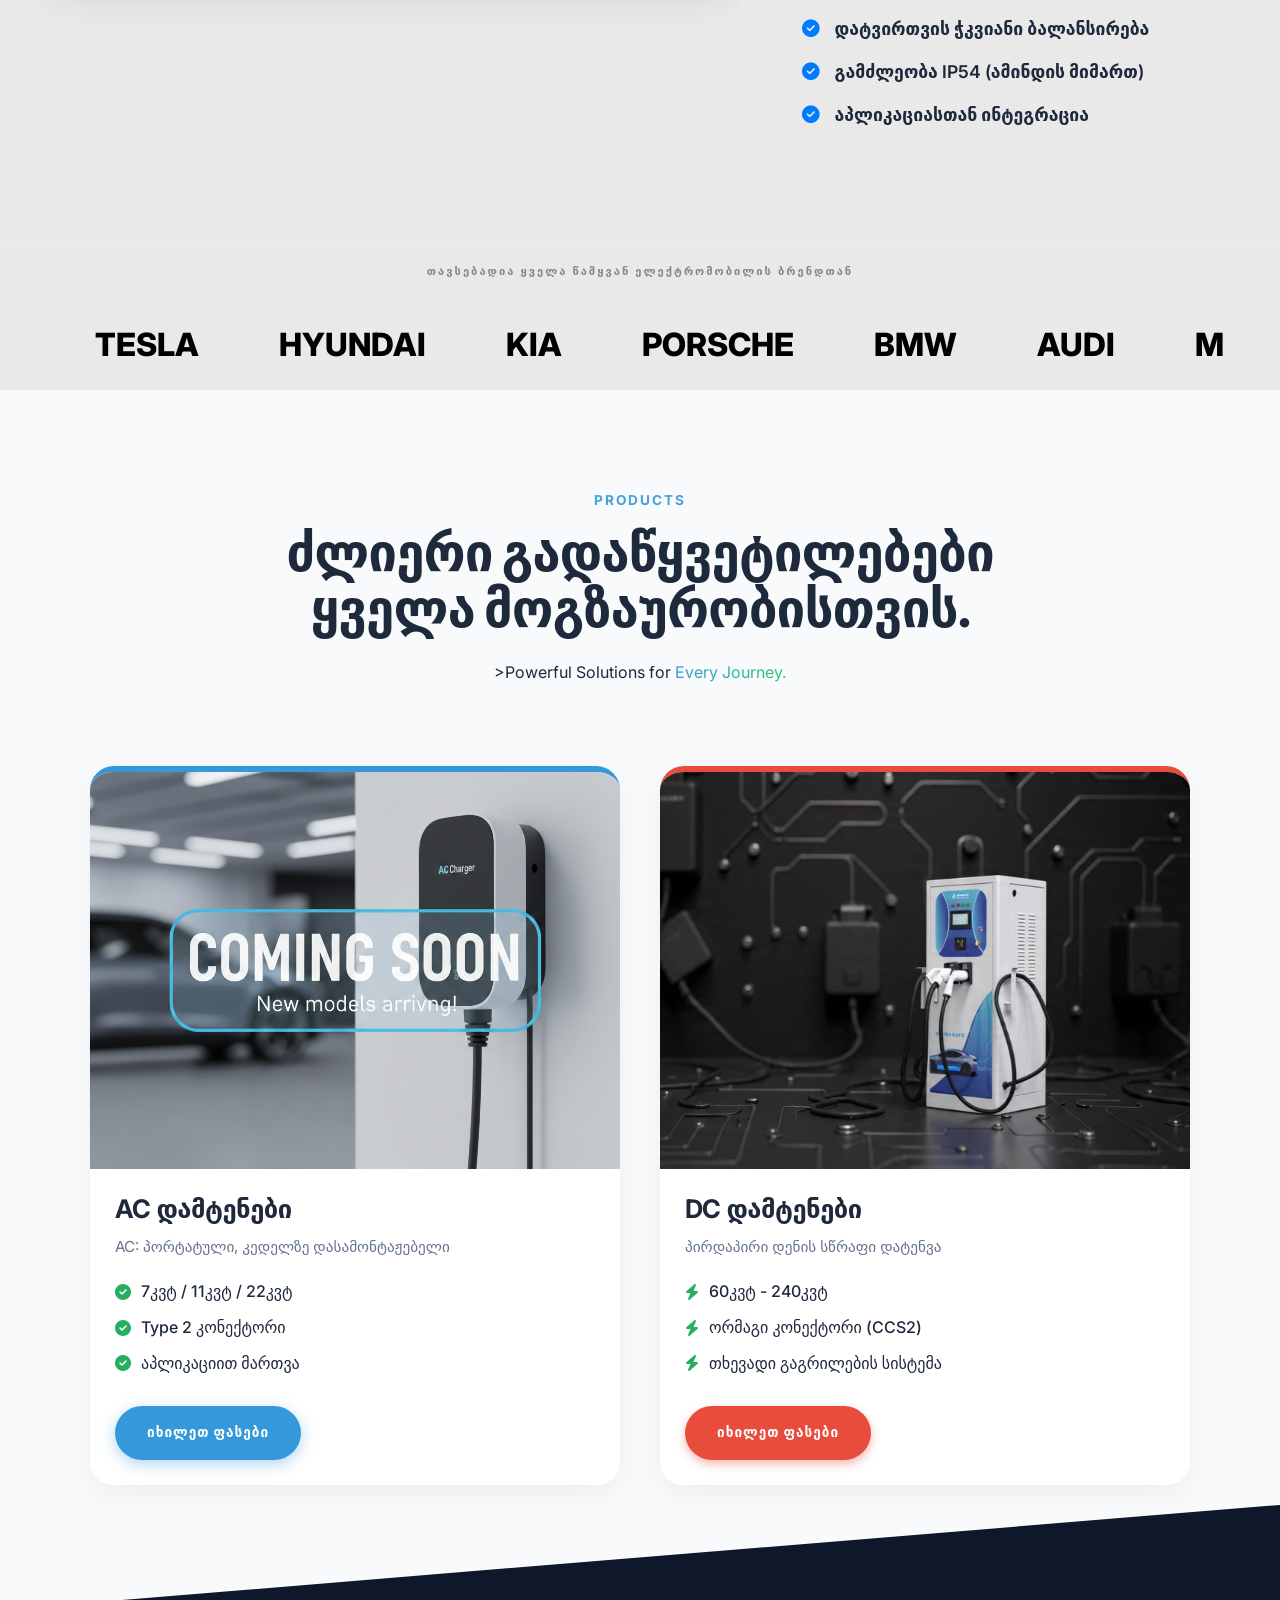
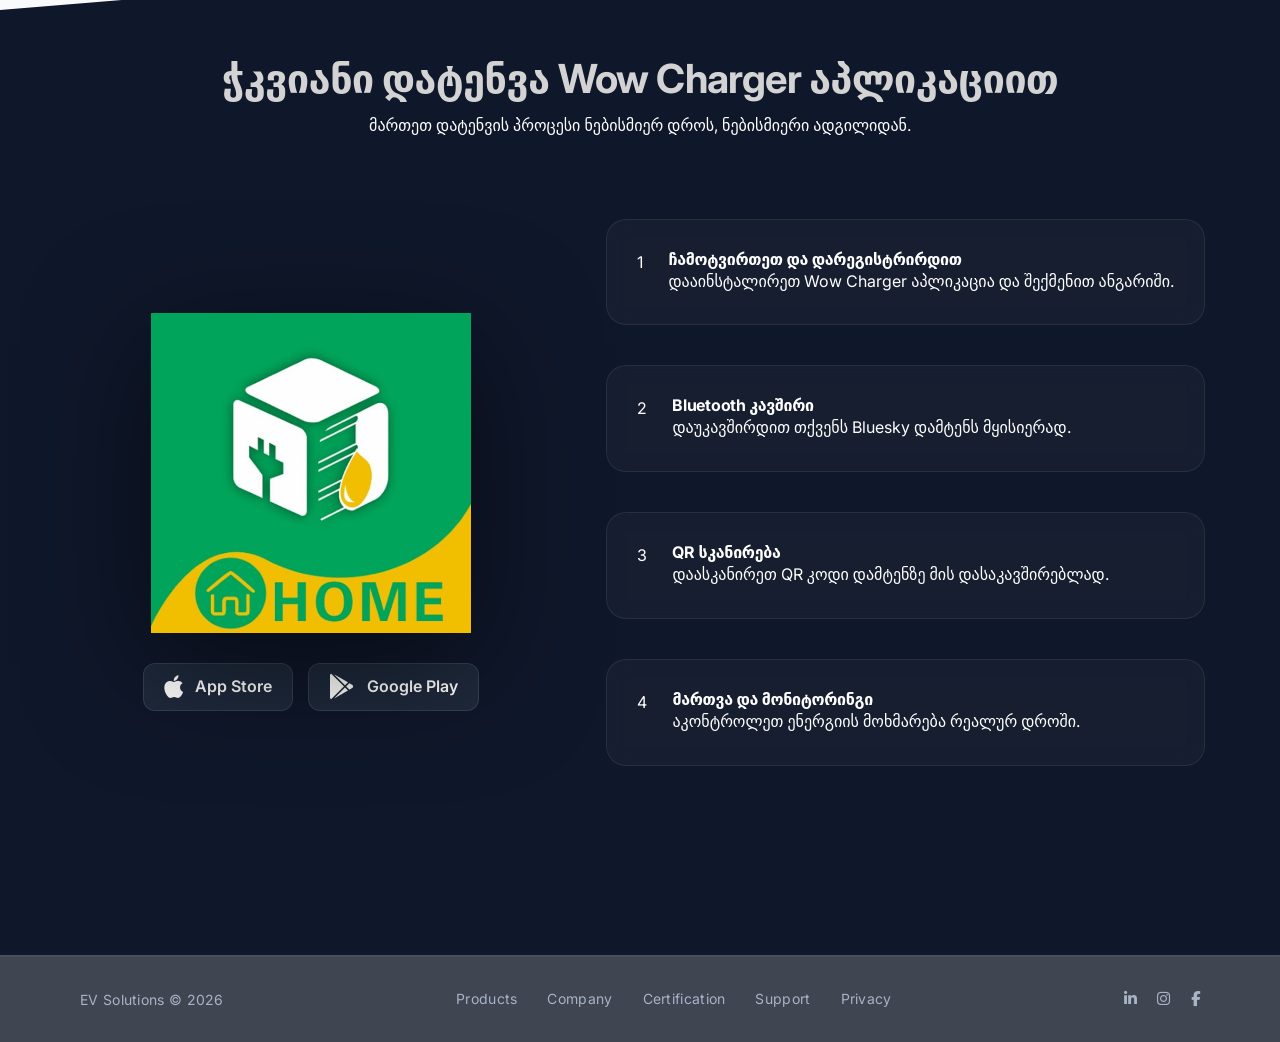
==== commit 7d6904f1: "change 15 translation json" ====
--- a/index.html
+++ b/index.html
@@ -291,8 +291,8 @@
                         <img src="images/coming soon!.png" alt="AC Charger">
                     </div>
                     <div class="product-info">
-                        <h3 id="db-prod-ac-name" data-i18n="acChargers">AC დამტენები</h3>
-                        <p id="db-prod-ac-desc" data-i18n="acDesc">AC: პორტატული, კედელზე დასამონტაჟებელი</p>
+                        <h3 id="db-prod-ac-name" data-i18n="acChargersProduct">AC დამტენები</h3>
+                        <p id="db-prod-ac-desc" data-i18n="acDescProduct">AC: პორტატული, კედელზე დასამონტაჟებელი</p>
                         <ul class="product-features">
                             <li><i class="fas fa-check-circle"></i> <span id="db-prod-ac-f1" data-i18n="acFeat1">7kW /
                                     11kW / 22kW</span></li>
@@ -312,8 +312,8 @@
                         <img src="images/dcchargerforproducts.png" alt="DC Charger">
                     </div>
                     <div class="product-info">
-                        <h3 id="db-prod-dc-name" data-i18n="dcChargers">DC დამტენები</h3>
-                        <p id="db-prod-dc-desc" data-i18n="dcDesc">პირდაპირი დენის სწრაფი დატენვა</p>
+                        <h3 id="db-prod-dc-name" data-i18n="dcChargersProduct">DC დამტენები</h3>
+                        <p id="db-prod-dc-desc" data-i18n="dcDescProduct">პირდაპირი დენის სწრაფი დატენვა</p>
                         <ul class="product-features">
                             <li><i class="fas fa-bolt"></i> <span id="db-prod-dc-f1" data-i18n="dcFeat1">60kW -
                                     240kW</span></li>
